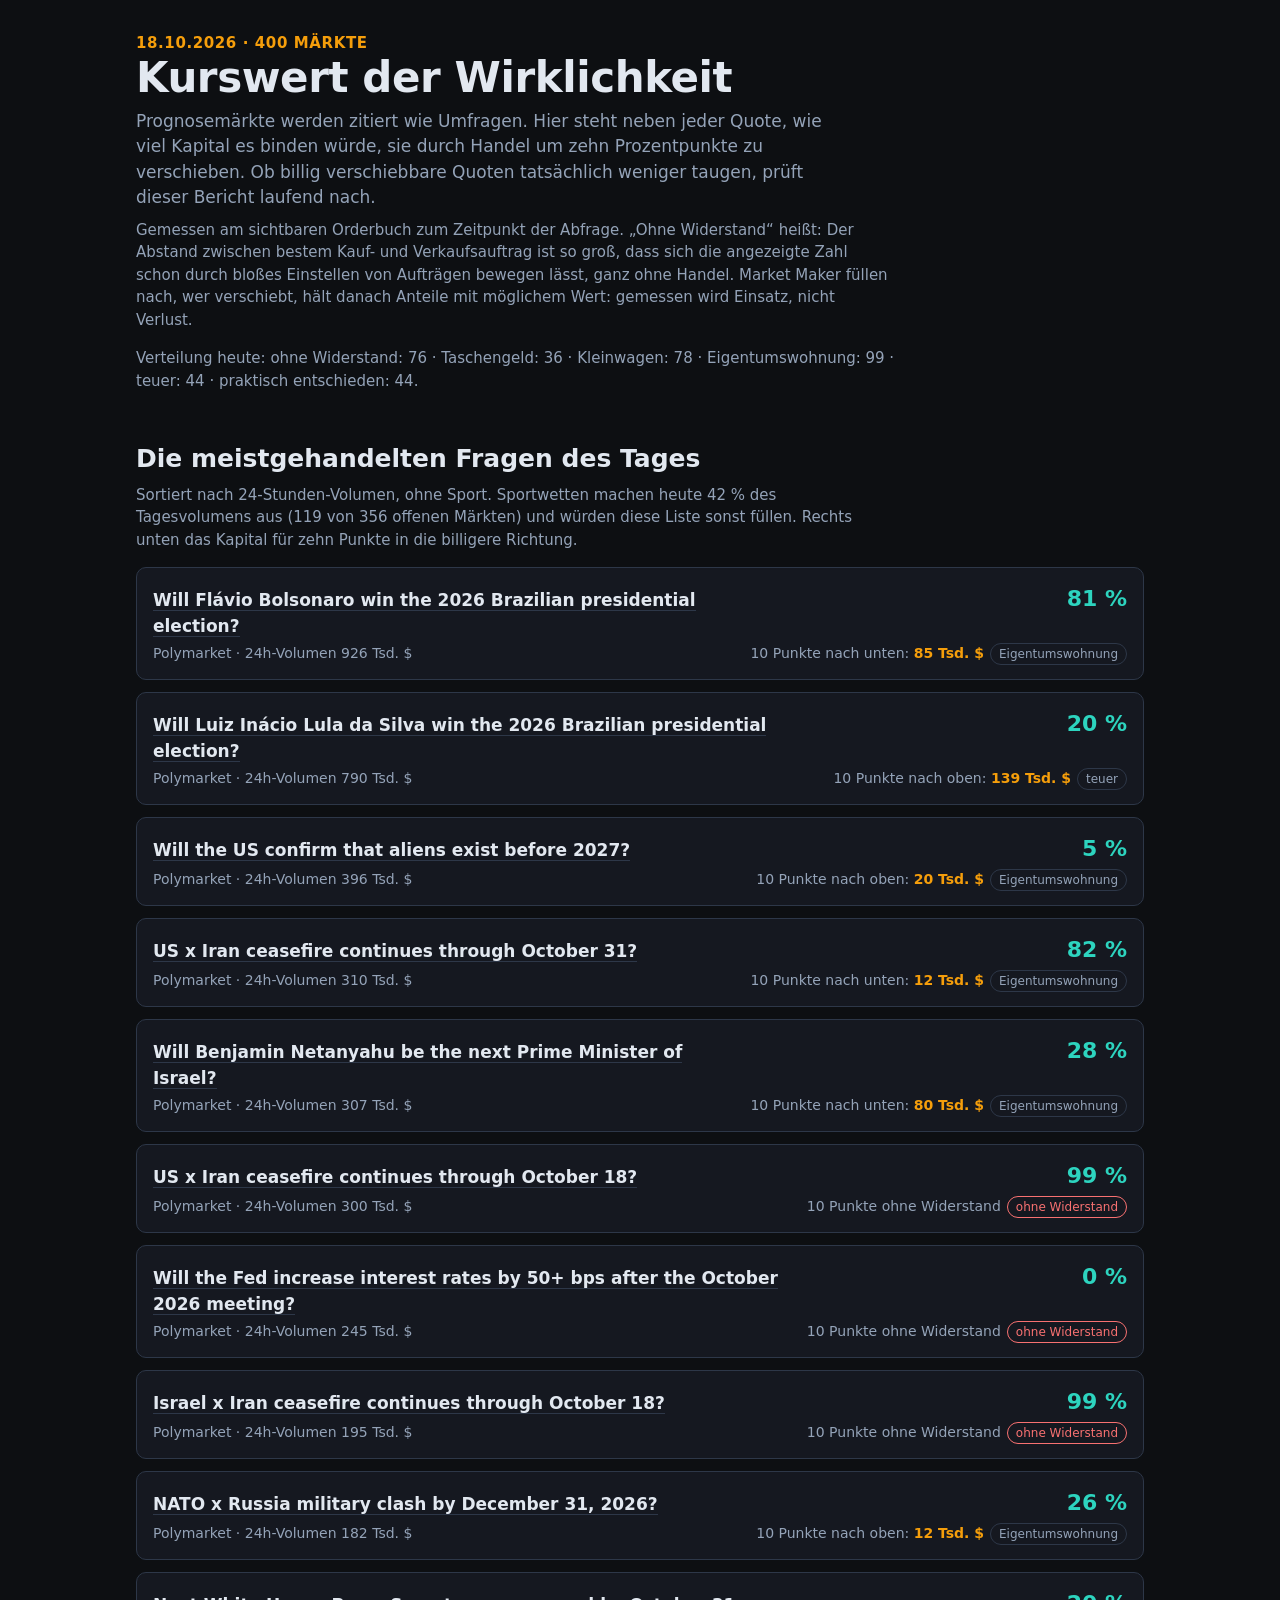
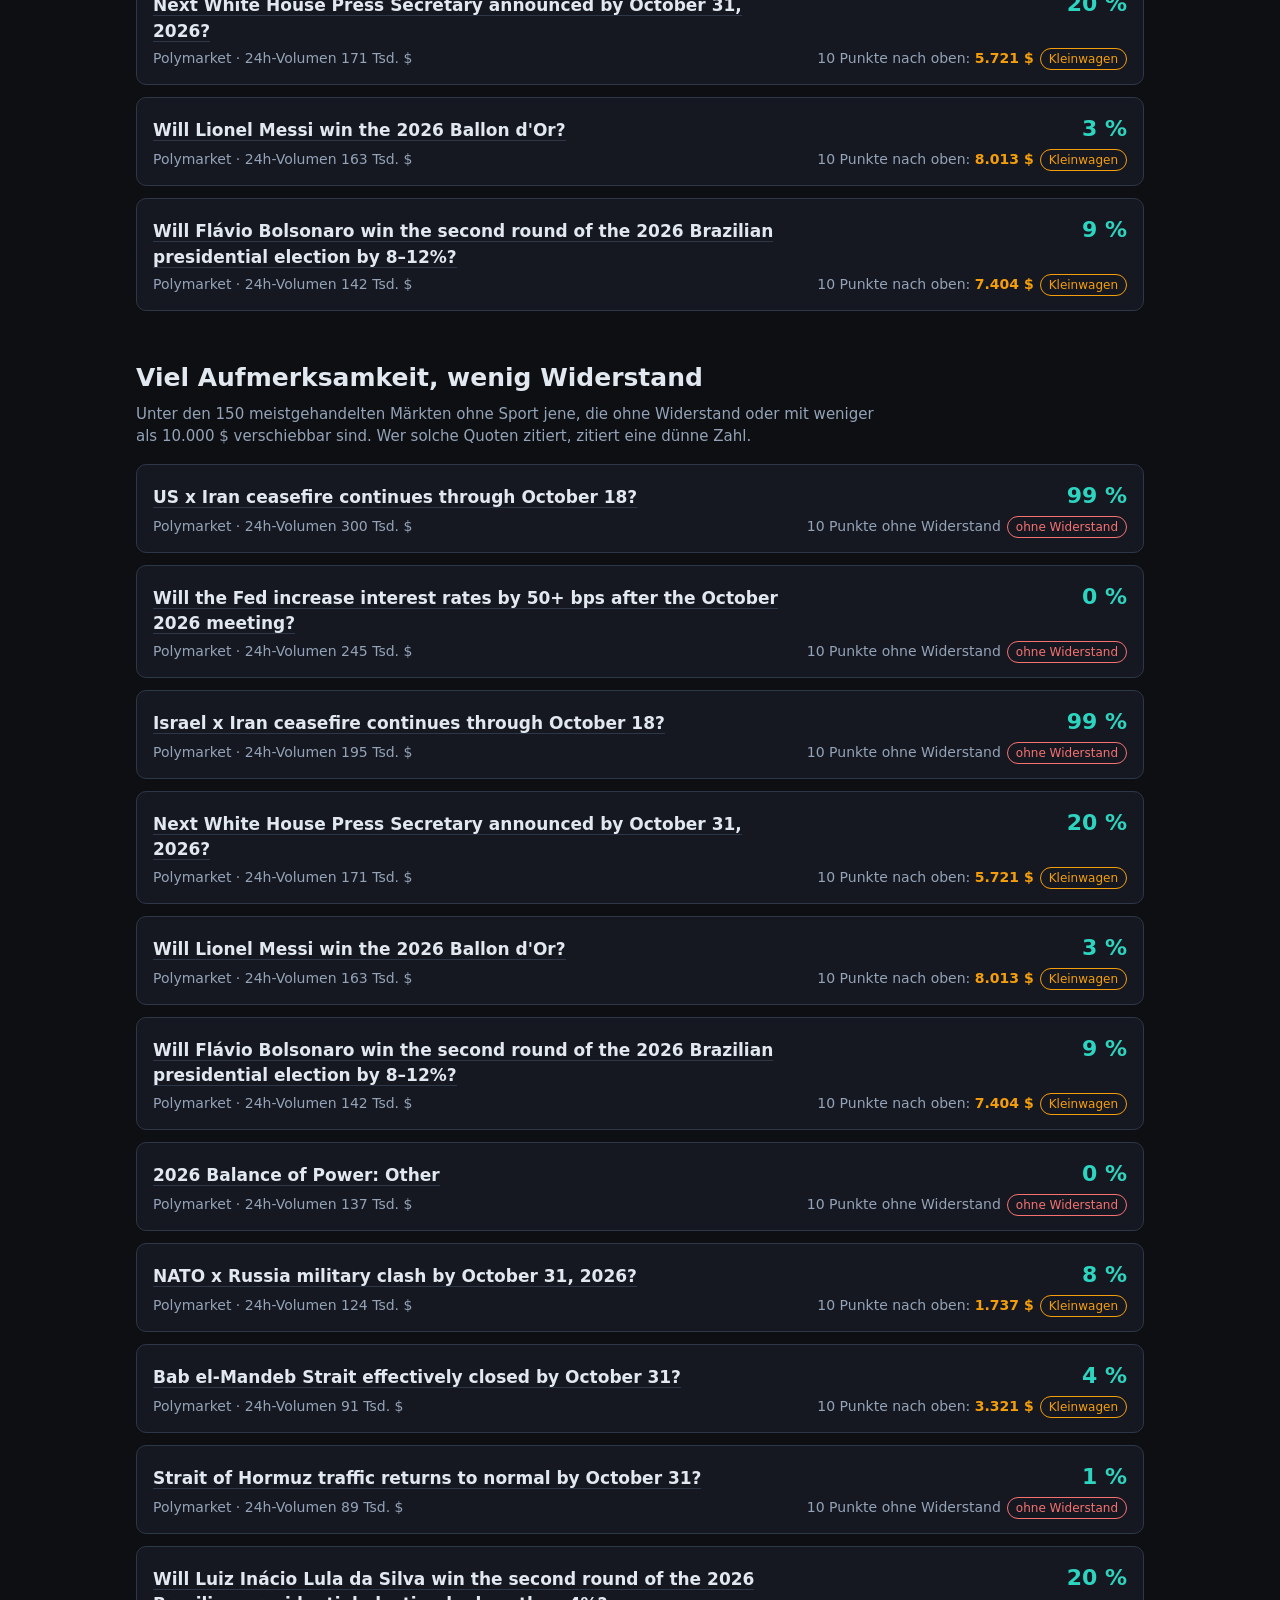
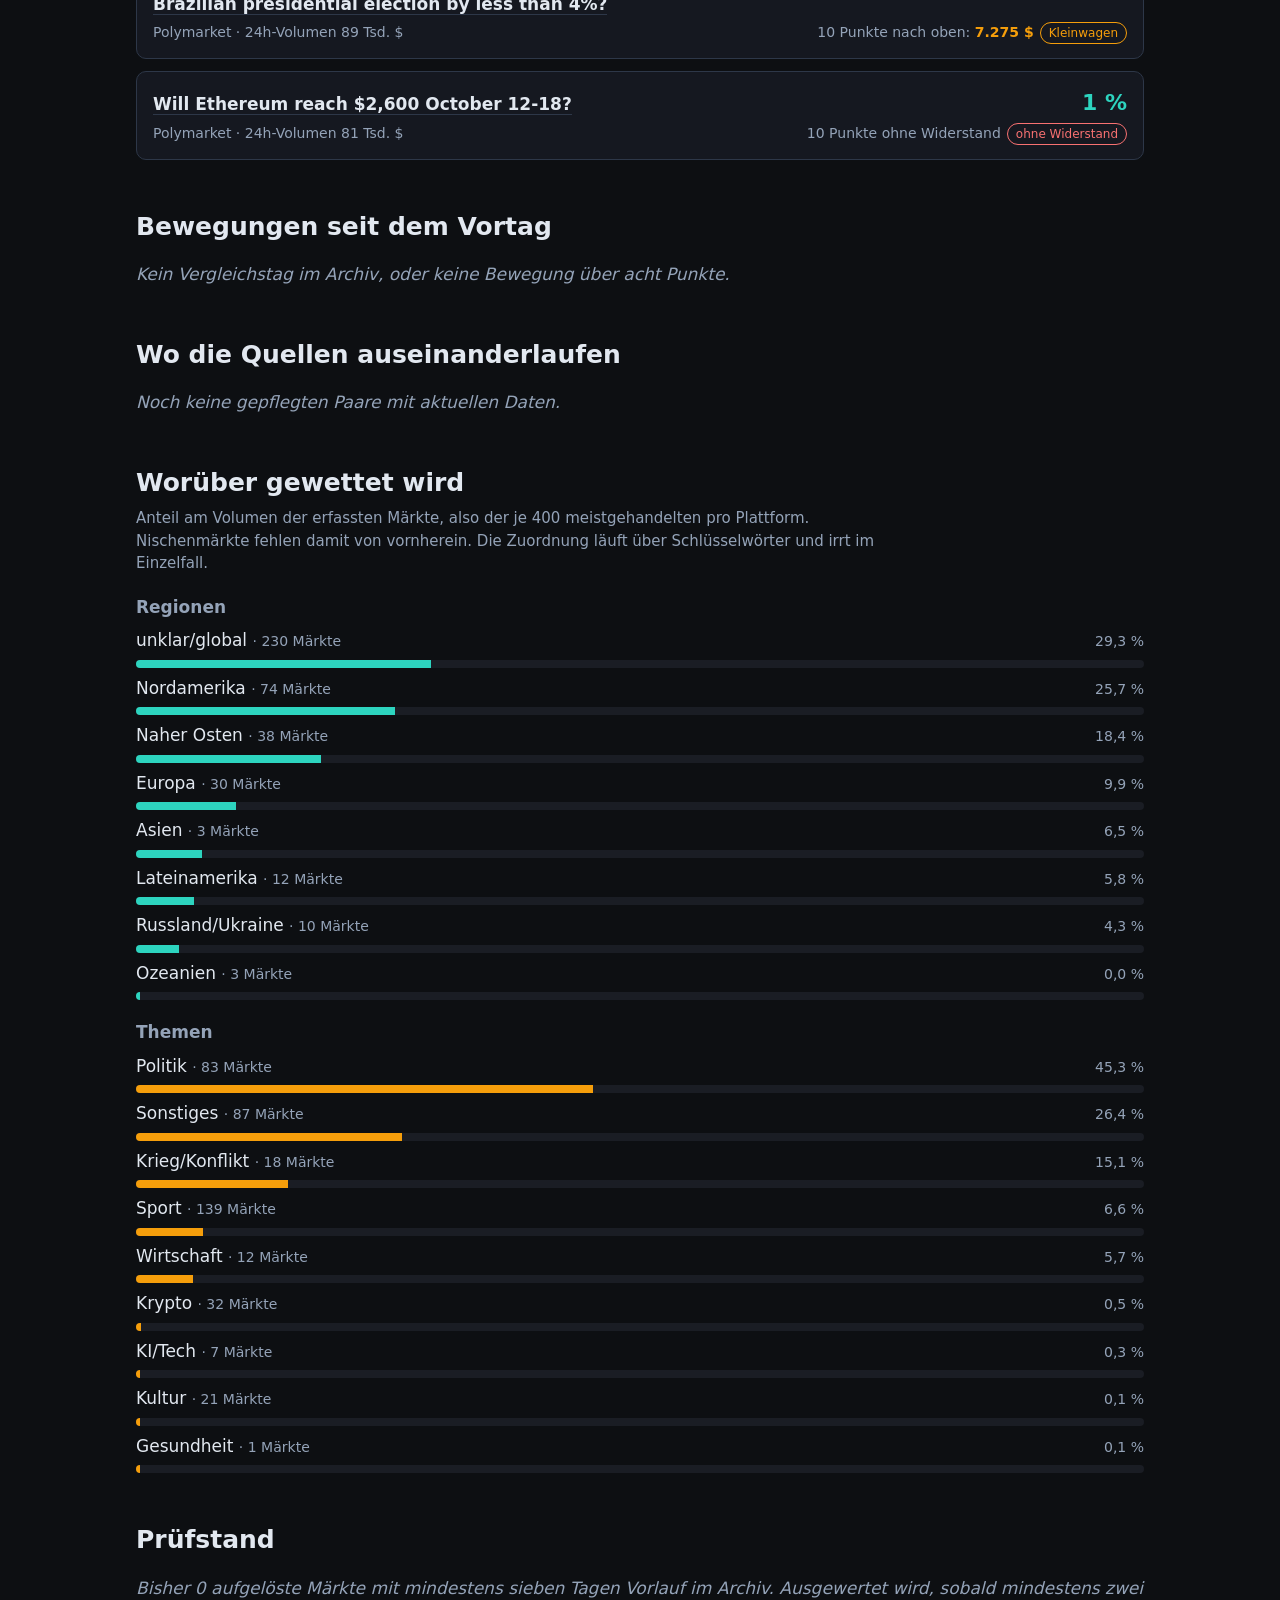
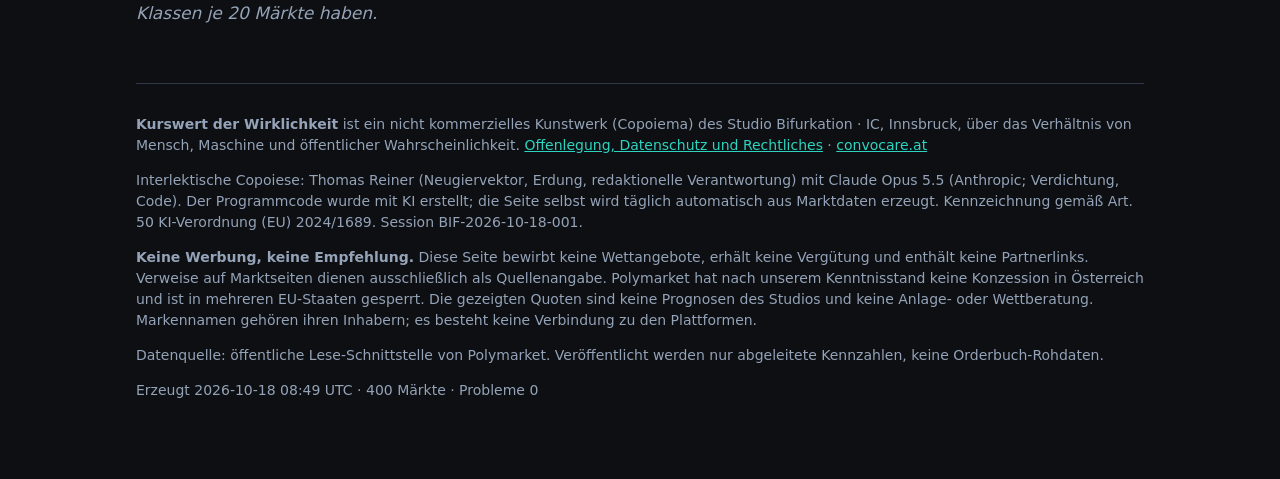
==== site/index.html @ 8261f27d "Kurswert der Wirklichkeit: bereinigter Neustart nach Nutzungsprüfung Copoiema aus BIF-2026-10-18-001" ====
<!doctype html><html lang="de"><head><meta charset="utf-8">
<meta name="viewport" content="width=device-width,initial-scale=1">
<title>Kurswert der Wirklichkeit</title>
<meta name="description" content="Was kostet es, eine Wahrscheinlichkeit zu verschieben? Täglicher Bericht über Prognosemärkte.">
<link rel="stylesheet" href="ci-convocare.css">
<style>
:root{--bg:#0d0f12;--card:#151820;--raised:#1a1d24;--line:#2d3748;--text:#e2e8f0;
--muted:#94a3b8;--amber:#f59e0b;--teal:#2dd4bf;--red:#f87171}
*{box-sizing:border-box}
body{margin:0;background:var(--bg);color:var(--text);
font:17px/1.5 system-ui,"Segoe UI",Helvetica,Arial,sans-serif}
main{max-width:1040px;margin:0 auto;padding:32px 16px 64px}
h1{font-size:42px;line-height:1.1;margin:0 0 8px;letter-spacing:-.01em}
h2{font-size:25px;margin:48px 0 6px}
h3{font-size:17px;margin:20px 0 8px;color:var(--muted);font-weight:600}
p.lead{color:var(--muted);max-width:720px;margin:0 0 8px}
p.note{color:var(--muted);font-size:15px;max-width:760px;margin:4px 0 16px}
.date{color:var(--amber);font-weight:600;font-size:15px;letter-spacing:.04em;text-transform:uppercase}
.banner{background:var(--red);color:var(--bg);padding:10px 16px;font-weight:700;border-radius:8px;margin-bottom:20px}
.grid{display:grid;gap:12px}
.card{background:var(--card);border:1px solid var(--line);border-radius:10px;padding:14px 16px}
.row{display:grid;grid-template-columns:1fr auto;gap:4px 16px;align-items:baseline}
.q{font-weight:600}
.q a,td a{color:var(--text);text-decoration:none;border-bottom:1px solid var(--line)}
.q a:hover,td a:hover{border-color:var(--teal)}
.meta{color:var(--muted);font-size:14px}
.right{text-align:right}
.prob{font-variant-numeric:tabular-nums;font-size:22px;font-weight:700;color:var(--teal);text-align:right}
.cost{font-variant-numeric:tabular-nums;font-weight:700;color:var(--amber)}
.tier{display:inline-block;font-size:12px;padding:1px 8px;border-radius:99px;border:1px solid var(--line);
color:var(--muted);margin-left:6px;white-space:nowrap}
.tier.t-ohne,.tier.t-Taschengeld,.tier.t-verwundbar{border-color:var(--red);color:var(--red)}
.tier.t-Kleinwagen{border-color:var(--amber);color:var(--amber)}
.bar{height:8px;background:var(--raised);border-radius:4px;overflow:hidden;margin-top:6px}
.bar>span{display:block;height:100%;background:var(--teal)}
.bar.amber>span{background:var(--amber)}
table{width:100%;border-collapse:collapse;font-size:15px;font-variant-numeric:tabular-nums}
th,td{padding:6px 8px;border-bottom:1px solid var(--line);text-align:left;vertical-align:top}
th{color:var(--muted);font-weight:500}
td.num,th.num{text-align:right;white-space:nowrap}
.scroll{overflow-x:auto}
.empty{color:var(--muted);font-style:italic}
footer{margin-top:56px;padding-top:16px;border-top:1px solid var(--line);color:var(--muted);font-size:14px}
footer a{color:var(--teal)}
@media (max-width:560px){h1{font-size:32px}.prob{font-size:19px}}
</style></head><body><main>
<div class="date">18.10.2026 · 400 Märkte</div>
<h1>Kurswert der Wirklichkeit</h1>
<p class="lead">Prognosemärkte werden zitiert wie Umfragen. Hier steht neben jeder Quote, wie viel Kapital es binden würde, sie durch Handel um zehn Prozentpunkte zu verschieben. Ob billig verschiebbare Quoten tatsächlich weniger taugen, prüft dieser Bericht laufend nach.</p>
<p class="note">Gemessen am sichtbaren Orderbuch zum Zeitpunkt der Abfrage. „Ohne Widerstand“ heißt: Der Abstand zwischen bestem Kauf- und Verkaufsauftrag ist so groß, dass sich die angezeigte Zahl schon durch bloßes Einstellen von Aufträgen bewegen lässt, ganz ohne Handel. Market Maker füllen nach, wer verschiebt, hält danach Anteile mit möglichem Wert: gemessen wird Einsatz, nicht Verlust.</p>
<p class="note">Verteilung heute: ohne Widerstand: 76 · Taschengeld: 36 · Kleinwagen: 78 · Eigentumswohnung: 99 · teuer: 44 · praktisch entschieden: 44.</p>
<h2>Die meistgehandelten Fragen des Tages</h2>
<p class="note">Sortiert nach 24-Stunden-Volumen, ohne Sport. Sportwetten machen heute 42 % des Tagesvolumens aus (119 von 356 offenen Märkten) und würden diese Liste sonst füllen. Rechts unten das Kapital für zehn Punkte in die billigere Richtung.</p>
<div class="grid"><div class="card"><div class="row">
<div class="q"><a href="https://polymarket.com/event/brazil-presidential-election" rel="nofollow noopener noreferrer">Will Flávio Bolsonaro win the 2026 Brazilian presidential election?</a></div>
<div class="prob">81 %</div>
<div class="meta">Polymarket · 24h-Volumen 926 Tsd. $</div>
<div class="meta right">10 Punkte nach unten: <span class="cost">85 Tsd. $</span><span class="tier t-Eigentumswohnung">Eigentumswohnung</span></div>
</div></div><div class="card"><div class="row">
<div class="q"><a href="https://polymarket.com/event/brazil-presidential-election" rel="nofollow noopener noreferrer">Will Luiz Inácio Lula da Silva win the 2026 Brazilian presidential election?</a></div>
<div class="prob">20 %</div>
<div class="meta">Polymarket · 24h-Volumen 790 Tsd. $</div>
<div class="meta right">10 Punkte nach oben: <span class="cost">139 Tsd. $</span><span class="tier t-teuer">teuer</span></div>
</div></div><div class="card"><div class="row">
<div class="q"><a href="https://polymarket.com/event/will-the-us-confirm-that-aliens-exist-before-2027" rel="nofollow noopener noreferrer">Will the US confirm that aliens exist before 2027?</a></div>
<div class="prob">5 %</div>
<div class="meta">Polymarket · 24h-Volumen 396 Tsd. $</div>
<div class="meta right">10 Punkte nach oben: <span class="cost">20 Tsd. $</span><span class="tier t-Eigentumswohnung">Eigentumswohnung</span></div>
</div></div><div class="card"><div class="row">
<div class="q"><a href="https://polymarket.com/event/us-iran-ceasefire-continues-throughptptpt" rel="nofollow noopener noreferrer">US x Iran ceasefire continues through October 31?</a></div>
<div class="prob">82 %</div>
<div class="meta">Polymarket · 24h-Volumen 310 Tsd. $</div>
<div class="meta right">10 Punkte nach unten: <span class="cost">12 Tsd. $</span><span class="tier t-Eigentumswohnung">Eigentumswohnung</span></div>
</div></div><div class="card"><div class="row">
<div class="q"><a href="https://polymarket.com/event/who-will-be-the-next-prime-minister-of-israel-after-the-next-election" rel="nofollow noopener noreferrer">Will Benjamin Netanyahu be the next Prime Minister of Israel?</a></div>
<div class="prob">28 %</div>
<div class="meta">Polymarket · 24h-Volumen 307 Tsd. $</div>
<div class="meta right">10 Punkte nach unten: <span class="cost">80 Tsd. $</span><span class="tier t-Eigentumswohnung">Eigentumswohnung</span></div>
</div></div><div class="card"><div class="row">
<div class="q"><a href="https://polymarket.com/event/us-iran-ceasefire-continues-throughptptpt" rel="nofollow noopener noreferrer">US x Iran ceasefire continues through October 18?</a></div>
<div class="prob">99 %</div>
<div class="meta">Polymarket · 24h-Volumen 300 Tsd. $</div>
<div class="meta right">10 Punkte ohne Widerstand<span class="tier t-ohne">ohne Widerstand</span></div>
</div></div><div class="card"><div class="row">
<div class="q"><a href="https://polymarket.com/event/fed-decision-in-october-20260617190323537" rel="nofollow noopener noreferrer">Will the Fed increase interest rates by 50+ bps after the October 2026 meeting?</a></div>
<div class="prob">0 %</div>
<div class="meta">Polymarket · 24h-Volumen 245 Tsd. $</div>
<div class="meta right">10 Punkte ohne Widerstand<span class="tier t-ohne">ohne Widerstand</span></div>
</div></div><div class="card"><div class="row">
<div class="q"><a href="https://polymarket.com/event/israel-x-iran-ceasefire-continues-throughptptpt-20260716224448963" rel="nofollow noopener noreferrer">Israel x Iran ceasefire continues through October 18?</a></div>
<div class="prob">99 %</div>
<div class="meta">Polymarket · 24h-Volumen 195 Tsd. $</div>
<div class="meta right">10 Punkte ohne Widerstand<span class="tier t-ohne">ohne Widerstand</span></div>
</div></div><div class="card"><div class="row">
<div class="q"><a href="https://polymarket.com/event/nato-x-russia-military-clash-in-2025" rel="nofollow noopener noreferrer">NATO x Russia military clash by December 31, 2026?</a></div>
<div class="prob">26 %</div>
<div class="meta">Polymarket · 24h-Volumen 182 Tsd. $</div>
<div class="meta right">10 Punkte nach oben: <span class="cost">12 Tsd. $</span><span class="tier t-Eigentumswohnung">Eigentumswohnung</span></div>
</div></div><div class="card"><div class="row">
<div class="q"><a href="https://polymarket.com/event/next-press-secretary-announced-byptptpt" rel="nofollow noopener noreferrer">Next White House Press Secretary announced by October 31, 2026?</a></div>
<div class="prob">20 %</div>
<div class="meta">Polymarket · 24h-Volumen 171 Tsd. $</div>
<div class="meta right">10 Punkte nach oben: <span class="cost">5.721 $</span><span class="tier t-Kleinwagen">Kleinwagen</span></div>
</div></div><div class="card"><div class="row">
<div class="q"><a href="https://polymarket.com/event/ballon-dor-winner-2026" rel="nofollow noopener noreferrer">Will Lionel Messi win the 2026 Ballon d&#x27;Or?</a></div>
<div class="prob">3 %</div>
<div class="meta">Polymarket · 24h-Volumen 163 Tsd. $</div>
<div class="meta right">10 Punkte nach oben: <span class="cost">8.013 $</span><span class="tier t-Kleinwagen">Kleinwagen</span></div>
</div></div><div class="card"><div class="row">
<div class="q"><a href="https://polymarket.com/event/brazil-presidential-election-second-round-margin-of-victory" rel="nofollow noopener noreferrer">Will Flávio Bolsonaro win the second round of the 2026 Brazilian presidential election by 8–12%?</a></div>
<div class="prob">9 %</div>
<div class="meta">Polymarket · 24h-Volumen 142 Tsd. $</div>
<div class="meta right">10 Punkte nach oben: <span class="cost">7.404 $</span><span class="tier t-Kleinwagen">Kleinwagen</span></div>
</div></div></div>
<h2>Viel Aufmerksamkeit, wenig Widerstand</h2>
<p class="note">Unter den 150 meistgehandelten Märkten ohne Sport jene, die ohne Widerstand oder mit weniger als 10.000 $ verschiebbar sind. Wer solche Quoten zitiert, zitiert eine dünne Zahl.</p>
<div class="grid"><div class="card"><div class="row">
<div class="q"><a href="https://polymarket.com/event/us-iran-ceasefire-continues-throughptptpt" rel="nofollow noopener noreferrer">US x Iran ceasefire continues through October 18?</a></div>
<div class="prob">99 %</div>
<div class="meta">Polymarket · 24h-Volumen 300 Tsd. $</div>
<div class="meta right">10 Punkte ohne Widerstand<span class="tier t-ohne">ohne Widerstand</span></div>
</div></div><div class="card"><div class="row">
<div class="q"><a href="https://polymarket.com/event/fed-decision-in-october-20260617190323537" rel="nofollow noopener noreferrer">Will the Fed increase interest rates by 50+ bps after the October 2026 meeting?</a></div>
<div class="prob">0 %</div>
<div class="meta">Polymarket · 24h-Volumen 245 Tsd. $</div>
<div class="meta right">10 Punkte ohne Widerstand<span class="tier t-ohne">ohne Widerstand</span></div>
</div></div><div class="card"><div class="row">
<div class="q"><a href="https://polymarket.com/event/israel-x-iran-ceasefire-continues-throughptptpt-20260716224448963" rel="nofollow noopener noreferrer">Israel x Iran ceasefire continues through October 18?</a></div>
<div class="prob">99 %</div>
<div class="meta">Polymarket · 24h-Volumen 195 Tsd. $</div>
<div class="meta right">10 Punkte ohne Widerstand<span class="tier t-ohne">ohne Widerstand</span></div>
</div></div><div class="card"><div class="row">
<div class="q"><a href="https://polymarket.com/event/next-press-secretary-announced-byptptpt" rel="nofollow noopener noreferrer">Next White House Press Secretary announced by October 31, 2026?</a></div>
<div class="prob">20 %</div>
<div class="meta">Polymarket · 24h-Volumen 171 Tsd. $</div>
<div class="meta right">10 Punkte nach oben: <span class="cost">5.721 $</span><span class="tier t-Kleinwagen">Kleinwagen</span></div>
</div></div><div class="card"><div class="row">
<div class="q"><a href="https://polymarket.com/event/ballon-dor-winner-2026" rel="nofollow noopener noreferrer">Will Lionel Messi win the 2026 Ballon d&#x27;Or?</a></div>
<div class="prob">3 %</div>
<div class="meta">Polymarket · 24h-Volumen 163 Tsd. $</div>
<div class="meta right">10 Punkte nach oben: <span class="cost">8.013 $</span><span class="tier t-Kleinwagen">Kleinwagen</span></div>
</div></div><div class="card"><div class="row">
<div class="q"><a href="https://polymarket.com/event/brazil-presidential-election-second-round-margin-of-victory" rel="nofollow noopener noreferrer">Will Flávio Bolsonaro win the second round of the 2026 Brazilian presidential election by 8–12%?</a></div>
<div class="prob">9 %</div>
<div class="meta">Polymarket · 24h-Volumen 142 Tsd. $</div>
<div class="meta right">10 Punkte nach oben: <span class="cost">7.404 $</span><span class="tier t-Kleinwagen">Kleinwagen</span></div>
</div></div><div class="card"><div class="row">
<div class="q"><a href="https://polymarket.com/event/balance-of-power-2026-midterms" rel="nofollow noopener noreferrer">2026 Balance of Power: Other</a></div>
<div class="prob">0 %</div>
<div class="meta">Polymarket · 24h-Volumen 137 Tsd. $</div>
<div class="meta right">10 Punkte ohne Widerstand<span class="tier t-ohne">ohne Widerstand</span></div>
</div></div><div class="card"><div class="row">
<div class="q"><a href="https://polymarket.com/event/nato-x-russia-military-clash-in-2025" rel="nofollow noopener noreferrer">NATO x Russia military clash by October 31, 2026?</a></div>
<div class="prob">8 %</div>
<div class="meta">Polymarket · 24h-Volumen 124 Tsd. $</div>
<div class="meta right">10 Punkte nach oben: <span class="cost">1.737 $</span><span class="tier t-Kleinwagen">Kleinwagen</span></div>
</div></div><div class="card"><div class="row">
<div class="q"><a href="https://polymarket.com/event/bab-el-mandeb-strait-effectively-closed-by" rel="nofollow noopener noreferrer">Bab el-Mandeb Strait effectively closed by October 31?</a></div>
<div class="prob">4 %</div>
<div class="meta">Polymarket · 24h-Volumen 91 Tsd. $</div>
<div class="meta right">10 Punkte nach oben: <span class="cost">3.321 $</span><span class="tier t-Kleinwagen">Kleinwagen</span></div>
</div></div><div class="card"><div class="row">
<div class="q"><a href="https://polymarket.com/event/strait-of-hormuz-traffic-returns-to-normal-by-october-31-20260810151043583" rel="nofollow noopener noreferrer">Strait of Hormuz traffic returns to normal by October 31?</a></div>
<div class="prob">1 %</div>
<div class="meta">Polymarket · 24h-Volumen 89 Tsd. $</div>
<div class="meta right">10 Punkte ohne Widerstand<span class="tier t-ohne">ohne Widerstand</span></div>
</div></div><div class="card"><div class="row">
<div class="q"><a href="https://polymarket.com/event/brazil-presidential-election-second-round-margin-of-victory" rel="nofollow noopener noreferrer">Will Luiz Inácio Lula da Silva win the second round of the 2026 Brazilian presidential election by less than 4%?</a></div>
<div class="prob">20 %</div>
<div class="meta">Polymarket · 24h-Volumen 89 Tsd. $</div>
<div class="meta right">10 Punkte nach oben: <span class="cost">7.275 $</span><span class="tier t-Kleinwagen">Kleinwagen</span></div>
</div></div><div class="card"><div class="row">
<div class="q"><a href="https://polymarket.com/event/what-price-will-ethereum-hit-october-12-18-2026" rel="nofollow noopener noreferrer">Will Ethereum reach $2,600 October 12-18?</a></div>
<div class="prob">1 %</div>
<div class="meta">Polymarket · 24h-Volumen 81 Tsd. $</div>
<div class="meta right">10 Punkte ohne Widerstand<span class="tier t-ohne">ohne Widerstand</span></div>
</div></div></div>
<h2>Bewegungen seit dem Vortag</h2>
<p class="empty">Kein Vergleichstag im Archiv, oder keine Bewegung über acht Punkte.</p>
<h2>Wo die Quellen auseinanderlaufen</h2>
<p class="empty">Noch keine gepflegten Paare mit aktuellen Daten.</p>
<h2>Worüber gewettet wird</h2>
<p class="note">Anteil am Volumen der erfassten Märkte, also der je 400 meistgehandelten pro Plattform. Nischenmärkte fehlen damit von vornherein. Die Zuordnung läuft über Schlüsselwörter und irrt im Einzelfall.</p>
<h3>Regionen</h3><div class='grid' style='gap:8px'>
<div><div class='row'><span>unklar/global <span class='meta'>· 230 Märkte</span></span><span class='meta'>29,3 %</span></div><div class='bar '><span style='width:29.3%'></span></div></div>
<div><div class='row'><span>Nordamerika <span class='meta'>· 74 Märkte</span></span><span class='meta'>25,7 %</span></div><div class='bar '><span style='width:25.7%'></span></div></div>
<div><div class='row'><span>Naher Osten <span class='meta'>· 38 Märkte</span></span><span class='meta'>18,4 %</span></div><div class='bar '><span style='width:18.4%'></span></div></div>
<div><div class='row'><span>Europa <span class='meta'>· 30 Märkte</span></span><span class='meta'>9,9 %</span></div><div class='bar '><span style='width:9.9%'></span></div></div>
<div><div class='row'><span>Asien <span class='meta'>· 3 Märkte</span></span><span class='meta'>6,5 %</span></div><div class='bar '><span style='width:6.5%'></span></div></div>
<div><div class='row'><span>Lateinamerika <span class='meta'>· 12 Märkte</span></span><span class='meta'>5,8 %</span></div><div class='bar '><span style='width:5.8%'></span></div></div>
<div><div class='row'><span>Russland/Ukraine <span class='meta'>· 10 Märkte</span></span><span class='meta'>4,3 %</span></div><div class='bar '><span style='width:4.3%'></span></div></div>
<div><div class='row'><span>Ozeanien <span class='meta'>· 3 Märkte</span></span><span class='meta'>0,0 %</span></div><div class='bar '><span style='width:0.4%'></span></div></div>
</div>
<h3>Themen</h3><div class='grid' style='gap:8px'>
<div><div class='row'><span>Politik <span class='meta'>· 83 Märkte</span></span><span class='meta'>45,3 %</span></div><div class='bar amber'><span style='width:45.3%'></span></div></div>
<div><div class='row'><span>Sonstiges <span class='meta'>· 87 Märkte</span></span><span class='meta'>26,4 %</span></div><div class='bar amber'><span style='width:26.4%'></span></div></div>
<div><div class='row'><span>Krieg/Konflikt <span class='meta'>· 18 Märkte</span></span><span class='meta'>15,1 %</span></div><div class='bar amber'><span style='width:15.1%'></span></div></div>
<div><div class='row'><span>Sport <span class='meta'>· 139 Märkte</span></span><span class='meta'>6,6 %</span></div><div class='bar amber'><span style='width:6.6%'></span></div></div>
<div><div class='row'><span>Wirtschaft <span class='meta'>· 12 Märkte</span></span><span class='meta'>5,7 %</span></div><div class='bar amber'><span style='width:5.7%'></span></div></div>
<div><div class='row'><span>Krypto <span class='meta'>· 32 Märkte</span></span><span class='meta'>0,5 %</span></div><div class='bar amber'><span style='width:0.5%'></span></div></div>
<div><div class='row'><span>KI/Tech <span class='meta'>· 7 Märkte</span></span><span class='meta'>0,3 %</span></div><div class='bar amber'><span style='width:0.4%'></span></div></div>
<div><div class='row'><span>Kultur <span class='meta'>· 21 Märkte</span></span><span class='meta'>0,1 %</span></div><div class='bar amber'><span style='width:0.4%'></span></div></div>
<div><div class='row'><span>Gesundheit <span class='meta'>· 1 Märkte</span></span><span class='meta'>0,1 %</span></div><div class='bar amber'><span style='width:0.4%'></span></div></div>
</div>
<h2>Prüfstand</h2>
<p class="empty">Bisher 0 aufgelöste Märkte mit mindestens sieben Tagen Vorlauf im Archiv. Ausgewertet wird, sobald mindestens zwei Klassen je 20 Märkte haben.</p>
<footer>
<p><strong>Kurswert der Wirklichkeit</strong> ist ein nicht kommerzielles Kunstwerk (Copoiema) des Studio Bifurkation · IC, Innsbruck, über das Verhältnis von Mensch, Maschine und öffentlicher Wahrscheinlichkeit. <a href="impressum.html">Offenlegung, Datenschutz und Rechtliches</a> · <a href="https://convocare.at">convocare.at</a></p>
<p>Interlektische Copoiese: Thomas Reiner (Neugiervektor, Erdung, redaktionelle Verantwortung) mit Claude Opus 5.5 (Anthropic; Verdichtung, Code). Der Programmcode wurde mit KI erstellt; die Seite selbst wird täglich automatisch aus Marktdaten erzeugt. Kennzeichnung gemäß Art. 50 KI-Verordnung (EU) 2024/1689. Session BIF-2026-10-18-001.</p>
<p><strong>Keine Werbung, keine Empfehlung.</strong> Diese Seite bewirbt keine Wettangebote, erhält keine Vergütung und enthält keine Partnerlinks. Verweise auf Marktseiten dienen ausschließlich als Quellenangabe. Polymarket hat nach unserem Kenntnisstand keine Konzession in Österreich und ist in mehreren EU-Staaten gesperrt. Die gezeigten Quoten sind keine Prognosen des Studios und keine Anlage- oder Wettberatung. Markennamen gehören ihren Inhabern; es besteht keine Verbindung zu den Plattformen.</p>
<p>Datenquelle: öffentliche Lese-Schnittstelle von Polymarket. Veröffentlicht werden nur abgeleitete Kennzahlen, keine Orderbuch-Rohdaten.</p>
<p>Erzeugt 2026-10-18 08:49 UTC · 400 Märkte · Probleme 0</p>
</footer></main></body></html>
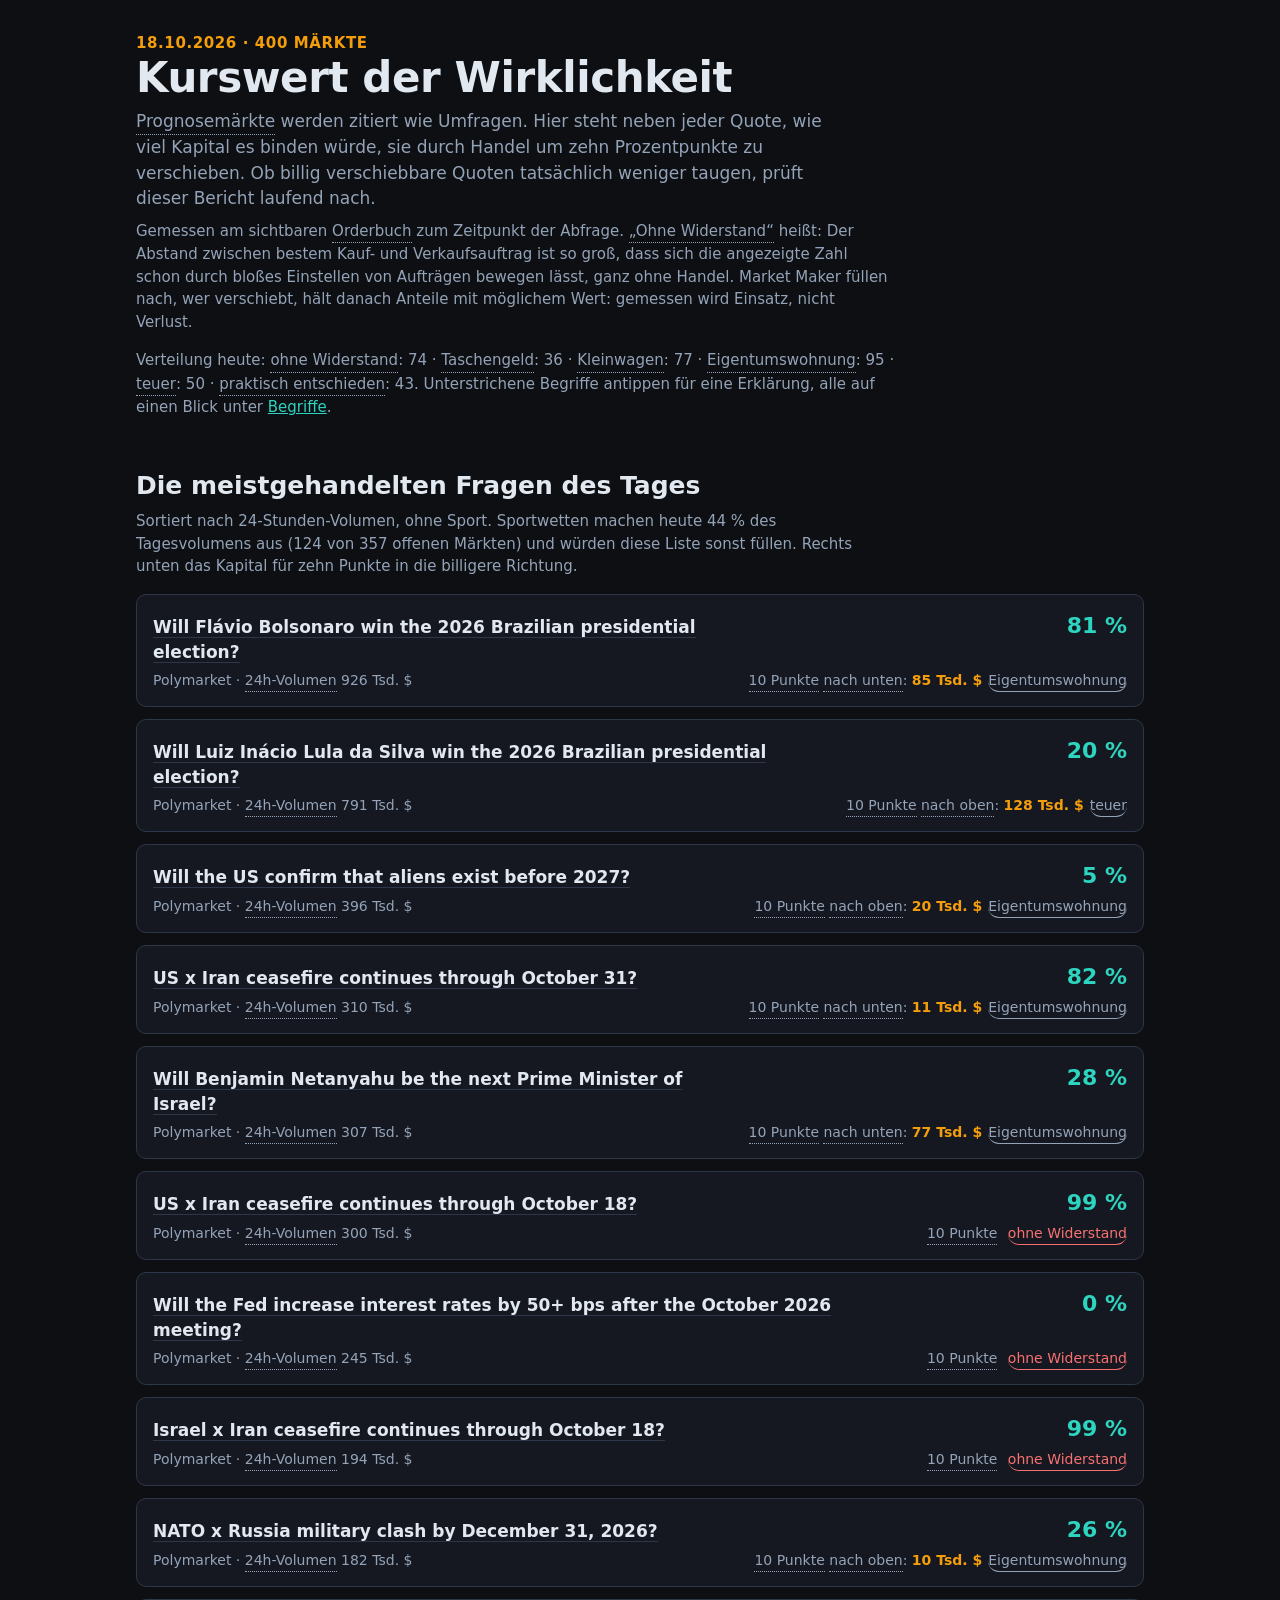
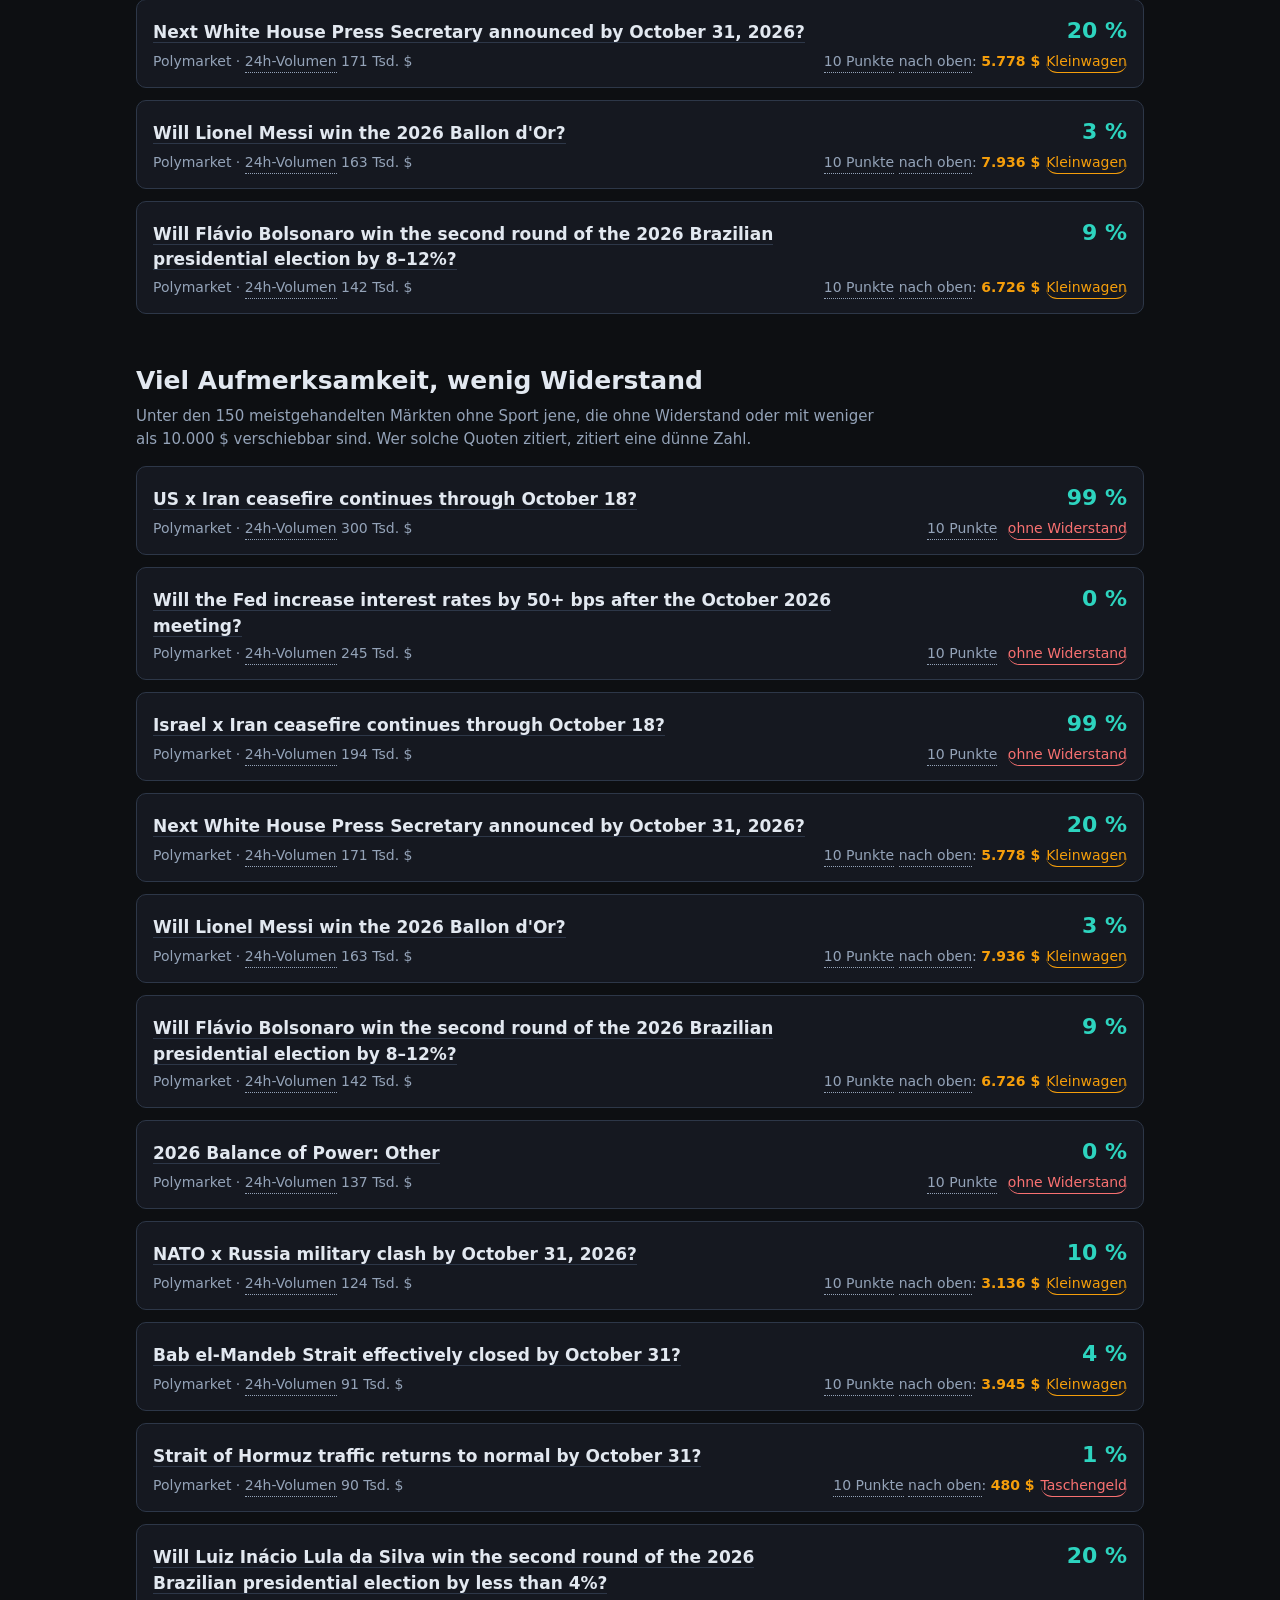
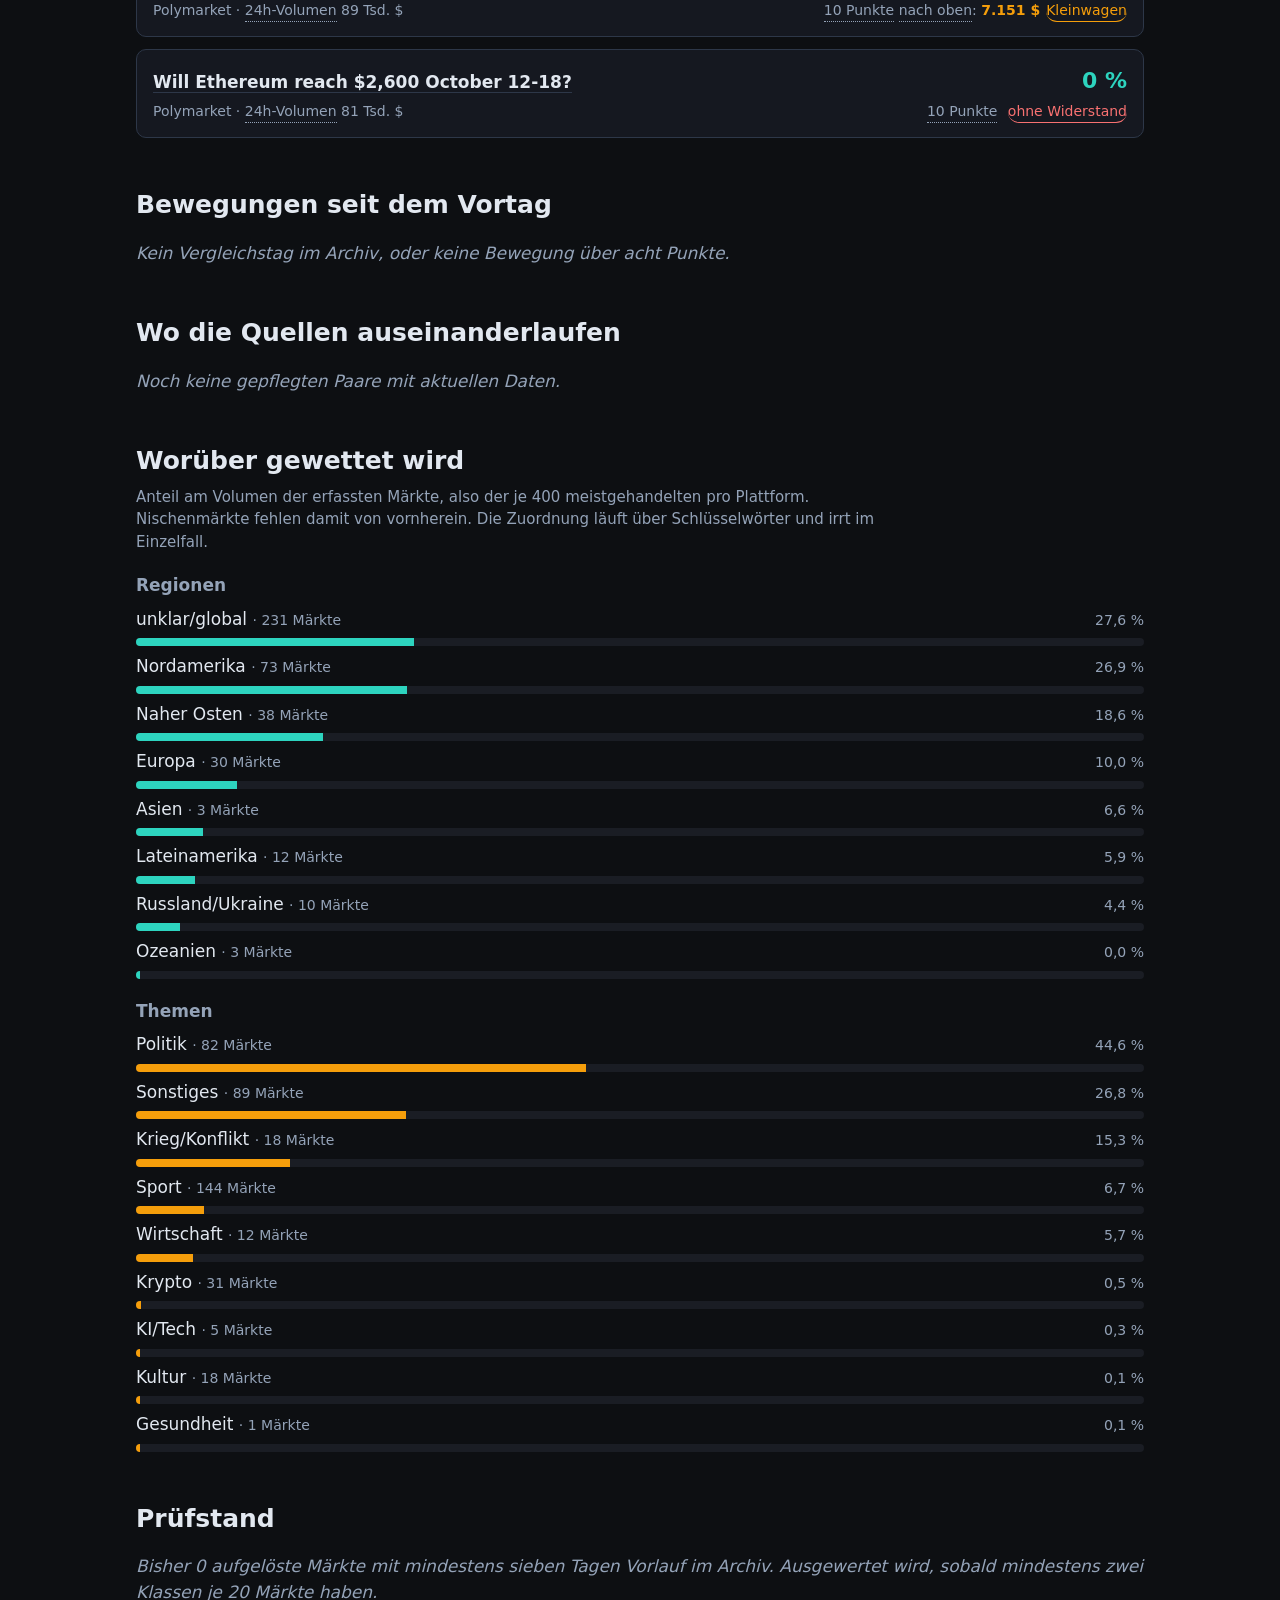
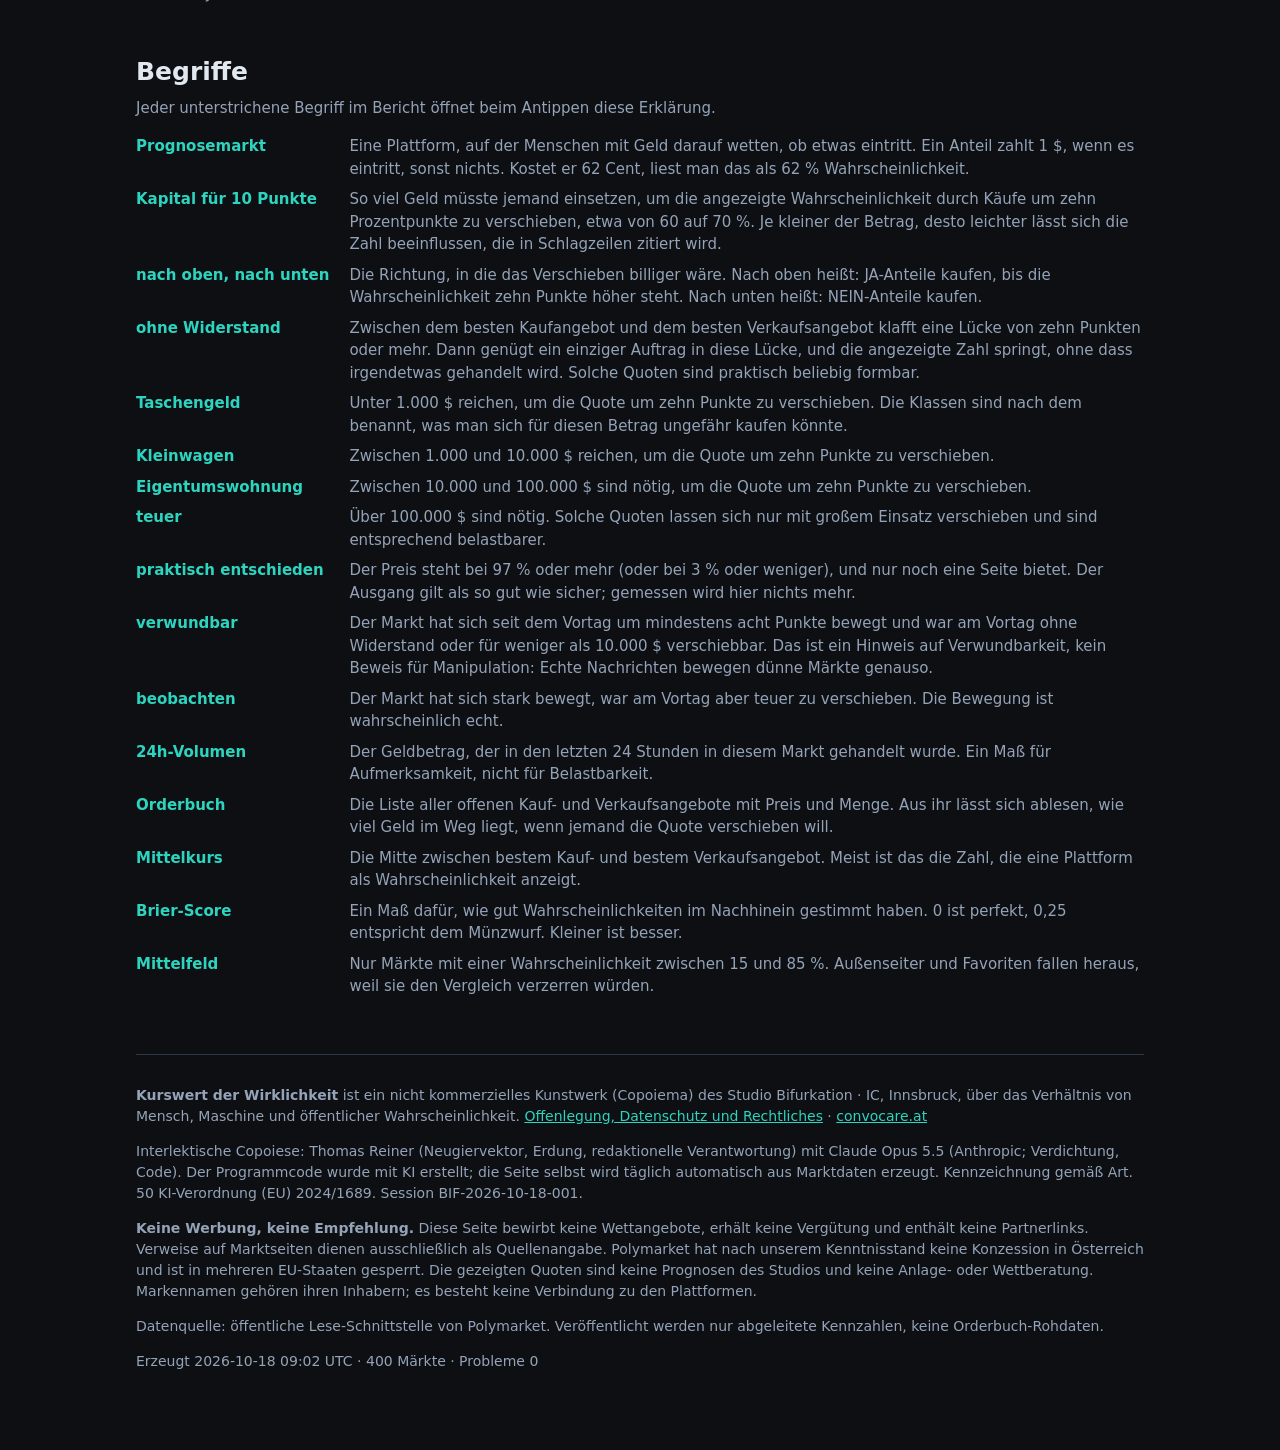
==== commit 88454027: "Tageslauf 2026-10-18" ====
--- a/site/index.html
+++ b/site/index.html
@@ -42,138 +42,152 @@
 .empty{color:var(--muted);font-style:italic}
 footer{margin-top:56px;padding-top:16px;border-top:1px solid var(--line);color:var(--muted);font-size:14px}
 footer a{color:var(--teal)}
-@media (max-width:560px){h1{font-size:32px}.prob{font-size:19px}}
+.term{font:inherit;color:inherit;background:none;border:0;padding:0;cursor:help;
+border-bottom:1px dotted var(--muted);text-align:inherit}
+.term:hover,.term:focus-visible{border-bottom-color:var(--teal);color:var(--text);outline:none}
+.tier.term{border-bottom:1px solid;cursor:help}
+.pop{max-width:min(420px,calc(100vw - 32px));background:var(--raised);color:var(--text);
+border:1px solid var(--teal);border-radius:10px;padding:14px 16px;font-size:15px;line-height:1.5;
+box-shadow:0 12px 40px rgba(0,0,0,.6);margin:auto}
+.pop::backdrop{background:rgba(13,15,18,.55)}
+.pop strong{display:block;color:var(--teal);margin-bottom:4px}
+.pop p{margin:0}
+.pop .close{float:right;background:none;border:0;color:var(--muted);font-size:20px;cursor:pointer;line-height:1}
+dl.glossary{display:grid;grid-template-columns:minmax(120px,max-content) 1fr;gap:8px 20px;font-size:15px}
+dl.glossary dt{color:var(--teal);font-weight:600}
+dl.glossary dd{margin:0;color:var(--muted)}
+@media (max-width:560px){h1{font-size:32px}.prob{font-size:19px}dl.glossary{grid-template-columns:1fr}dl.glossary dd{margin-bottom:8px}}
 </style></head><body><main>
 <div class="date">18.10.2026 · 400 Märkte</div>
 <h1>Kurswert der Wirklichkeit</h1>
-<p class="lead">Prognosemärkte werden zitiert wie Umfragen. Hier steht neben jeder Quote, wie viel Kapital es binden würde, sie durch Handel um zehn Prozentpunkte zu verschieben. Ob billig verschiebbare Quoten tatsächlich weniger taugen, prüft dieser Bericht laufend nach.</p>
-<p class="note">Gemessen am sichtbaren Orderbuch zum Zeitpunkt der Abfrage. „Ohne Widerstand“ heißt: Der Abstand zwischen bestem Kauf- und Verkaufsauftrag ist so groß, dass sich die angezeigte Zahl schon durch bloßes Einstellen von Aufträgen bewegen lässt, ganz ohne Handel. Market Maker füllen nach, wer verschiebt, hält danach Anteile mit möglichem Wert: gemessen wird Einsatz, nicht Verlust.</p>
-<p class="note">Verteilung heute: ohne Widerstand: 76 · Taschengeld: 36 · Kleinwagen: 78 · Eigentumswohnung: 99 · teuer: 44 · praktisch entschieden: 44.</p>
+<p class="lead"><button type="button" class="term" popovertarget="g-prognosemarkt">Prognosemärkte</button> werden zitiert wie Umfragen. Hier steht neben jeder Quote, wie viel Kapital es binden würde, sie durch Handel um zehn Prozentpunkte zu verschieben. Ob billig verschiebbare Quoten tatsächlich weniger taugen, prüft dieser Bericht laufend nach.</p>
+<p class="note">Gemessen am sichtbaren <button type="button" class="term" popovertarget="g-orderbuch">Orderbuch</button> zum Zeitpunkt der Abfrage. <button type="button" class="term" popovertarget="g-ohne">„Ohne Widerstand“</button> heißt: Der Abstand zwischen bestem Kauf- und Verkaufsauftrag ist so groß, dass sich die angezeigte Zahl schon durch bloßes Einstellen von Aufträgen bewegen lässt, ganz ohne Handel. Market Maker füllen nach, wer verschiebt, hält danach Anteile mit möglichem Wert: gemessen wird Einsatz, nicht Verlust.</p>
+<p class="note">Verteilung heute: <button type="button" class="term" popovertarget="g-ohne">ohne Widerstand</button>: 74 · <button type="button" class="term" popovertarget="g-taschengeld">Taschengeld</button>: 36 · <button type="button" class="term" popovertarget="g-kleinwagen">Kleinwagen</button>: 77 · <button type="button" class="term" popovertarget="g-wohnung">Eigentumswohnung</button>: 95 · <button type="button" class="term" popovertarget="g-teuer">teuer</button>: 50 · <button type="button" class="term" popovertarget="g-entschieden">praktisch entschieden</button>: 43. Unterstrichene Begriffe antippen für eine Erklärung, alle auf einen Blick unter <a href="#begriffe" style="color:var(--teal)">Begriffe</a>.</p>
 <h2>Die meistgehandelten Fragen des Tages</h2>
-<p class="note">Sortiert nach 24-Stunden-Volumen, ohne Sport. Sportwetten machen heute 42 % des Tagesvolumens aus (119 von 356 offenen Märkten) und würden diese Liste sonst füllen. Rechts unten das Kapital für zehn Punkte in die billigere Richtung.</p>
+<p class="note">Sortiert nach 24-Stunden-Volumen, ohne Sport. Sportwetten machen heute 44 % des Tagesvolumens aus (124 von 357 offenen Märkten) und würden diese Liste sonst füllen. Rechts unten das Kapital für zehn Punkte in die billigere Richtung.</p>
 <div class="grid"><div class="card"><div class="row">
 <div class="q"><a href="https://polymarket.com/event/brazil-presidential-election" rel="nofollow noopener noreferrer">Will Flávio Bolsonaro win the 2026 Brazilian presidential election?</a></div>
 <div class="prob">81 %</div>
-<div class="meta">Polymarket · 24h-Volumen 926 Tsd. $</div>
-<div class="meta right">10 Punkte nach unten: <span class="cost">85 Tsd. $</span><span class="tier t-Eigentumswohnung">Eigentumswohnung</span></div>
+<div class="meta">Polymarket · <button type="button" class="term" popovertarget="g-volumen">24h-Volumen</button> 926 Tsd. $</div>
+<div class="meta right"><button type="button" class="term" popovertarget="g-zehnpunkte">10 Punkte</button> <button type="button" class="term" popovertarget="g-richtung">nach unten</button>: <span class="cost">85 Tsd. $</span><button type="button" class="tier term t-Eigentumswohnung" popovertarget="g-wohnung">Eigentumswohnung</button></div>
 </div></div><div class="card"><div class="row">
 <div class="q"><a href="https://polymarket.com/event/brazil-presidential-election" rel="nofollow noopener noreferrer">Will Luiz Inácio Lula da Silva win the 2026 Brazilian presidential election?</a></div>
 <div class="prob">20 %</div>
-<div class="meta">Polymarket · 24h-Volumen 790 Tsd. $</div>
-<div class="meta right">10 Punkte nach oben: <span class="cost">139 Tsd. $</span><span class="tier t-teuer">teuer</span></div>
+<div class="meta">Polymarket · <button type="button" class="term" popovertarget="g-volumen">24h-Volumen</button> 791 Tsd. $</div>
+<div class="meta right"><button type="button" class="term" popovertarget="g-zehnpunkte">10 Punkte</button> <button type="button" class="term" popovertarget="g-richtung">nach oben</button>: <span class="cost">128 Tsd. $</span><button type="button" class="tier term t-teuer" popovertarget="g-teuer">teuer</button></div>
 </div></div><div class="card"><div class="row">
 <div class="q"><a href="https://polymarket.com/event/will-the-us-confirm-that-aliens-exist-before-2027" rel="nofollow noopener noreferrer">Will the US confirm that aliens exist before 2027?</a></div>
 <div class="prob">5 %</div>
-<div class="meta">Polymarket · 24h-Volumen 396 Tsd. $</div>
-<div class="meta right">10 Punkte nach oben: <span class="cost">20 Tsd. $</span><span class="tier t-Eigentumswohnung">Eigentumswohnung</span></div>
+<div class="meta">Polymarket · <button type="button" class="term" popovertarget="g-volumen">24h-Volumen</button> 396 Tsd. $</div>
+<div class="meta right"><button type="button" class="term" popovertarget="g-zehnpunkte">10 Punkte</button> <button type="button" class="term" popovertarget="g-richtung">nach oben</button>: <span class="cost">20 Tsd. $</span><button type="button" class="tier term t-Eigentumswohnung" popovertarget="g-wohnung">Eigentumswohnung</button></div>
 </div></div><div class="card"><div class="row">
 <div class="q"><a href="https://polymarket.com/event/us-iran-ceasefire-continues-throughptptpt" rel="nofollow noopener noreferrer">US x Iran ceasefire continues through October 31?</a></div>
 <div class="prob">82 %</div>
-<div class="meta">Polymarket · 24h-Volumen 310 Tsd. $</div>
-<div class="meta right">10 Punkte nach unten: <span class="cost">12 Tsd. $</span><span class="tier t-Eigentumswohnung">Eigentumswohnung</span></div>
+<div class="meta">Polymarket · <button type="button" class="term" popovertarget="g-volumen">24h-Volumen</button> 310 Tsd. $</div>
+<div class="meta right"><button type="button" class="term" popovertarget="g-zehnpunkte">10 Punkte</button> <button type="button" class="term" popovertarget="g-richtung">nach unten</button>: <span class="cost">11 Tsd. $</span><button type="button" class="tier term t-Eigentumswohnung" popovertarget="g-wohnung">Eigentumswohnung</button></div>
 </div></div><div class="card"><div class="row">
 <div class="q"><a href="https://polymarket.com/event/who-will-be-the-next-prime-minister-of-israel-after-the-next-election" rel="nofollow noopener noreferrer">Will Benjamin Netanyahu be the next Prime Minister of Israel?</a></div>
 <div class="prob">28 %</div>
-<div class="meta">Polymarket · 24h-Volumen 307 Tsd. $</div>
-<div class="meta right">10 Punkte nach unten: <span class="cost">80 Tsd. $</span><span class="tier t-Eigentumswohnung">Eigentumswohnung</span></div>
+<div class="meta">Polymarket · <button type="button" class="term" popovertarget="g-volumen">24h-Volumen</button> 307 Tsd. $</div>
+<div class="meta right"><button type="button" class="term" popovertarget="g-zehnpunkte">10 Punkte</button> <button type="button" class="term" popovertarget="g-richtung">nach unten</button>: <span class="cost">77 Tsd. $</span><button type="button" class="tier term t-Eigentumswohnung" popovertarget="g-wohnung">Eigentumswohnung</button></div>
 </div></div><div class="card"><div class="row">
 <div class="q"><a href="https://polymarket.com/event/us-iran-ceasefire-continues-throughptptpt" rel="nofollow noopener noreferrer">US x Iran ceasefire continues through October 18?</a></div>
 <div class="prob">99 %</div>
-<div class="meta">Polymarket · 24h-Volumen 300 Tsd. $</div>
-<div class="meta right">10 Punkte ohne Widerstand<span class="tier t-ohne">ohne Widerstand</span></div>
+<div class="meta">Polymarket · <button type="button" class="term" popovertarget="g-volumen">24h-Volumen</button> 300 Tsd. $</div>
+<div class="meta right"><button type="button" class="term" popovertarget="g-zehnpunkte">10 Punkte</button> <button type="button" class="tier term t-ohne" popovertarget="g-ohne">ohne Widerstand</button></div>
 </div></div><div class="card"><div class="row">
 <div class="q"><a href="https://polymarket.com/event/fed-decision-in-october-20260617190323537" rel="nofollow noopener noreferrer">Will the Fed increase interest rates by 50+ bps after the October 2026 meeting?</a></div>
 <div class="prob">0 %</div>
-<div class="meta">Polymarket · 24h-Volumen 245 Tsd. $</div>
-<div class="meta right">10 Punkte ohne Widerstand<span class="tier t-ohne">ohne Widerstand</span></div>
+<div class="meta">Polymarket · <button type="button" class="term" popovertarget="g-volumen">24h-Volumen</button> 245 Tsd. $</div>
+<div class="meta right"><button type="button" class="term" popovertarget="g-zehnpunkte">10 Punkte</button> <button type="button" class="tier term t-ohne" popovertarget="g-ohne">ohne Widerstand</button></div>
 </div></div><div class="card"><div class="row">
 <div class="q"><a href="https://polymarket.com/event/israel-x-iran-ceasefire-continues-throughptptpt-20260716224448963" rel="nofollow noopener noreferrer">Israel x Iran ceasefire continues through October 18?</a></div>
 <div class="prob">99 %</div>
-<div class="meta">Polymarket · 24h-Volumen 195 Tsd. $</div>
-<div class="meta right">10 Punkte ohne Widerstand<span class="tier t-ohne">ohne Widerstand</span></div>
+<div class="meta">Polymarket · <button type="button" class="term" popovertarget="g-volumen">24h-Volumen</button> 194 Tsd. $</div>
+<div class="meta right"><button type="button" class="term" popovertarget="g-zehnpunkte">10 Punkte</button> <button type="button" class="tier term t-ohne" popovertarget="g-ohne">ohne Widerstand</button></div>
 </div></div><div class="card"><div class="row">
 <div class="q"><a href="https://polymarket.com/event/nato-x-russia-military-clash-in-2025" rel="nofollow noopener noreferrer">NATO x Russia military clash by December 31, 2026?</a></div>
 <div class="prob">26 %</div>
-<div class="meta">Polymarket · 24h-Volumen 182 Tsd. $</div>
-<div class="meta right">10 Punkte nach oben: <span class="cost">12 Tsd. $</span><span class="tier t-Eigentumswohnung">Eigentumswohnung</span></div>
+<div class="meta">Polymarket · <button type="button" class="term" popovertarget="g-volumen">24h-Volumen</button> 182 Tsd. $</div>
+<div class="meta right"><button type="button" class="term" popovertarget="g-zehnpunkte">10 Punkte</button> <button type="button" class="term" popovertarget="g-richtung">nach oben</button>: <span class="cost">10 Tsd. $</span><button type="button" class="tier term t-Eigentumswohnung" popovertarget="g-wohnung">Eigentumswohnung</button></div>
 </div></div><div class="card"><div class="row">
 <div class="q"><a href="https://polymarket.com/event/next-press-secretary-announced-byptptpt" rel="nofollow noopener noreferrer">Next White House Press Secretary announced by October 31, 2026?</a></div>
 <div class="prob">20 %</div>
-<div class="meta">Polymarket · 24h-Volumen 171 Tsd. $</div>
-<div class="meta right">10 Punkte nach oben: <span class="cost">5.721 $</span><span class="tier t-Kleinwagen">Kleinwagen</span></div>
+<div class="meta">Polymarket · <button type="button" class="term" popovertarget="g-volumen">24h-Volumen</button> 171 Tsd. $</div>
+<div class="meta right"><button type="button" class="term" popovertarget="g-zehnpunkte">10 Punkte</button> <button type="button" class="term" popovertarget="g-richtung">nach oben</button>: <span class="cost">5.778 $</span><button type="button" class="tier term t-Kleinwagen" popovertarget="g-kleinwagen">Kleinwagen</button></div>
 </div></div><div class="card"><div class="row">
 <div class="q"><a href="https://polymarket.com/event/ballon-dor-winner-2026" rel="nofollow noopener noreferrer">Will Lionel Messi win the 2026 Ballon d&#x27;Or?</a></div>
 <div class="prob">3 %</div>
-<div class="meta">Polymarket · 24h-Volumen 163 Tsd. $</div>
-<div class="meta right">10 Punkte nach oben: <span class="cost">8.013 $</span><span class="tier t-Kleinwagen">Kleinwagen</span></div>
+<div class="meta">Polymarket · <button type="button" class="term" popovertarget="g-volumen">24h-Volumen</button> 163 Tsd. $</div>
+<div class="meta right"><button type="button" class="term" popovertarget="g-zehnpunkte">10 Punkte</button> <button type="button" class="term" popovertarget="g-richtung">nach oben</button>: <span class="cost">7.936 $</span><button type="button" class="tier term t-Kleinwagen" popovertarget="g-kleinwagen">Kleinwagen</button></div>
 </div></div><div class="card"><div class="row">
 <div class="q"><a href="https://polymarket.com/event/brazil-presidential-election-second-round-margin-of-victory" rel="nofollow noopener noreferrer">Will Flávio Bolsonaro win the second round of the 2026 Brazilian presidential election by 8–12%?</a></div>
 <div class="prob">9 %</div>
-<div class="meta">Polymarket · 24h-Volumen 142 Tsd. $</div>
-<div class="meta right">10 Punkte nach oben: <span class="cost">7.404 $</span><span class="tier t-Kleinwagen">Kleinwagen</span></div>
+<div class="meta">Polymarket · <button type="button" class="term" popovertarget="g-volumen">24h-Volumen</button> 142 Tsd. $</div>
+<div class="meta right"><button type="button" class="term" popovertarget="g-zehnpunkte">10 Punkte</button> <button type="button" class="term" popovertarget="g-richtung">nach oben</button>: <span class="cost">6.726 $</span><button type="button" class="tier term t-Kleinwagen" popovertarget="g-kleinwagen">Kleinwagen</button></div>
 </div></div></div>
 <h2>Viel Aufmerksamkeit, wenig Widerstand</h2>
 <p class="note">Unter den 150 meistgehandelten Märkten ohne Sport jene, die ohne Widerstand oder mit weniger als 10.000 $ verschiebbar sind. Wer solche Quoten zitiert, zitiert eine dünne Zahl.</p>
 <div class="grid"><div class="card"><div class="row">
 <div class="q"><a href="https://polymarket.com/event/us-iran-ceasefire-continues-throughptptpt" rel="nofollow noopener noreferrer">US x Iran ceasefire continues through October 18?</a></div>
 <div class="prob">99 %</div>
-<div class="meta">Polymarket · 24h-Volumen 300 Tsd. $</div>
-<div class="meta right">10 Punkte ohne Widerstand<span class="tier t-ohne">ohne Widerstand</span></div>
+<div class="meta">Polymarket · <button type="button" class="term" popovertarget="g-volumen">24h-Volumen</button> 300 Tsd. $</div>
+<div class="meta right"><button type="button" class="term" popovertarget="g-zehnpunkte">10 Punkte</button> <button type="button" class="tier term t-ohne" popovertarget="g-ohne">ohne Widerstand</button></div>
 </div></div><div class="card"><div class="row">
 <div class="q"><a href="https://polymarket.com/event/fed-decision-in-october-20260617190323537" rel="nofollow noopener noreferrer">Will the Fed increase interest rates by 50+ bps after the October 2026 meeting?</a></div>
 <div class="prob">0 %</div>
-<div class="meta">Polymarket · 24h-Volumen 245 Tsd. $</div>
-<div class="meta right">10 Punkte ohne Widerstand<span class="tier t-ohne">ohne Widerstand</span></div>
+<div class="meta">Polymarket · <button type="button" class="term" popovertarget="g-volumen">24h-Volumen</button> 245 Tsd. $</div>
+<div class="meta right"><button type="button" class="term" popovertarget="g-zehnpunkte">10 Punkte</button> <button type="button" class="tier term t-ohne" popovertarget="g-ohne">ohne Widerstand</button></div>
 </div></div><div class="card"><div class="row">
 <div class="q"><a href="https://polymarket.com/event/israel-x-iran-ceasefire-continues-throughptptpt-20260716224448963" rel="nofollow noopener noreferrer">Israel x Iran ceasefire continues through October 18?</a></div>
 <div class="prob">99 %</div>
-<div class="meta">Polymarket · 24h-Volumen 195 Tsd. $</div>
-<div class="meta right">10 Punkte ohne Widerstand<span class="tier t-ohne">ohne Widerstand</span></div>
+<div class="meta">Polymarket · <button type="button" class="term" popovertarget="g-volumen">24h-Volumen</button> 194 Tsd. $</div>
+<div class="meta right"><button type="button" class="term" popovertarget="g-zehnpunkte">10 Punkte</button> <button type="button" class="tier term t-ohne" popovertarget="g-ohne">ohne Widerstand</button></div>
 </div></div><div class="card"><div class="row">
 <div class="q"><a href="https://polymarket.com/event/next-press-secretary-announced-byptptpt" rel="nofollow noopener noreferrer">Next White House Press Secretary announced by October 31, 2026?</a></div>
 <div class="prob">20 %</div>
-<div class="meta">Polymarket · 24h-Volumen 171 Tsd. $</div>
-<div class="meta right">10 Punkte nach oben: <span class="cost">5.721 $</span><span class="tier t-Kleinwagen">Kleinwagen</span></div>
+<div class="meta">Polymarket · <button type="button" class="term" popovertarget="g-volumen">24h-Volumen</button> 171 Tsd. $</div>
+<div class="meta right"><button type="button" class="term" popovertarget="g-zehnpunkte">10 Punkte</button> <button type="button" class="term" popovertarget="g-richtung">nach oben</button>: <span class="cost">5.778 $</span><button type="button" class="tier term t-Kleinwagen" popovertarget="g-kleinwagen">Kleinwagen</button></div>
 </div></div><div class="card"><div class="row">
 <div class="q"><a href="https://polymarket.com/event/ballon-dor-winner-2026" rel="nofollow noopener noreferrer">Will Lionel Messi win the 2026 Ballon d&#x27;Or?</a></div>
 <div class="prob">3 %</div>
-<div class="meta">Polymarket · 24h-Volumen 163 Tsd. $</div>
-<div class="meta right">10 Punkte nach oben: <span class="cost">8.013 $</span><span class="tier t-Kleinwagen">Kleinwagen</span></div>
+<div class="meta">Polymarket · <button type="button" class="term" popovertarget="g-volumen">24h-Volumen</button> 163 Tsd. $</div>
+<div class="meta right"><button type="button" class="term" popovertarget="g-zehnpunkte">10 Punkte</button> <button type="button" class="term" popovertarget="g-richtung">nach oben</button>: <span class="cost">7.936 $</span><button type="button" class="tier term t-Kleinwagen" popovertarget="g-kleinwagen">Kleinwagen</button></div>
 </div></div><div class="card"><div class="row">
 <div class="q"><a href="https://polymarket.com/event/brazil-presidential-election-second-round-margin-of-victory" rel="nofollow noopener noreferrer">Will Flávio Bolsonaro win the second round of the 2026 Brazilian presidential election by 8–12%?</a></div>
 <div class="prob">9 %</div>
-<div class="meta">Polymarket · 24h-Volumen 142 Tsd. $</div>
-<div class="meta right">10 Punkte nach oben: <span class="cost">7.404 $</span><span class="tier t-Kleinwagen">Kleinwagen</span></div>
+<div class="meta">Polymarket · <button type="button" class="term" popovertarget="g-volumen">24h-Volumen</button> 142 Tsd. $</div>
+<div class="meta right"><button type="button" class="term" popovertarget="g-zehnpunkte">10 Punkte</button> <button type="button" class="term" popovertarget="g-richtung">nach oben</button>: <span class="cost">6.726 $</span><button type="button" class="tier term t-Kleinwagen" popovertarget="g-kleinwagen">Kleinwagen</button></div>
 </div></div><div class="card"><div class="row">
 <div class="q"><a href="https://polymarket.com/event/balance-of-power-2026-midterms" rel="nofollow noopener noreferrer">2026 Balance of Power: Other</a></div>
 <div class="prob">0 %</div>
-<div class="meta">Polymarket · 24h-Volumen 137 Tsd. $</div>
-<div class="meta right">10 Punkte ohne Widerstand<span class="tier t-ohne">ohne Widerstand</span></div>
+<div class="meta">Polymarket · <button type="button" class="term" popovertarget="g-volumen">24h-Volumen</button> 137 Tsd. $</div>
+<div class="meta right"><button type="button" class="term" popovertarget="g-zehnpunkte">10 Punkte</button> <button type="button" class="tier term t-ohne" popovertarget="g-ohne">ohne Widerstand</button></div>
 </div></div><div class="card"><div class="row">
 <div class="q"><a href="https://polymarket.com/event/nato-x-russia-military-clash-in-2025" rel="nofollow noopener noreferrer">NATO x Russia military clash by October 31, 2026?</a></div>
-<div class="prob">8 %</div>
-<div class="meta">Polymarket · 24h-Volumen 124 Tsd. $</div>
-<div class="meta right">10 Punkte nach oben: <span class="cost">1.737 $</span><span class="tier t-Kleinwagen">Kleinwagen</span></div>
+<div class="prob">10 %</div>
+<div class="meta">Polymarket · <button type="button" class="term" popovertarget="g-volumen">24h-Volumen</button> 124 Tsd. $</div>
+<div class="meta right"><button type="button" class="term" popovertarget="g-zehnpunkte">10 Punkte</button> <button type="button" class="term" popovertarget="g-richtung">nach oben</button>: <span class="cost">3.136 $</span><button type="button" class="tier term t-Kleinwagen" popovertarget="g-kleinwagen">Kleinwagen</button></div>
 </div></div><div class="card"><div class="row">
 <div class="q"><a href="https://polymarket.com/event/bab-el-mandeb-strait-effectively-closed-by" rel="nofollow noopener noreferrer">Bab el-Mandeb Strait effectively closed by October 31?</a></div>
 <div class="prob">4 %</div>
-<div class="meta">Polymarket · 24h-Volumen 91 Tsd. $</div>
-<div class="meta right">10 Punkte nach oben: <span class="cost">3.321 $</span><span class="tier t-Kleinwagen">Kleinwagen</span></div>
+<div class="meta">Polymarket · <button type="button" class="term" popovertarget="g-volumen">24h-Volumen</button> 91 Tsd. $</div>
+<div class="meta right"><button type="button" class="term" popovertarget="g-zehnpunkte">10 Punkte</button> <button type="button" class="term" popovertarget="g-richtung">nach oben</button>: <span class="cost">3.945 $</span><button type="button" class="tier term t-Kleinwagen" popovertarget="g-kleinwagen">Kleinwagen</button></div>
 </div></div><div class="card"><div class="row">
 <div class="q"><a href="https://polymarket.com/event/strait-of-hormuz-traffic-returns-to-normal-by-october-31-20260810151043583" rel="nofollow noopener noreferrer">Strait of Hormuz traffic returns to normal by October 31?</a></div>
 <div class="prob">1 %</div>
-<div class="meta">Polymarket · 24h-Volumen 89 Tsd. $</div>
-<div class="meta right">10 Punkte ohne Widerstand<span class="tier t-ohne">ohne Widerstand</span></div>
+<div class="meta">Polymarket · <button type="button" class="term" popovertarget="g-volumen">24h-Volumen</button> 90 Tsd. $</div>
+<div class="meta right"><button type="button" class="term" popovertarget="g-zehnpunkte">10 Punkte</button> <button type="button" class="term" popovertarget="g-richtung">nach oben</button>: <span class="cost">480 $</span><button type="button" class="tier term t-Taschengeld" popovertarget="g-taschengeld">Taschengeld</button></div>
 </div></div><div class="card"><div class="row">
 <div class="q"><a href="https://polymarket.com/event/brazil-presidential-election-second-round-margin-of-victory" rel="nofollow noopener noreferrer">Will Luiz Inácio Lula da Silva win the second round of the 2026 Brazilian presidential election by less than 4%?</a></div>
 <div class="prob">20 %</div>
-<div class="meta">Polymarket · 24h-Volumen 89 Tsd. $</div>
-<div class="meta right">10 Punkte nach oben: <span class="cost">7.275 $</span><span class="tier t-Kleinwagen">Kleinwagen</span></div>
+<div class="meta">Polymarket · <button type="button" class="term" popovertarget="g-volumen">24h-Volumen</button> 89 Tsd. $</div>
+<div class="meta right"><button type="button" class="term" popovertarget="g-zehnpunkte">10 Punkte</button> <button type="button" class="term" popovertarget="g-richtung">nach oben</button>: <span class="cost">7.151 $</span><button type="button" class="tier term t-Kleinwagen" popovertarget="g-kleinwagen">Kleinwagen</button></div>
 </div></div><div class="card"><div class="row">
 <div class="q"><a href="https://polymarket.com/event/what-price-will-ethereum-hit-october-12-18-2026" rel="nofollow noopener noreferrer">Will Ethereum reach $2,600 October 12-18?</a></div>
-<div class="prob">1 %</div>
-<div class="meta">Polymarket · 24h-Volumen 81 Tsd. $</div>
-<div class="meta right">10 Punkte ohne Widerstand<span class="tier t-ohne">ohne Widerstand</span></div>
+<div class="prob">0 %</div>
+<div class="meta">Polymarket · <button type="button" class="term" popovertarget="g-volumen">24h-Volumen</button> 81 Tsd. $</div>
+<div class="meta right"><button type="button" class="term" popovertarget="g-zehnpunkte">10 Punkte</button> <button type="button" class="tier term t-ohne" popovertarget="g-ohne">ohne Widerstand</button></div>
 </div></div></div>
 <h2>Bewegungen seit dem Vortag</h2>
 <p class="empty">Kein Vergleichstag im Archiv, oder keine Bewegung über acht Punkte.</p>
@@ -182,32 +196,33 @@
 <h2>Worüber gewettet wird</h2>
 <p class="note">Anteil am Volumen der erfassten Märkte, also der je 400 meistgehandelten pro Plattform. Nischenmärkte fehlen damit von vornherein. Die Zuordnung läuft über Schlüsselwörter und irrt im Einzelfall.</p>
 <h3>Regionen</h3><div class='grid' style='gap:8px'>
-<div><div class='row'><span>unklar/global <span class='meta'>· 230 Märkte</span></span><span class='meta'>29,3 %</span></div><div class='bar '><span style='width:29.3%'></span></div></div>
-<div><div class='row'><span>Nordamerika <span class='meta'>· 74 Märkte</span></span><span class='meta'>25,7 %</span></div><div class='bar '><span style='width:25.7%'></span></div></div>
-<div><div class='row'><span>Naher Osten <span class='meta'>· 38 Märkte</span></span><span class='meta'>18,4 %</span></div><div class='bar '><span style='width:18.4%'></span></div></div>
-<div><div class='row'><span>Europa <span class='meta'>· 30 Märkte</span></span><span class='meta'>9,9 %</span></div><div class='bar '><span style='width:9.9%'></span></div></div>
-<div><div class='row'><span>Asien <span class='meta'>· 3 Märkte</span></span><span class='meta'>6,5 %</span></div><div class='bar '><span style='width:6.5%'></span></div></div>
-<div><div class='row'><span>Lateinamerika <span class='meta'>· 12 Märkte</span></span><span class='meta'>5,8 %</span></div><div class='bar '><span style='width:5.8%'></span></div></div>
-<div><div class='row'><span>Russland/Ukraine <span class='meta'>· 10 Märkte</span></span><span class='meta'>4,3 %</span></div><div class='bar '><span style='width:4.3%'></span></div></div>
+<div><div class='row'><span>unklar/global <span class='meta'>· 231 Märkte</span></span><span class='meta'>27,6 %</span></div><div class='bar '><span style='width:27.6%'></span></div></div>
+<div><div class='row'><span>Nordamerika <span class='meta'>· 73 Märkte</span></span><span class='meta'>26,9 %</span></div><div class='bar '><span style='width:26.9%'></span></div></div>
+<div><div class='row'><span>Naher Osten <span class='meta'>· 38 Märkte</span></span><span class='meta'>18,6 %</span></div><div class='bar '><span style='width:18.6%'></span></div></div>
+<div><div class='row'><span>Europa <span class='meta'>· 30 Märkte</span></span><span class='meta'>10,0 %</span></div><div class='bar '><span style='width:10.0%'></span></div></div>
+<div><div class='row'><span>Asien <span class='meta'>· 3 Märkte</span></span><span class='meta'>6,6 %</span></div><div class='bar '><span style='width:6.6%'></span></div></div>
+<div><div class='row'><span>Lateinamerika <span class='meta'>· 12 Märkte</span></span><span class='meta'>5,9 %</span></div><div class='bar '><span style='width:5.9%'></span></div></div>
+<div><div class='row'><span>Russland/Ukraine <span class='meta'>· 10 Märkte</span></span><span class='meta'>4,4 %</span></div><div class='bar '><span style='width:4.4%'></span></div></div>
 <div><div class='row'><span>Ozeanien <span class='meta'>· 3 Märkte</span></span><span class='meta'>0,0 %</span></div><div class='bar '><span style='width:0.4%'></span></div></div>
 </div>
 <h3>Themen</h3><div class='grid' style='gap:8px'>
-<div><div class='row'><span>Politik <span class='meta'>· 83 Märkte</span></span><span class='meta'>45,3 %</span></div><div class='bar amber'><span style='width:45.3%'></span></div></div>
-<div><div class='row'><span>Sonstiges <span class='meta'>· 87 Märkte</span></span><span class='meta'>26,4 %</span></div><div class='bar amber'><span style='width:26.4%'></span></div></div>
-<div><div class='row'><span>Krieg/Konflikt <span class='meta'>· 18 Märkte</span></span><span class='meta'>15,1 %</span></div><div class='bar amber'><span style='width:15.1%'></span></div></div>
-<div><div class='row'><span>Sport <span class='meta'>· 139 Märkte</span></span><span class='meta'>6,6 %</span></div><div class='bar amber'><span style='width:6.6%'></span></div></div>
+<div><div class='row'><span>Politik <span class='meta'>· 82 Märkte</span></span><span class='meta'>44,6 %</span></div><div class='bar amber'><span style='width:44.6%'></span></div></div>
+<div><div class='row'><span>Sonstiges <span class='meta'>· 89 Märkte</span></span><span class='meta'>26,8 %</span></div><div class='bar amber'><span style='width:26.8%'></span></div></div>
+<div><div class='row'><span>Krieg/Konflikt <span class='meta'>· 18 Märkte</span></span><span class='meta'>15,3 %</span></div><div class='bar amber'><span style='width:15.3%'></span></div></div>
+<div><div class='row'><span>Sport <span class='meta'>· 144 Märkte</span></span><span class='meta'>6,7 %</span></div><div class='bar amber'><span style='width:6.7%'></span></div></div>
 <div><div class='row'><span>Wirtschaft <span class='meta'>· 12 Märkte</span></span><span class='meta'>5,7 %</span></div><div class='bar amber'><span style='width:5.7%'></span></div></div>
-<div><div class='row'><span>Krypto <span class='meta'>· 32 Märkte</span></span><span class='meta'>0,5 %</span></div><div class='bar amber'><span style='width:0.5%'></span></div></div>
-<div><div class='row'><span>KI/Tech <span class='meta'>· 7 Märkte</span></span><span class='meta'>0,3 %</span></div><div class='bar amber'><span style='width:0.4%'></span></div></div>
-<div><div class='row'><span>Kultur <span class='meta'>· 21 Märkte</span></span><span class='meta'>0,1 %</span></div><div class='bar amber'><span style='width:0.4%'></span></div></div>
+<div><div class='row'><span>Krypto <span class='meta'>· 31 Märkte</span></span><span class='meta'>0,5 %</span></div><div class='bar amber'><span style='width:0.5%'></span></div></div>
+<div><div class='row'><span>KI/Tech <span class='meta'>· 5 Märkte</span></span><span class='meta'>0,3 %</span></div><div class='bar amber'><span style='width:0.4%'></span></div></div>
+<div><div class='row'><span>Kultur <span class='meta'>· 18 Märkte</span></span><span class='meta'>0,1 %</span></div><div class='bar amber'><span style='width:0.4%'></span></div></div>
 <div><div class='row'><span>Gesundheit <span class='meta'>· 1 Märkte</span></span><span class='meta'>0,1 %</span></div><div class='bar amber'><span style='width:0.4%'></span></div></div>
 </div>
 <h2>Prüfstand</h2>
 <p class="empty">Bisher 0 aufgelöste Märkte mit mindestens sieben Tagen Vorlauf im Archiv. Ausgewertet wird, sobald mindestens zwei Klassen je 20 Märkte haben.</p>
+<h2 id="begriffe">Begriffe</h2><p class="note">Jeder unterstrichene Begriff im Bericht öffnet beim Antippen diese Erklärung.</p><dl class="glossary"><dt>Prognosemarkt</dt><dd>Eine Plattform, auf der Menschen mit Geld darauf wetten, ob etwas eintritt. Ein Anteil zahlt 1 $, wenn es eintritt, sonst nichts. Kostet er 62 Cent, liest man das als 62 % Wahrscheinlichkeit.</dd><dt>Kapital für 10 Punkte</dt><dd>So viel Geld müsste jemand einsetzen, um die angezeigte Wahrscheinlichkeit durch Käufe um zehn Prozentpunkte zu verschieben, etwa von 60 auf 70 %. Je kleiner der Betrag, desto leichter lässt sich die Zahl beeinflussen, die in Schlagzeilen zitiert wird.</dd><dt>nach oben, nach unten</dt><dd>Die Richtung, in die das Verschieben billiger wäre. Nach oben heißt: JA-Anteile kaufen, bis die Wahrscheinlichkeit zehn Punkte höher steht. Nach unten heißt: NEIN-Anteile kaufen.</dd><dt>ohne Widerstand</dt><dd>Zwischen dem besten Kaufangebot und dem besten Verkaufsangebot klafft eine Lücke von zehn Punkten oder mehr. Dann genügt ein einziger Auftrag in diese Lücke, und die angezeigte Zahl springt, ohne dass irgendetwas gehandelt wird. Solche Quoten sind praktisch beliebig formbar.</dd><dt>Taschengeld</dt><dd>Unter 1.000 $ reichen, um die Quote um zehn Punkte zu verschieben. Die Klassen sind nach dem benannt, was man sich für diesen Betrag ungefähr kaufen könnte.</dd><dt>Kleinwagen</dt><dd>Zwischen 1.000 und 10.000 $ reichen, um die Quote um zehn Punkte zu verschieben.</dd><dt>Eigentumswohnung</dt><dd>Zwischen 10.000 und 100.000 $ sind nötig, um die Quote um zehn Punkte zu verschieben.</dd><dt>teuer</dt><dd>Über 100.000 $ sind nötig. Solche Quoten lassen sich nur mit großem Einsatz verschieben und sind entsprechend belastbarer.</dd><dt>praktisch entschieden</dt><dd>Der Preis steht bei 97 % oder mehr (oder bei 3 % oder weniger), und nur noch eine Seite bietet. Der Ausgang gilt als so gut wie sicher; gemessen wird hier nichts mehr.</dd><dt>verwundbar</dt><dd>Der Markt hat sich seit dem Vortag um mindestens acht Punkte bewegt und war am Vortag ohne Widerstand oder für weniger als 10.000 $ verschiebbar. Das ist ein Hinweis auf Verwundbarkeit, kein Beweis für Manipulation: Echte Nachrichten bewegen dünne Märkte genauso.</dd><dt>beobachten</dt><dd>Der Markt hat sich stark bewegt, war am Vortag aber teuer zu verschieben. Die Bewegung ist wahrscheinlich echt.</dd><dt>24h-Volumen</dt><dd>Der Geldbetrag, der in den letzten 24 Stunden in diesem Markt gehandelt wurde. Ein Maß für Aufmerksamkeit, nicht für Belastbarkeit.</dd><dt>Orderbuch</dt><dd>Die Liste aller offenen Kauf- und Verkaufsangebote mit Preis und Menge. Aus ihr lässt sich ablesen, wie viel Geld im Weg liegt, wenn jemand die Quote verschieben will.</dd><dt>Mittelkurs</dt><dd>Die Mitte zwischen bestem Kauf- und bestem Verkaufsangebot. Meist ist das die Zahl, die eine Plattform als Wahrscheinlichkeit anzeigt.</dd><dt>Brier-Score</dt><dd>Ein Maß dafür, wie gut Wahrscheinlichkeiten im Nachhinein gestimmt haben. 0 ist perfekt, 0,25 entspricht dem Münzwurf. Kleiner ist besser.</dd><dt>Mittelfeld</dt><dd>Nur Märkte mit einer Wahrscheinlichkeit zwischen 15 und 85 %. Außenseiter und Favoriten fallen heraus, weil sie den Vergleich verzerren würden.</dd></dl>
 <footer>
 <p><strong>Kurswert der Wirklichkeit</strong> ist ein nicht kommerzielles Kunstwerk (Copoiema) des Studio Bifurkation · IC, Innsbruck, über das Verhältnis von Mensch, Maschine und öffentlicher Wahrscheinlichkeit. <a href="impressum.html">Offenlegung, Datenschutz und Rechtliches</a> · <a href="https://convocare.at">convocare.at</a></p>
 <p>Interlektische Copoiese: Thomas Reiner (Neugiervektor, Erdung, redaktionelle Verantwortung) mit Claude Opus 5.5 (Anthropic; Verdichtung, Code). Der Programmcode wurde mit KI erstellt; die Seite selbst wird täglich automatisch aus Marktdaten erzeugt. Kennzeichnung gemäß Art. 50 KI-Verordnung (EU) 2024/1689. Session BIF-2026-10-18-001.</p>
 <p><strong>Keine Werbung, keine Empfehlung.</strong> Diese Seite bewirbt keine Wettangebote, erhält keine Vergütung und enthält keine Partnerlinks. Verweise auf Marktseiten dienen ausschließlich als Quellenangabe. Polymarket hat nach unserem Kenntnisstand keine Konzession in Österreich und ist in mehreren EU-Staaten gesperrt. Die gezeigten Quoten sind keine Prognosen des Studios und keine Anlage- oder Wettberatung. Markennamen gehören ihren Inhabern; es besteht keine Verbindung zu den Plattformen.</p>
 <p>Datenquelle: öffentliche Lese-Schnittstelle von Polymarket. Veröffentlicht werden nur abgeleitete Kennzahlen, keine Orderbuch-Rohdaten.</p>
-<p>Erzeugt 2026-10-18 08:49 UTC · 400 Märkte · Probleme 0</p>
-</footer></main></body></html>+<p>Erzeugt 2026-10-18 09:02 UTC · 400 Märkte · Probleme 0</p>
+</footer></main><div id="g-prognosemarkt" popover class="pop"><button type="button" class="close" popovertarget="g-prognosemarkt" popovertargetaction="hide" aria-label="Schließen">×</button><strong>Prognosemarkt</strong><p>Eine Plattform, auf der Menschen mit Geld darauf wetten, ob etwas eintritt. Ein Anteil zahlt 1 $, wenn es eintritt, sonst nichts. Kostet er 62 Cent, liest man das als 62 % Wahrscheinlichkeit.</p></div><div id="g-zehnpunkte" popover class="pop"><button type="button" class="close" popovertarget="g-zehnpunkte" popovertargetaction="hide" aria-label="Schließen">×</button><strong>Kapital für 10 Punkte</strong><p>So viel Geld müsste jemand einsetzen, um die angezeigte Wahrscheinlichkeit durch Käufe um zehn Prozentpunkte zu verschieben, etwa von 60 auf 70 %. Je kleiner der Betrag, desto leichter lässt sich die Zahl beeinflussen, die in Schlagzeilen zitiert wird.</p></div><div id="g-richtung" popover class="pop"><button type="button" class="close" popovertarget="g-richtung" popovertargetaction="hide" aria-label="Schließen">×</button><strong>nach oben, nach unten</strong><p>Die Richtung, in die das Verschieben billiger wäre. Nach oben heißt: JA-Anteile kaufen, bis die Wahrscheinlichkeit zehn Punkte höher steht. Nach unten heißt: NEIN-Anteile kaufen.</p></div><div id="g-ohne" popover class="pop"><button type="button" class="close" popovertarget="g-ohne" popovertargetaction="hide" aria-label="Schließen">×</button><strong>ohne Widerstand</strong><p>Zwischen dem besten Kaufangebot und dem besten Verkaufsangebot klafft eine Lücke von zehn Punkten oder mehr. Dann genügt ein einziger Auftrag in diese Lücke, und die angezeigte Zahl springt, ohne dass irgendetwas gehandelt wird. Solche Quoten sind praktisch beliebig formbar.</p></div><div id="g-taschengeld" popover class="pop"><button type="button" class="close" popovertarget="g-taschengeld" popovertargetaction="hide" aria-label="Schließen">×</button><strong>Taschengeld</strong><p>Unter 1.000 $ reichen, um die Quote um zehn Punkte zu verschieben. Die Klassen sind nach dem benannt, was man sich für diesen Betrag ungefähr kaufen könnte.</p></div><div id="g-kleinwagen" popover class="pop"><button type="button" class="close" popovertarget="g-kleinwagen" popovertargetaction="hide" aria-label="Schließen">×</button><strong>Kleinwagen</strong><p>Zwischen 1.000 und 10.000 $ reichen, um die Quote um zehn Punkte zu verschieben.</p></div><div id="g-wohnung" popover class="pop"><button type="button" class="close" popovertarget="g-wohnung" popovertargetaction="hide" aria-label="Schließen">×</button><strong>Eigentumswohnung</strong><p>Zwischen 10.000 und 100.000 $ sind nötig, um die Quote um zehn Punkte zu verschieben.</p></div><div id="g-teuer" popover class="pop"><button type="button" class="close" popovertarget="g-teuer" popovertargetaction="hide" aria-label="Schließen">×</button><strong>teuer</strong><p>Über 100.000 $ sind nötig. Solche Quoten lassen sich nur mit großem Einsatz verschieben und sind entsprechend belastbarer.</p></div><div id="g-entschieden" popover class="pop"><button type="button" class="close" popovertarget="g-entschieden" popovertargetaction="hide" aria-label="Schließen">×</button><strong>praktisch entschieden</strong><p>Der Preis steht bei 97 % oder mehr (oder bei 3 % oder weniger), und nur noch eine Seite bietet. Der Ausgang gilt als so gut wie sicher; gemessen wird hier nichts mehr.</p></div><div id="g-verwundbar" popover class="pop"><button type="button" class="close" popovertarget="g-verwundbar" popovertargetaction="hide" aria-label="Schließen">×</button><strong>verwundbar</strong><p>Der Markt hat sich seit dem Vortag um mindestens acht Punkte bewegt und war am Vortag ohne Widerstand oder für weniger als 10.000 $ verschiebbar. Das ist ein Hinweis auf Verwundbarkeit, kein Beweis für Manipulation: Echte Nachrichten bewegen dünne Märkte genauso.</p></div><div id="g-beobachten" popover class="pop"><button type="button" class="close" popovertarget="g-beobachten" popovertargetaction="hide" aria-label="Schließen">×</button><strong>beobachten</strong><p>Der Markt hat sich stark bewegt, war am Vortag aber teuer zu verschieben. Die Bewegung ist wahrscheinlich echt.</p></div><div id="g-volumen" popover class="pop"><button type="button" class="close" popovertarget="g-volumen" popovertargetaction="hide" aria-label="Schließen">×</button><strong>24h-Volumen</strong><p>Der Geldbetrag, der in den letzten 24 Stunden in diesem Markt gehandelt wurde. Ein Maß für Aufmerksamkeit, nicht für Belastbarkeit.</p></div><div id="g-orderbuch" popover class="pop"><button type="button" class="close" popovertarget="g-orderbuch" popovertargetaction="hide" aria-label="Schließen">×</button><strong>Orderbuch</strong><p>Die Liste aller offenen Kauf- und Verkaufsangebote mit Preis und Menge. Aus ihr lässt sich ablesen, wie viel Geld im Weg liegt, wenn jemand die Quote verschieben will.</p></div><div id="g-mittelkurs" popover class="pop"><button type="button" class="close" popovertarget="g-mittelkurs" popovertargetaction="hide" aria-label="Schließen">×</button><strong>Mittelkurs</strong><p>Die Mitte zwischen bestem Kauf- und bestem Verkaufsangebot. Meist ist das die Zahl, die eine Plattform als Wahrscheinlichkeit anzeigt.</p></div><div id="g-brier" popover class="pop"><button type="button" class="close" popovertarget="g-brier" popovertargetaction="hide" aria-label="Schließen">×</button><strong>Brier-Score</strong><p>Ein Maß dafür, wie gut Wahrscheinlichkeiten im Nachhinein gestimmt haben. 0 ist perfekt, 0,25 entspricht dem Münzwurf. Kleiner ist besser.</p></div><div id="g-mittelfeld" popover class="pop"><button type="button" class="close" popovertarget="g-mittelfeld" popovertargetaction="hide" aria-label="Schließen">×</button><strong>Mittelfeld</strong><p>Nur Märkte mit einer Wahrscheinlichkeit zwischen 15 und 85 %. Außenseiter und Favoriten fallen heraus, weil sie den Vergleich verzerren würden.</p></div></body></html>
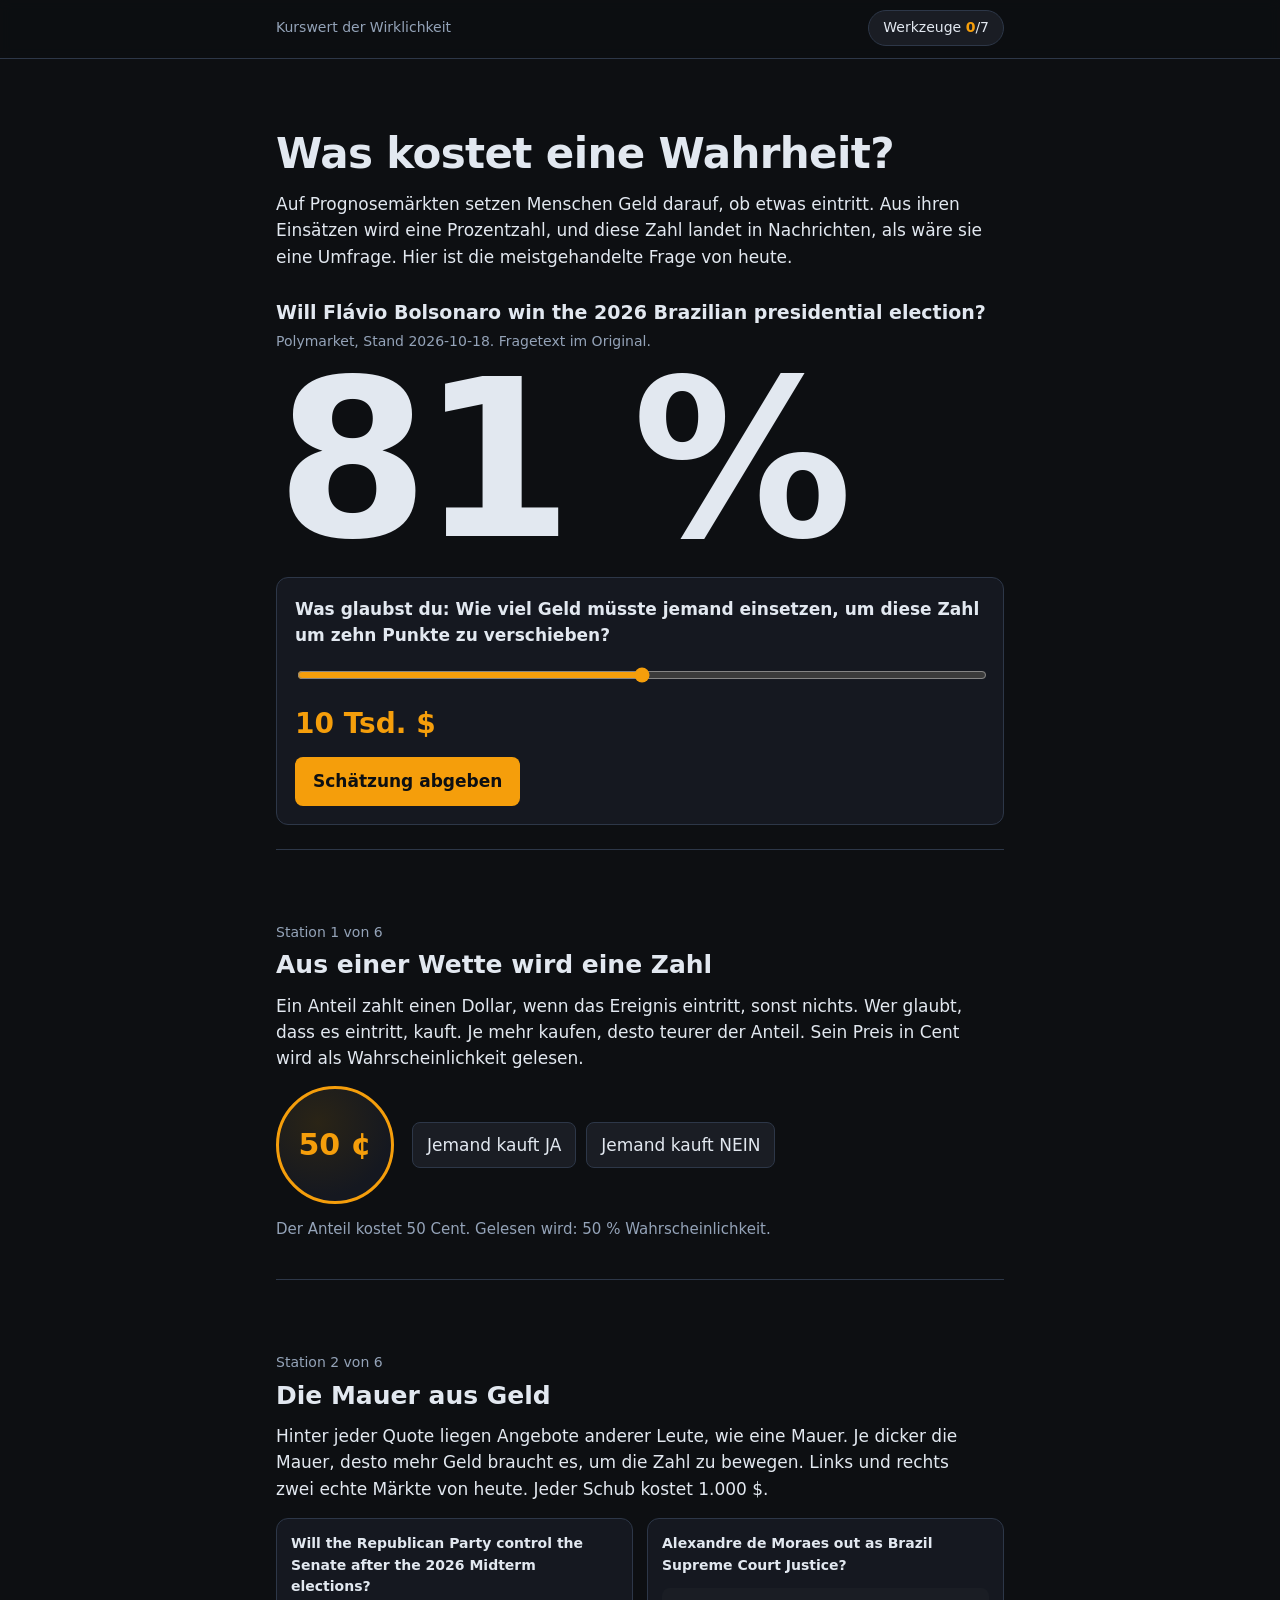
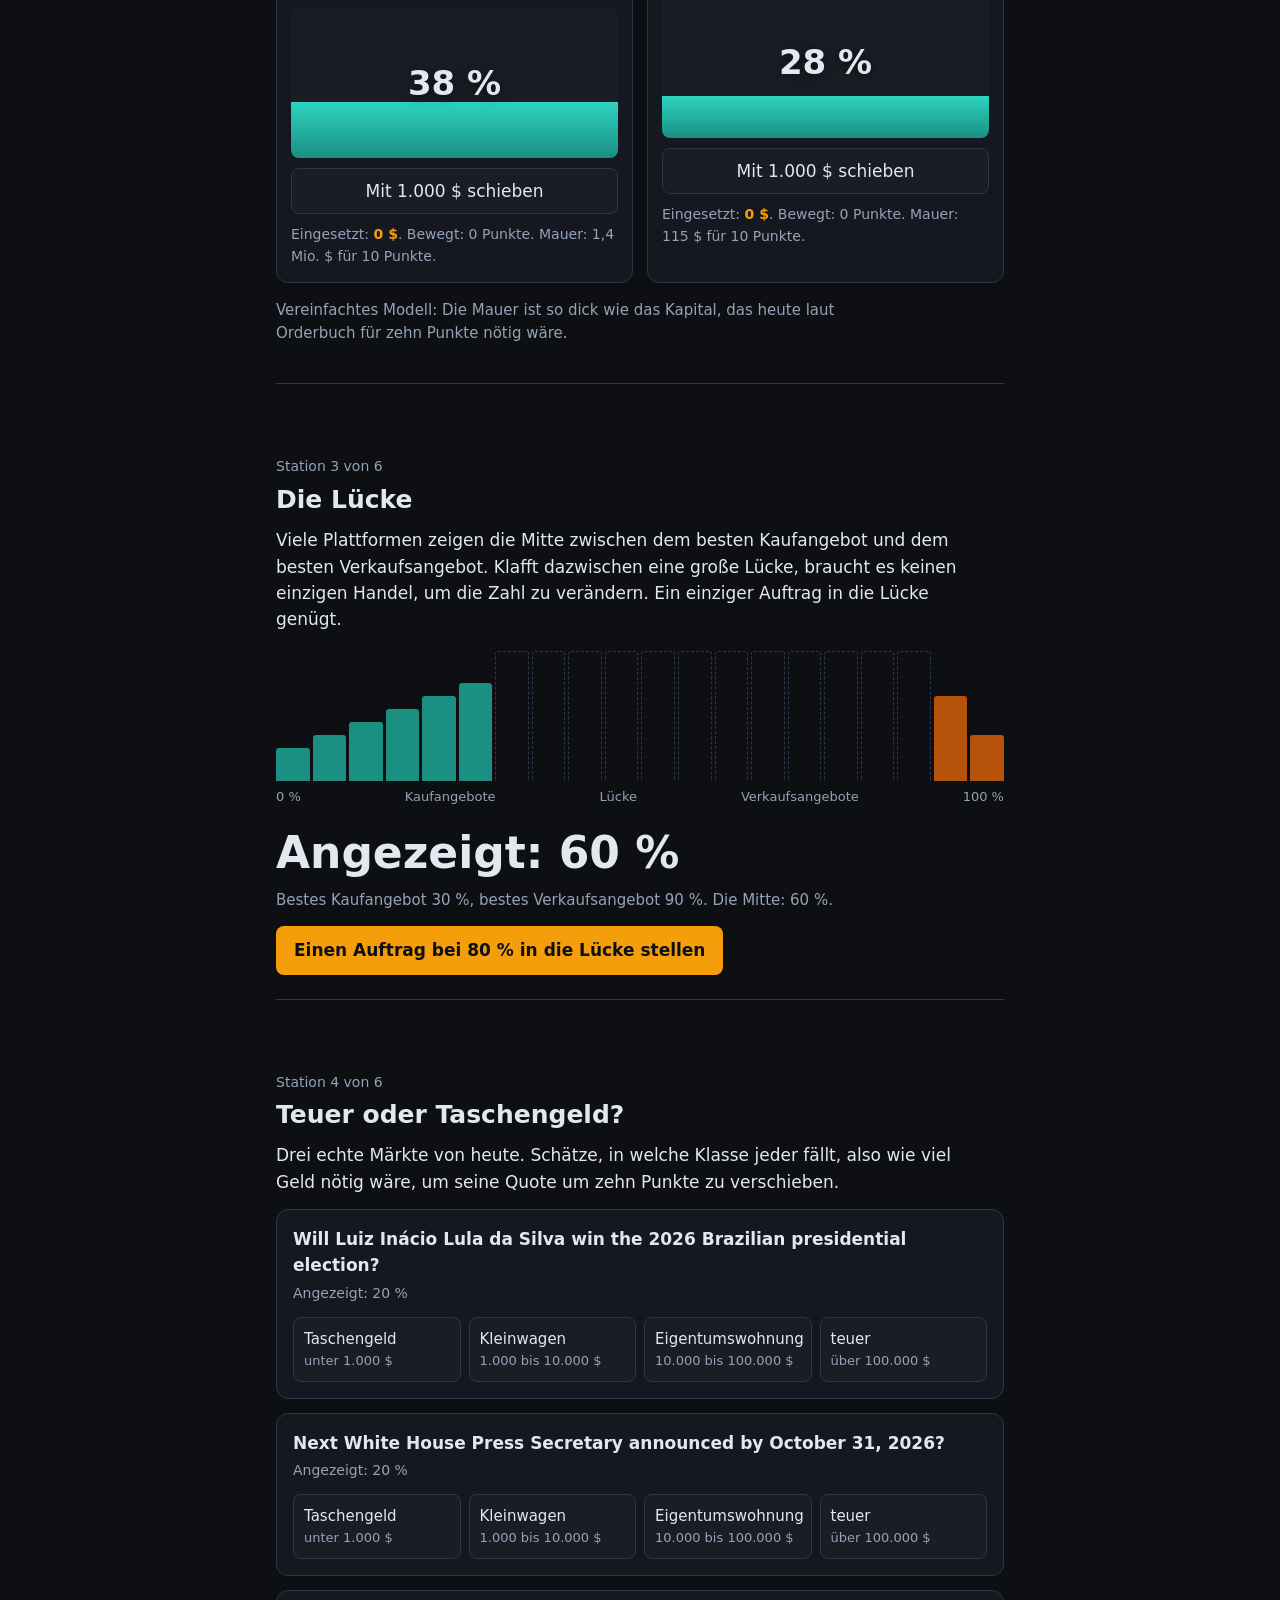
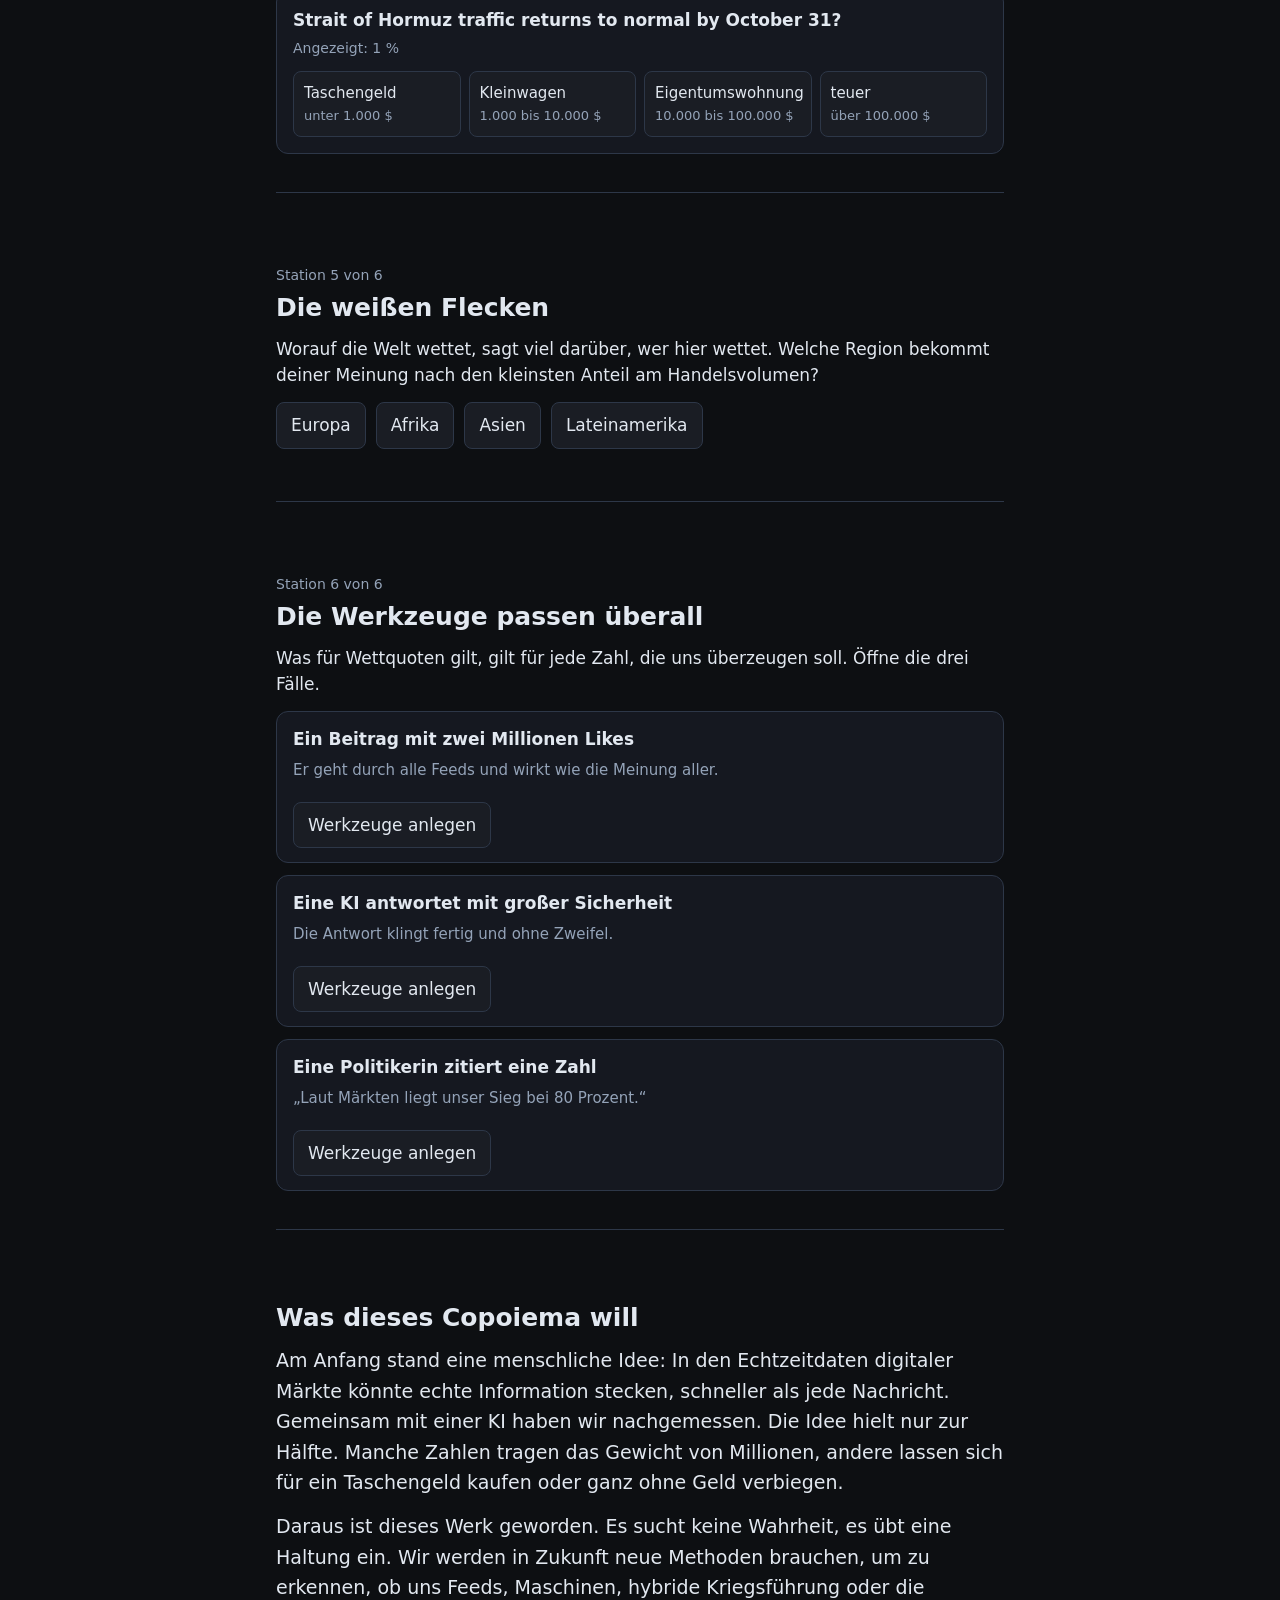
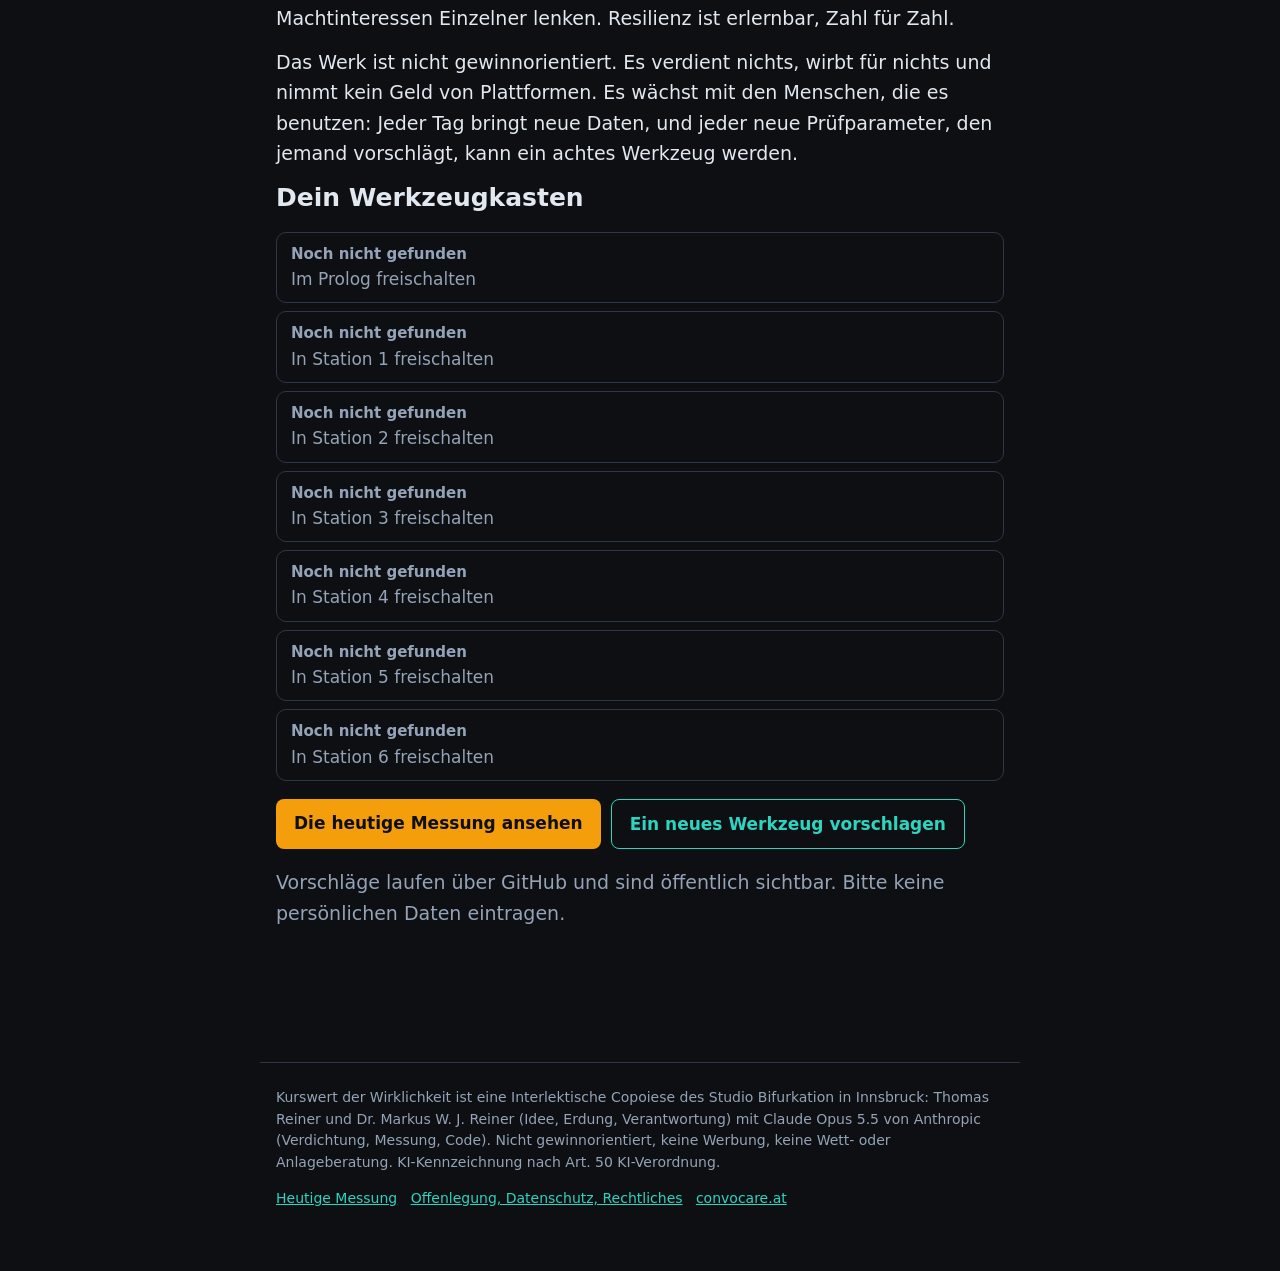
==== commit 1e3ee459: "Tageslauf 2026-10-18" ====
--- a/site/index.html
+++ b/site/index.html
@@ -1,228 +1,477 @@
-<!doctype html><html lang="de"><head><meta charset="utf-8">
+<!doctype html>
+<html lang="de">
+<head>
+<meta charset="utf-8">
 <meta name="viewport" content="width=device-width,initial-scale=1">
 <title>Kurswert der Wirklichkeit</title>
-<meta name="description" content="Was kostet es, eine Wahrscheinlichkeit zu verschieben? Täglicher Bericht über Prognosemärkte.">
-<link rel="stylesheet" href="ci-convocare.css">
+<meta name="description" content="Eine Reise in sieben Stationen: Wie belastbar ist eine Zahl, die als Nachricht zitiert wird? Ein nicht gewinnorientiertes Copoiema des Studio Bifurkation.">
 <style>
-:root{--bg:#0d0f12;--card:#151820;--raised:#1a1d24;--line:#2d3748;--text:#e2e8f0;
---muted:#94a3b8;--amber:#f59e0b;--teal:#2dd4bf;--red:#f87171}
+:root{--bg:#0d0f12;--card:#151820;--raised:#1a1d24;--line:#2d3748;--text:#e2e8f0;--muted:#94a3b8;
+--amber:#f59e0b;--teal:#2dd4bf;--red:#f87171;--focus:#2dd4bf}
 *{box-sizing:border-box}
-body{margin:0;background:var(--bg);color:var(--text);
-font:17px/1.5 system-ui,"Segoe UI",Helvetica,Arial,sans-serif}
-main{max-width:1040px;margin:0 auto;padding:32px 16px 64px}
-h1{font-size:42px;line-height:1.1;margin:0 0 8px;letter-spacing:-.01em}
-h2{font-size:25px;margin:48px 0 6px}
-h3{font-size:17px;margin:20px 0 8px;color:var(--muted);font-weight:600}
-p.lead{color:var(--muted);max-width:720px;margin:0 0 8px}
-p.note{color:var(--muted);font-size:15px;max-width:760px;margin:4px 0 16px}
-.date{color:var(--amber);font-weight:600;font-size:15px;letter-spacing:.04em;text-transform:uppercase}
-.banner{background:var(--red);color:var(--bg);padding:10px 16px;font-weight:700;border-radius:8px;margin-bottom:20px}
-.grid{display:grid;gap:12px}
-.card{background:var(--card);border:1px solid var(--line);border-radius:10px;padding:14px 16px}
-.row{display:grid;grid-template-columns:1fr auto;gap:4px 16px;align-items:baseline}
-.q{font-weight:600}
-.q a,td a{color:var(--text);text-decoration:none;border-bottom:1px solid var(--line)}
-.q a:hover,td a:hover{border-color:var(--teal)}
-.meta{color:var(--muted);font-size:14px}
-.right{text-align:right}
-.prob{font-variant-numeric:tabular-nums;font-size:22px;font-weight:700;color:var(--teal);text-align:right}
-.cost{font-variant-numeric:tabular-nums;font-weight:700;color:var(--amber)}
-.tier{display:inline-block;font-size:12px;padding:1px 8px;border-radius:99px;border:1px solid var(--line);
-color:var(--muted);margin-left:6px;white-space:nowrap}
-.tier.t-ohne,.tier.t-Taschengeld,.tier.t-verwundbar{border-color:var(--red);color:var(--red)}
-.tier.t-Kleinwagen{border-color:var(--amber);color:var(--amber)}
-.bar{height:8px;background:var(--raised);border-radius:4px;overflow:hidden;margin-top:6px}
-.bar>span{display:block;height:100%;background:var(--teal)}
-.bar.amber>span{background:var(--amber)}
-table{width:100%;border-collapse:collapse;font-size:15px;font-variant-numeric:tabular-nums}
-th,td{padding:6px 8px;border-bottom:1px solid var(--line);text-align:left;vertical-align:top}
-th{color:var(--muted);font-weight:500}
-td.num,th.num{text-align:right;white-space:nowrap}
-.scroll{overflow-x:auto}
-.empty{color:var(--muted);font-style:italic}
-footer{margin-top:56px;padding-top:16px;border-top:1px solid var(--line);color:var(--muted);font-size:14px}
-footer a{color:var(--teal)}
-.term{font:inherit;color:inherit;background:none;border:0;padding:0;cursor:help;
-border-bottom:1px dotted var(--muted);text-align:inherit}
-.term:hover,.term:focus-visible{border-bottom-color:var(--teal);color:var(--text);outline:none}
-.tier.term{border-bottom:1px solid;cursor:help}
-.pop{max-width:min(420px,calc(100vw - 32px));background:var(--raised);color:var(--text);
-border:1px solid var(--teal);border-radius:10px;padding:14px 16px;font-size:15px;line-height:1.5;
-box-shadow:0 12px 40px rgba(0,0,0,.6);margin:auto}
-.pop::backdrop{background:rgba(13,15,18,.55)}
-.pop strong{display:block;color:var(--teal);margin-bottom:4px}
-.pop p{margin:0}
-.pop .close{float:right;background:none;border:0;color:var(--muted);font-size:20px;cursor:pointer;line-height:1}
-dl.glossary{display:grid;grid-template-columns:minmax(120px,max-content) 1fr;gap:8px 20px;font-size:15px}
-dl.glossary dt{color:var(--teal);font-weight:600}
-dl.glossary dd{margin:0;color:var(--muted)}
-@media (max-width:560px){h1{font-size:32px}.prob{font-size:19px}dl.glossary{grid-template-columns:1fr}dl.glossary dd{margin-bottom:8px}}
-</style></head><body><main>
-<div class="date">18.10.2026 · 400 Märkte</div>
-<h1>Kurswert der Wirklichkeit</h1>
-<p class="lead"><button type="button" class="term" popovertarget="g-prognosemarkt">Prognosemärkte</button> werden zitiert wie Umfragen. Hier steht neben jeder Quote, wie viel Kapital es binden würde, sie durch Handel um zehn Prozentpunkte zu verschieben. Ob billig verschiebbare Quoten tatsächlich weniger taugen, prüft dieser Bericht laufend nach.</p>
-<p class="note">Gemessen am sichtbaren <button type="button" class="term" popovertarget="g-orderbuch">Orderbuch</button> zum Zeitpunkt der Abfrage. <button type="button" class="term" popovertarget="g-ohne">„Ohne Widerstand“</button> heißt: Der Abstand zwischen bestem Kauf- und Verkaufsauftrag ist so groß, dass sich die angezeigte Zahl schon durch bloßes Einstellen von Aufträgen bewegen lässt, ganz ohne Handel. Market Maker füllen nach, wer verschiebt, hält danach Anteile mit möglichem Wert: gemessen wird Einsatz, nicht Verlust.</p>
-<p class="note">Verteilung heute: <button type="button" class="term" popovertarget="g-ohne">ohne Widerstand</button>: 74 · <button type="button" class="term" popovertarget="g-taschengeld">Taschengeld</button>: 36 · <button type="button" class="term" popovertarget="g-kleinwagen">Kleinwagen</button>: 77 · <button type="button" class="term" popovertarget="g-wohnung">Eigentumswohnung</button>: 95 · <button type="button" class="term" popovertarget="g-teuer">teuer</button>: 50 · <button type="button" class="term" popovertarget="g-entschieden">praktisch entschieden</button>: 43. Unterstrichene Begriffe antippen für eine Erklärung, alle auf einen Blick unter <a href="#begriffe" style="color:var(--teal)">Begriffe</a>.</p>
-<h2>Die meistgehandelten Fragen des Tages</h2>
-<p class="note">Sortiert nach 24-Stunden-Volumen, ohne Sport. Sportwetten machen heute 44 % des Tagesvolumens aus (124 von 357 offenen Märkten) und würden diese Liste sonst füllen. Rechts unten das Kapital für zehn Punkte in die billigere Richtung.</p>
-<div class="grid"><div class="card"><div class="row">
-<div class="q"><a href="https://polymarket.com/event/brazil-presidential-election" rel="nofollow noopener noreferrer">Will Flávio Bolsonaro win the 2026 Brazilian presidential election?</a></div>
-<div class="prob">81 %</div>
-<div class="meta">Polymarket · <button type="button" class="term" popovertarget="g-volumen">24h-Volumen</button> 926 Tsd. $</div>
-<div class="meta right"><button type="button" class="term" popovertarget="g-zehnpunkte">10 Punkte</button> <button type="button" class="term" popovertarget="g-richtung">nach unten</button>: <span class="cost">85 Tsd. $</span><button type="button" class="tier term t-Eigentumswohnung" popovertarget="g-wohnung">Eigentumswohnung</button></div>
-</div></div><div class="card"><div class="row">
-<div class="q"><a href="https://polymarket.com/event/brazil-presidential-election" rel="nofollow noopener noreferrer">Will Luiz Inácio Lula da Silva win the 2026 Brazilian presidential election?</a></div>
-<div class="prob">20 %</div>
-<div class="meta">Polymarket · <button type="button" class="term" popovertarget="g-volumen">24h-Volumen</button> 791 Tsd. $</div>
-<div class="meta right"><button type="button" class="term" popovertarget="g-zehnpunkte">10 Punkte</button> <button type="button" class="term" popovertarget="g-richtung">nach oben</button>: <span class="cost">128 Tsd. $</span><button type="button" class="tier term t-teuer" popovertarget="g-teuer">teuer</button></div>
-</div></div><div class="card"><div class="row">
-<div class="q"><a href="https://polymarket.com/event/will-the-us-confirm-that-aliens-exist-before-2027" rel="nofollow noopener noreferrer">Will the US confirm that aliens exist before 2027?</a></div>
-<div class="prob">5 %</div>
-<div class="meta">Polymarket · <button type="button" class="term" popovertarget="g-volumen">24h-Volumen</button> 396 Tsd. $</div>
-<div class="meta right"><button type="button" class="term" popovertarget="g-zehnpunkte">10 Punkte</button> <button type="button" class="term" popovertarget="g-richtung">nach oben</button>: <span class="cost">20 Tsd. $</span><button type="button" class="tier term t-Eigentumswohnung" popovertarget="g-wohnung">Eigentumswohnung</button></div>
-</div></div><div class="card"><div class="row">
-<div class="q"><a href="https://polymarket.com/event/us-iran-ceasefire-continues-throughptptpt" rel="nofollow noopener noreferrer">US x Iran ceasefire continues through October 31?</a></div>
-<div class="prob">82 %</div>
-<div class="meta">Polymarket · <button type="button" class="term" popovertarget="g-volumen">24h-Volumen</button> 310 Tsd. $</div>
-<div class="meta right"><button type="button" class="term" popovertarget="g-zehnpunkte">10 Punkte</button> <button type="button" class="term" popovertarget="g-richtung">nach unten</button>: <span class="cost">11 Tsd. $</span><button type="button" class="tier term t-Eigentumswohnung" popovertarget="g-wohnung">Eigentumswohnung</button></div>
-</div></div><div class="card"><div class="row">
-<div class="q"><a href="https://polymarket.com/event/who-will-be-the-next-prime-minister-of-israel-after-the-next-election" rel="nofollow noopener noreferrer">Will Benjamin Netanyahu be the next Prime Minister of Israel?</a></div>
-<div class="prob">28 %</div>
-<div class="meta">Polymarket · <button type="button" class="term" popovertarget="g-volumen">24h-Volumen</button> 307 Tsd. $</div>
-<div class="meta right"><button type="button" class="term" popovertarget="g-zehnpunkte">10 Punkte</button> <button type="button" class="term" popovertarget="g-richtung">nach unten</button>: <span class="cost">77 Tsd. $</span><button type="button" class="tier term t-Eigentumswohnung" popovertarget="g-wohnung">Eigentumswohnung</button></div>
-</div></div><div class="card"><div class="row">
-<div class="q"><a href="https://polymarket.com/event/us-iran-ceasefire-continues-throughptptpt" rel="nofollow noopener noreferrer">US x Iran ceasefire continues through October 18?</a></div>
-<div class="prob">99 %</div>
-<div class="meta">Polymarket · <button type="button" class="term" popovertarget="g-volumen">24h-Volumen</button> 300 Tsd. $</div>
-<div class="meta right"><button type="button" class="term" popovertarget="g-zehnpunkte">10 Punkte</button> <button type="button" class="tier term t-ohne" popovertarget="g-ohne">ohne Widerstand</button></div>
-</div></div><div class="card"><div class="row">
-<div class="q"><a href="https://polymarket.com/event/fed-decision-in-october-20260617190323537" rel="nofollow noopener noreferrer">Will the Fed increase interest rates by 50+ bps after the October 2026 meeting?</a></div>
-<div class="prob">0 %</div>
-<div class="meta">Polymarket · <button type="button" class="term" popovertarget="g-volumen">24h-Volumen</button> 245 Tsd. $</div>
-<div class="meta right"><button type="button" class="term" popovertarget="g-zehnpunkte">10 Punkte</button> <button type="button" class="tier term t-ohne" popovertarget="g-ohne">ohne Widerstand</button></div>
-</div></div><div class="card"><div class="row">
-<div class="q"><a href="https://polymarket.com/event/israel-x-iran-ceasefire-continues-throughptptpt-20260716224448963" rel="nofollow noopener noreferrer">Israel x Iran ceasefire continues through October 18?</a></div>
-<div class="prob">99 %</div>
-<div class="meta">Polymarket · <button type="button" class="term" popovertarget="g-volumen">24h-Volumen</button> 194 Tsd. $</div>
-<div class="meta right"><button type="button" class="term" popovertarget="g-zehnpunkte">10 Punkte</button> <button type="button" class="tier term t-ohne" popovertarget="g-ohne">ohne Widerstand</button></div>
-</div></div><div class="card"><div class="row">
-<div class="q"><a href="https://polymarket.com/event/nato-x-russia-military-clash-in-2025" rel="nofollow noopener noreferrer">NATO x Russia military clash by December 31, 2026?</a></div>
-<div class="prob">26 %</div>
-<div class="meta">Polymarket · <button type="button" class="term" popovertarget="g-volumen">24h-Volumen</button> 182 Tsd. $</div>
-<div class="meta right"><button type="button" class="term" popovertarget="g-zehnpunkte">10 Punkte</button> <button type="button" class="term" popovertarget="g-richtung">nach oben</button>: <span class="cost">10 Tsd. $</span><button type="button" class="tier term t-Eigentumswohnung" popovertarget="g-wohnung">Eigentumswohnung</button></div>
-</div></div><div class="card"><div class="row">
-<div class="q"><a href="https://polymarket.com/event/next-press-secretary-announced-byptptpt" rel="nofollow noopener noreferrer">Next White House Press Secretary announced by October 31, 2026?</a></div>
-<div class="prob">20 %</div>
-<div class="meta">Polymarket · <button type="button" class="term" popovertarget="g-volumen">24h-Volumen</button> 171 Tsd. $</div>
-<div class="meta right"><button type="button" class="term" popovertarget="g-zehnpunkte">10 Punkte</button> <button type="button" class="term" popovertarget="g-richtung">nach oben</button>: <span class="cost">5.778 $</span><button type="button" class="tier term t-Kleinwagen" popovertarget="g-kleinwagen">Kleinwagen</button></div>
-</div></div><div class="card"><div class="row">
-<div class="q"><a href="https://polymarket.com/event/ballon-dor-winner-2026" rel="nofollow noopener noreferrer">Will Lionel Messi win the 2026 Ballon d&#x27;Or?</a></div>
-<div class="prob">3 %</div>
-<div class="meta">Polymarket · <button type="button" class="term" popovertarget="g-volumen">24h-Volumen</button> 163 Tsd. $</div>
-<div class="meta right"><button type="button" class="term" popovertarget="g-zehnpunkte">10 Punkte</button> <button type="button" class="term" popovertarget="g-richtung">nach oben</button>: <span class="cost">7.936 $</span><button type="button" class="tier term t-Kleinwagen" popovertarget="g-kleinwagen">Kleinwagen</button></div>
-</div></div><div class="card"><div class="row">
-<div class="q"><a href="https://polymarket.com/event/brazil-presidential-election-second-round-margin-of-victory" rel="nofollow noopener noreferrer">Will Flávio Bolsonaro win the second round of the 2026 Brazilian presidential election by 8–12%?</a></div>
-<div class="prob">9 %</div>
-<div class="meta">Polymarket · <button type="button" class="term" popovertarget="g-volumen">24h-Volumen</button> 142 Tsd. $</div>
-<div class="meta right"><button type="button" class="term" popovertarget="g-zehnpunkte">10 Punkte</button> <button type="button" class="term" popovertarget="g-richtung">nach oben</button>: <span class="cost">6.726 $</span><button type="button" class="tier term t-Kleinwagen" popovertarget="g-kleinwagen">Kleinwagen</button></div>
-</div></div></div>
-<h2>Viel Aufmerksamkeit, wenig Widerstand</h2>
-<p class="note">Unter den 150 meistgehandelten Märkten ohne Sport jene, die ohne Widerstand oder mit weniger als 10.000 $ verschiebbar sind. Wer solche Quoten zitiert, zitiert eine dünne Zahl.</p>
-<div class="grid"><div class="card"><div class="row">
-<div class="q"><a href="https://polymarket.com/event/us-iran-ceasefire-continues-throughptptpt" rel="nofollow noopener noreferrer">US x Iran ceasefire continues through October 18?</a></div>
-<div class="prob">99 %</div>
-<div class="meta">Polymarket · <button type="button" class="term" popovertarget="g-volumen">24h-Volumen</button> 300 Tsd. $</div>
-<div class="meta right"><button type="button" class="term" popovertarget="g-zehnpunkte">10 Punkte</button> <button type="button" class="tier term t-ohne" popovertarget="g-ohne">ohne Widerstand</button></div>
-</div></div><div class="card"><div class="row">
-<div class="q"><a href="https://polymarket.com/event/fed-decision-in-october-20260617190323537" rel="nofollow noopener noreferrer">Will the Fed increase interest rates by 50+ bps after the October 2026 meeting?</a></div>
-<div class="prob">0 %</div>
-<div class="meta">Polymarket · <button type="button" class="term" popovertarget="g-volumen">24h-Volumen</button> 245 Tsd. $</div>
-<div class="meta right"><button type="button" class="term" popovertarget="g-zehnpunkte">10 Punkte</button> <button type="button" class="tier term t-ohne" popovertarget="g-ohne">ohne Widerstand</button></div>
-</div></div><div class="card"><div class="row">
-<div class="q"><a href="https://polymarket.com/event/israel-x-iran-ceasefire-continues-throughptptpt-20260716224448963" rel="nofollow noopener noreferrer">Israel x Iran ceasefire continues through October 18?</a></div>
-<div class="prob">99 %</div>
-<div class="meta">Polymarket · <button type="button" class="term" popovertarget="g-volumen">24h-Volumen</button> 194 Tsd. $</div>
-<div class="meta right"><button type="button" class="term" popovertarget="g-zehnpunkte">10 Punkte</button> <button type="button" class="tier term t-ohne" popovertarget="g-ohne">ohne Widerstand</button></div>
-</div></div><div class="card"><div class="row">
-<div class="q"><a href="https://polymarket.com/event/next-press-secretary-announced-byptptpt" rel="nofollow noopener noreferrer">Next White House Press Secretary announced by October 31, 2026?</a></div>
-<div class="prob">20 %</div>
-<div class="meta">Polymarket · <button type="button" class="term" popovertarget="g-volumen">24h-Volumen</button> 171 Tsd. $</div>
-<div class="meta right"><button type="button" class="term" popovertarget="g-zehnpunkte">10 Punkte</button> <button type="button" class="term" popovertarget="g-richtung">nach oben</button>: <span class="cost">5.778 $</span><button type="button" class="tier term t-Kleinwagen" popovertarget="g-kleinwagen">Kleinwagen</button></div>
-</div></div><div class="card"><div class="row">
-<div class="q"><a href="https://polymarket.com/event/ballon-dor-winner-2026" rel="nofollow noopener noreferrer">Will Lionel Messi win the 2026 Ballon d&#x27;Or?</a></div>
-<div class="prob">3 %</div>
-<div class="meta">Polymarket · <button type="button" class="term" popovertarget="g-volumen">24h-Volumen</button> 163 Tsd. $</div>
-<div class="meta right"><button type="button" class="term" popovertarget="g-zehnpunkte">10 Punkte</button> <button type="button" class="term" popovertarget="g-richtung">nach oben</button>: <span class="cost">7.936 $</span><button type="button" class="tier term t-Kleinwagen" popovertarget="g-kleinwagen">Kleinwagen</button></div>
-</div></div><div class="card"><div class="row">
-<div class="q"><a href="https://polymarket.com/event/brazil-presidential-election-second-round-margin-of-victory" rel="nofollow noopener noreferrer">Will Flávio Bolsonaro win the second round of the 2026 Brazilian presidential election by 8–12%?</a></div>
-<div class="prob">9 %</div>
-<div class="meta">Polymarket · <button type="button" class="term" popovertarget="g-volumen">24h-Volumen</button> 142 Tsd. $</div>
-<div class="meta right"><button type="button" class="term" popovertarget="g-zehnpunkte">10 Punkte</button> <button type="button" class="term" popovertarget="g-richtung">nach oben</button>: <span class="cost">6.726 $</span><button type="button" class="tier term t-Kleinwagen" popovertarget="g-kleinwagen">Kleinwagen</button></div>
-</div></div><div class="card"><div class="row">
-<div class="q"><a href="https://polymarket.com/event/balance-of-power-2026-midterms" rel="nofollow noopener noreferrer">2026 Balance of Power: Other</a></div>
-<div class="prob">0 %</div>
-<div class="meta">Polymarket · <button type="button" class="term" popovertarget="g-volumen">24h-Volumen</button> 137 Tsd. $</div>
-<div class="meta right"><button type="button" class="term" popovertarget="g-zehnpunkte">10 Punkte</button> <button type="button" class="tier term t-ohne" popovertarget="g-ohne">ohne Widerstand</button></div>
-</div></div><div class="card"><div class="row">
-<div class="q"><a href="https://polymarket.com/event/nato-x-russia-military-clash-in-2025" rel="nofollow noopener noreferrer">NATO x Russia military clash by October 31, 2026?</a></div>
-<div class="prob">10 %</div>
-<div class="meta">Polymarket · <button type="button" class="term" popovertarget="g-volumen">24h-Volumen</button> 124 Tsd. $</div>
-<div class="meta right"><button type="button" class="term" popovertarget="g-zehnpunkte">10 Punkte</button> <button type="button" class="term" popovertarget="g-richtung">nach oben</button>: <span class="cost">3.136 $</span><button type="button" class="tier term t-Kleinwagen" popovertarget="g-kleinwagen">Kleinwagen</button></div>
-</div></div><div class="card"><div class="row">
-<div class="q"><a href="https://polymarket.com/event/bab-el-mandeb-strait-effectively-closed-by" rel="nofollow noopener noreferrer">Bab el-Mandeb Strait effectively closed by October 31?</a></div>
-<div class="prob">4 %</div>
-<div class="meta">Polymarket · <button type="button" class="term" popovertarget="g-volumen">24h-Volumen</button> 91 Tsd. $</div>
-<div class="meta right"><button type="button" class="term" popovertarget="g-zehnpunkte">10 Punkte</button> <button type="button" class="term" popovertarget="g-richtung">nach oben</button>: <span class="cost">3.945 $</span><button type="button" class="tier term t-Kleinwagen" popovertarget="g-kleinwagen">Kleinwagen</button></div>
-</div></div><div class="card"><div class="row">
-<div class="q"><a href="https://polymarket.com/event/strait-of-hormuz-traffic-returns-to-normal-by-october-31-20260810151043583" rel="nofollow noopener noreferrer">Strait of Hormuz traffic returns to normal by October 31?</a></div>
-<div class="prob">1 %</div>
-<div class="meta">Polymarket · <button type="button" class="term" popovertarget="g-volumen">24h-Volumen</button> 90 Tsd. $</div>
-<div class="meta right"><button type="button" class="term" popovertarget="g-zehnpunkte">10 Punkte</button> <button type="button" class="term" popovertarget="g-richtung">nach oben</button>: <span class="cost">480 $</span><button type="button" class="tier term t-Taschengeld" popovertarget="g-taschengeld">Taschengeld</button></div>
-</div></div><div class="card"><div class="row">
-<div class="q"><a href="https://polymarket.com/event/brazil-presidential-election-second-round-margin-of-victory" rel="nofollow noopener noreferrer">Will Luiz Inácio Lula da Silva win the second round of the 2026 Brazilian presidential election by less than 4%?</a></div>
-<div class="prob">20 %</div>
-<div class="meta">Polymarket · <button type="button" class="term" popovertarget="g-volumen">24h-Volumen</button> 89 Tsd. $</div>
-<div class="meta right"><button type="button" class="term" popovertarget="g-zehnpunkte">10 Punkte</button> <button type="button" class="term" popovertarget="g-richtung">nach oben</button>: <span class="cost">7.151 $</span><button type="button" class="tier term t-Kleinwagen" popovertarget="g-kleinwagen">Kleinwagen</button></div>
-</div></div><div class="card"><div class="row">
-<div class="q"><a href="https://polymarket.com/event/what-price-will-ethereum-hit-october-12-18-2026" rel="nofollow noopener noreferrer">Will Ethereum reach $2,600 October 12-18?</a></div>
-<div class="prob">0 %</div>
-<div class="meta">Polymarket · <button type="button" class="term" popovertarget="g-volumen">24h-Volumen</button> 81 Tsd. $</div>
-<div class="meta right"><button type="button" class="term" popovertarget="g-zehnpunkte">10 Punkte</button> <button type="button" class="tier term t-ohne" popovertarget="g-ohne">ohne Widerstand</button></div>
-</div></div></div>
-<h2>Bewegungen seit dem Vortag</h2>
-<p class="empty">Kein Vergleichstag im Archiv, oder keine Bewegung über acht Punkte.</p>
-<h2>Wo die Quellen auseinanderlaufen</h2>
-<p class="empty">Noch keine gepflegten Paare mit aktuellen Daten.</p>
-<h2>Worüber gewettet wird</h2>
-<p class="note">Anteil am Volumen der erfassten Märkte, also der je 400 meistgehandelten pro Plattform. Nischenmärkte fehlen damit von vornherein. Die Zuordnung läuft über Schlüsselwörter und irrt im Einzelfall.</p>
-<h3>Regionen</h3><div class='grid' style='gap:8px'>
-<div><div class='row'><span>unklar/global <span class='meta'>· 231 Märkte</span></span><span class='meta'>27,6 %</span></div><div class='bar '><span style='width:27.6%'></span></div></div>
-<div><div class='row'><span>Nordamerika <span class='meta'>· 73 Märkte</span></span><span class='meta'>26,9 %</span></div><div class='bar '><span style='width:26.9%'></span></div></div>
-<div><div class='row'><span>Naher Osten <span class='meta'>· 38 Märkte</span></span><span class='meta'>18,6 %</span></div><div class='bar '><span style='width:18.6%'></span></div></div>
-<div><div class='row'><span>Europa <span class='meta'>· 30 Märkte</span></span><span class='meta'>10,0 %</span></div><div class='bar '><span style='width:10.0%'></span></div></div>
-<div><div class='row'><span>Asien <span class='meta'>· 3 Märkte</span></span><span class='meta'>6,6 %</span></div><div class='bar '><span style='width:6.6%'></span></div></div>
-<div><div class='row'><span>Lateinamerika <span class='meta'>· 12 Märkte</span></span><span class='meta'>5,9 %</span></div><div class='bar '><span style='width:5.9%'></span></div></div>
-<div><div class='row'><span>Russland/Ukraine <span class='meta'>· 10 Märkte</span></span><span class='meta'>4,4 %</span></div><div class='bar '><span style='width:4.4%'></span></div></div>
-<div><div class='row'><span>Ozeanien <span class='meta'>· 3 Märkte</span></span><span class='meta'>0,0 %</span></div><div class='bar '><span style='width:0.4%'></span></div></div>
+html{scroll-behavior:smooth}
+@media (prefers-reduced-motion:reduce){html{scroll-behavior:auto}*{transition:none!important;animation:none!important}}
+body{margin:0;background:var(--bg);color:var(--text);font:17px/1.55 system-ui,"Segoe UI",Helvetica,Arial,sans-serif}
+a{color:var(--teal)}
+:focus-visible{outline:2px solid var(--focus);outline-offset:3px;border-radius:4px}
+button{font:inherit;color:inherit;cursor:pointer}
+
+/* Kopfleiste: Fortschritt und Werkzeugkasten */
+.bar{position:sticky;top:0;z-index:20;background:rgba(13,15,18,.92);backdrop-filter:blur(6px);border-bottom:1px solid var(--line)}
+.bar-in{max-width:760px;margin:0 auto;padding:10px 16px;display:flex;justify-content:space-between;align-items:center;gap:12px}
+.bar-title{font-size:14px;color:var(--muted);text-decoration:none;white-space:nowrap}
+.kit-btn{white-space:nowrap}
+.kit-btn{background:var(--raised);border:1px solid var(--line);border-radius:99px;padding:6px 14px;font-size:14px}
+.kit-btn b{color:var(--amber);font-variant-numeric:tabular-nums}
+.progress{height:2px;background:var(--amber);width:0;transition:width .4s ease}
+
+main{max-width:760px;margin:0 auto;padding:0 16px 96px}
+section{padding:72px 0 24px;border-bottom:1px solid var(--line)}
+section:last-of-type{border-bottom:0}
+.step{color:var(--muted);font-size:14px;margin:0 0 6px}
+h1{font-size:42px;line-height:1.1;margin:0 0 14px;letter-spacing:-.015em}
+h2{font-size:25px;line-height:1.25;margin:0 0 12px}
+p{margin:0 0 14px;max-width:66ch}
+.muted{color:var(--muted)}
+.small{font-size:15px}
+
+/* Prolog: die große Zahl */
+.question{font-size:19px;font-weight:600;margin:28px 0 4px;max-width:58ch}
+.question small{display:block;font-weight:400;color:var(--muted);font-size:14px;margin-top:4px}
+.big{font-size:clamp(112px,30vw,220px);line-height:.9;font-weight:800;letter-spacing:-.04em;
+font-variant-numeric:tabular-nums;color:var(--text);margin:8px 0 18px;transition:color .3s}
+.big.moved{color:var(--amber)}
+.guess{background:var(--card);border:1px solid var(--line);border-radius:12px;padding:18px}
+.guess label{display:block;font-weight:600;margin-bottom:10px}
+input[type=range]{width:100%;accent-color:var(--amber);height:28px}
+.guess-val{font-size:28px;font-weight:700;color:var(--amber);font-variant-numeric:tabular-nums;margin:6px 0 12px}
+.go{background:var(--amber);color:#0d0f12;border:0;border-radius:8px;padding:11px 18px;font-weight:700}
+.go.ghost{background:none;color:var(--teal);border:1px solid var(--teal)}
+.go:disabled{opacity:.4;cursor:default}
+.reveal{margin-top:16px;padding:16px 18px;border-left:3px solid var(--teal);background:var(--raised);border-radius:0 10px 10px 0;display:none}
+.reveal.on{display:block}
+.reveal strong{color:var(--teal)}
+
+/* Werkzeug-Karte am Ende jeder Station */
+.tool{margin-top:22px;display:none;border:1px dashed var(--amber);border-radius:12px;padding:14px 16px}
+.tool.on{display:block}
+.tool .k{color:var(--amber);font-weight:700;font-size:15px;margin:0 0 4px}
+.tool p{margin:0}
+
+/* Station 1: Münze */
+.coin-row{display:flex;gap:18px;align-items:center;flex-wrap:wrap;margin:14px 0}
+.coin{width:118px;height:118px;border-radius:50%;border:3px solid var(--amber);display:grid;place-items:center;
+font-size:30px;font-weight:800;color:var(--amber);background:radial-gradient(circle at 35% 30%,#2a2416,#151820 70%);font-variant-numeric:tabular-nums}
+.btns{display:flex;gap:10px;flex-wrap:wrap}
+.btn{background:var(--raised);border:1px solid var(--line);border-radius:8px;padding:9px 14px}
+.btn:hover{border-color:var(--teal)}
+
+/* Station 2: zwei Mauern */
+.walls{display:grid;grid-template-columns:1fr 1fr;gap:14px;margin:16px 0}
+.wall{background:var(--card);border:1px solid var(--line);border-radius:12px;padding:14px;display:flex;flex-direction:column;gap:10px}
+.wall .q{font-size:14px;font-weight:600;min-height:3.2em}
+.meter{height:150px;position:relative;background:var(--raised);border-radius:8px;overflow:hidden}
+.meter .fill{position:absolute;left:0;right:0;bottom:0;background:linear-gradient(var(--teal),#1a8f82);transition:height .35s ease}
+.meter .num{position:absolute;inset:0;display:grid;place-items:center;font-size:34px;font-weight:800;font-variant-numeric:tabular-nums;text-shadow:0 2px 12px rgba(0,0,0,.6)}
+.spent{font-size:14px;color:var(--muted);font-variant-numeric:tabular-nums}
+.spent b{color:var(--amber)}
+@media (max-width:520px){.walls{grid-template-columns:1fr}}
+
+/* Station 3: die Lücke */
+.book{display:grid;grid-template-columns:repeat(20,1fr);gap:3px;align-items:end;height:130px;margin:18px 0 6px;position:relative}
+.book i{display:block;border-radius:3px 3px 0 0}
+.book i.b{background:#1a8f82}
+.book i.a{background:#b45309}
+.book i.gap{background:transparent;border:1px dashed var(--line);border-bottom:0;height:100%!important}
+.book i.mine{background:var(--amber)!important;border:0}
+.axis{display:flex;justify-content:space-between;font-size:13px;color:var(--muted);font-variant-numeric:tabular-nums}
+.shown{font-size:clamp(28px,9vw,44px);white-space:nowrap;font-weight:800;font-variant-numeric:tabular-nums;margin:12px 0 2px;transition:color .3s}
+
+/* Station 4: Quiz */
+.quiz{background:var(--card);border:1px solid var(--line);border-radius:12px;padding:16px;margin:14px 0}
+.quiz .mq{font-weight:600;margin:0 0 4px}
+.quiz .mp{color:var(--muted);font-size:14px;margin:0 0 12px}
+.choices{display:grid;grid-template-columns:repeat(auto-fit,minmax(130px,1fr));gap:8px}
+.choice{background:var(--raised);border:1px solid var(--line);border-radius:8px;padding:10px;text-align:left;font-size:15px}
+.choice small{display:block;color:var(--muted);font-size:13px}
+.choice.right{border-color:var(--teal);background:#12312e}
+.choice.wrong{border-color:var(--red);opacity:.7}
+.score{font-variant-numeric:tabular-nums;color:var(--amber);font-weight:700}
+
+/* Station 5: Flecken */
+.regions{display:grid;gap:8px;margin:14px 0}
+.rbar{display:grid;grid-template-columns:150px 1fr 60px;gap:10px;align-items:center;font-size:15px}
+.rbar .t{height:12px;background:var(--raised);border-radius:6px;overflow:hidden}
+.rbar .t span{display:block;height:100%;background:var(--teal);width:0;transition:width .6s ease}
+.rbar .v{text-align:right;color:var(--muted);font-variant-numeric:tabular-nums}
+@media (max-width:520px){.rbar{grid-template-columns:118px 1fr 52px;font-size:14px}}
+
+/* Station 6: Übertragen */
+.cases{display:grid;gap:12px;margin:14px 0}
+.case{background:var(--card);border:1px solid var(--line);border-radius:12px;padding:14px 16px}
+.case h3{font-size:17px;margin:0 0 6px}
+.case ol{margin:8px 0 0;padding-left:20px;color:var(--muted);display:none}
+.case.open ol{display:block}
+.case button{margin-top:6px}
+
+/* Epilog */
+.manifest p{font-size:19px;line-height:1.6;max-width:62ch}
+.kitlist{list-style:none;padding:0;margin:18px 0;display:grid;gap:8px}
+.kitlist li{border:1px solid var(--line);border-radius:10px;padding:10px 14px;color:var(--muted)}
+.kitlist li.got{border-color:var(--amber);color:var(--text)}
+.kitlist li b{display:block;color:var(--amber);font-size:15px}
+.kitlist li:not(.got) b{color:var(--muted)}
+.next{display:flex;gap:10px;flex-wrap:wrap;margin:18px 0}
+.next a{text-decoration:none}
+
+/* Werkzeugkasten-Schublade */
+dialog{background:var(--raised);color:var(--text);border:1px solid var(--amber);border-radius:14px;max-width:min(560px,calc(100vw - 32px));padding:20px}
+dialog::backdrop{background:rgba(13,15,18,.7)}
+dialog h2{margin-top:0}
+footer{max-width:760px;margin:0 auto;padding:24px 16px 48px;color:var(--muted);font-size:14px;border-top:1px solid var(--line)}
+footer p{max-width:none}
+</style>
+</head>
+<body>
+
+<div class="bar">
+  <div class="bar-in">
+    <a class="bar-title" href="#prolog">Kurswert der Wirklichkeit</a>
+    <button class="kit-btn" id="kitBtn" type="button" aria-haspopup="dialog" aria-label="Werkzeugkasten öffnen">Werkzeuge <b id="kitCount">0</b>/7</button>
+  </div>
+  <div class="progress" id="progress"></div>
 </div>
-<h3>Themen</h3><div class='grid' style='gap:8px'>
-<div><div class='row'><span>Politik <span class='meta'>· 82 Märkte</span></span><span class='meta'>44,6 %</span></div><div class='bar amber'><span style='width:44.6%'></span></div></div>
-<div><div class='row'><span>Sonstiges <span class='meta'>· 89 Märkte</span></span><span class='meta'>26,8 %</span></div><div class='bar amber'><span style='width:26.8%'></span></div></div>
-<div><div class='row'><span>Krieg/Konflikt <span class='meta'>· 18 Märkte</span></span><span class='meta'>15,3 %</span></div><div class='bar amber'><span style='width:15.3%'></span></div></div>
-<div><div class='row'><span>Sport <span class='meta'>· 144 Märkte</span></span><span class='meta'>6,7 %</span></div><div class='bar amber'><span style='width:6.7%'></span></div></div>
-<div><div class='row'><span>Wirtschaft <span class='meta'>· 12 Märkte</span></span><span class='meta'>5,7 %</span></div><div class='bar amber'><span style='width:5.7%'></span></div></div>
-<div><div class='row'><span>Krypto <span class='meta'>· 31 Märkte</span></span><span class='meta'>0,5 %</span></div><div class='bar amber'><span style='width:0.5%'></span></div></div>
-<div><div class='row'><span>KI/Tech <span class='meta'>· 5 Märkte</span></span><span class='meta'>0,3 %</span></div><div class='bar amber'><span style='width:0.4%'></span></div></div>
-<div><div class='row'><span>Kultur <span class='meta'>· 18 Märkte</span></span><span class='meta'>0,1 %</span></div><div class='bar amber'><span style='width:0.4%'></span></div></div>
-<div><div class='row'><span>Gesundheit <span class='meta'>· 1 Märkte</span></span><span class='meta'>0,1 %</span></div><div class='bar amber'><span style='width:0.4%'></span></div></div>
-</div>
-<h2>Prüfstand</h2>
-<p class="empty">Bisher 0 aufgelöste Märkte mit mindestens sieben Tagen Vorlauf im Archiv. Ausgewertet wird, sobald mindestens zwei Klassen je 20 Märkte haben.</p>
-<h2 id="begriffe">Begriffe</h2><p class="note">Jeder unterstrichene Begriff im Bericht öffnet beim Antippen diese Erklärung.</p><dl class="glossary"><dt>Prognosemarkt</dt><dd>Eine Plattform, auf der Menschen mit Geld darauf wetten, ob etwas eintritt. Ein Anteil zahlt 1 $, wenn es eintritt, sonst nichts. Kostet er 62 Cent, liest man das als 62 % Wahrscheinlichkeit.</dd><dt>Kapital für 10 Punkte</dt><dd>So viel Geld müsste jemand einsetzen, um die angezeigte Wahrscheinlichkeit durch Käufe um zehn Prozentpunkte zu verschieben, etwa von 60 auf 70 %. Je kleiner der Betrag, desto leichter lässt sich die Zahl beeinflussen, die in Schlagzeilen zitiert wird.</dd><dt>nach oben, nach unten</dt><dd>Die Richtung, in die das Verschieben billiger wäre. Nach oben heißt: JA-Anteile kaufen, bis die Wahrscheinlichkeit zehn Punkte höher steht. Nach unten heißt: NEIN-Anteile kaufen.</dd><dt>ohne Widerstand</dt><dd>Zwischen dem besten Kaufangebot und dem besten Verkaufsangebot klafft eine Lücke von zehn Punkten oder mehr. Dann genügt ein einziger Auftrag in diese Lücke, und die angezeigte Zahl springt, ohne dass irgendetwas gehandelt wird. Solche Quoten sind praktisch beliebig formbar.</dd><dt>Taschengeld</dt><dd>Unter 1.000 $ reichen, um die Quote um zehn Punkte zu verschieben. Die Klassen sind nach dem benannt, was man sich für diesen Betrag ungefähr kaufen könnte.</dd><dt>Kleinwagen</dt><dd>Zwischen 1.000 und 10.000 $ reichen, um die Quote um zehn Punkte zu verschieben.</dd><dt>Eigentumswohnung</dt><dd>Zwischen 10.000 und 100.000 $ sind nötig, um die Quote um zehn Punkte zu verschieben.</dd><dt>teuer</dt><dd>Über 100.000 $ sind nötig. Solche Quoten lassen sich nur mit großem Einsatz verschieben und sind entsprechend belastbarer.</dd><dt>praktisch entschieden</dt><dd>Der Preis steht bei 97 % oder mehr (oder bei 3 % oder weniger), und nur noch eine Seite bietet. Der Ausgang gilt als so gut wie sicher; gemessen wird hier nichts mehr.</dd><dt>verwundbar</dt><dd>Der Markt hat sich seit dem Vortag um mindestens acht Punkte bewegt und war am Vortag ohne Widerstand oder für weniger als 10.000 $ verschiebbar. Das ist ein Hinweis auf Verwundbarkeit, kein Beweis für Manipulation: Echte Nachrichten bewegen dünne Märkte genauso.</dd><dt>beobachten</dt><dd>Der Markt hat sich stark bewegt, war am Vortag aber teuer zu verschieben. Die Bewegung ist wahrscheinlich echt.</dd><dt>24h-Volumen</dt><dd>Der Geldbetrag, der in den letzten 24 Stunden in diesem Markt gehandelt wurde. Ein Maß für Aufmerksamkeit, nicht für Belastbarkeit.</dd><dt>Orderbuch</dt><dd>Die Liste aller offenen Kauf- und Verkaufsangebote mit Preis und Menge. Aus ihr lässt sich ablesen, wie viel Geld im Weg liegt, wenn jemand die Quote verschieben will.</dd><dt>Mittelkurs</dt><dd>Die Mitte zwischen bestem Kauf- und bestem Verkaufsangebot. Meist ist das die Zahl, die eine Plattform als Wahrscheinlichkeit anzeigt.</dd><dt>Brier-Score</dt><dd>Ein Maß dafür, wie gut Wahrscheinlichkeiten im Nachhinein gestimmt haben. 0 ist perfekt, 0,25 entspricht dem Münzwurf. Kleiner ist besser.</dd><dt>Mittelfeld</dt><dd>Nur Märkte mit einer Wahrscheinlichkeit zwischen 15 und 85 %. Außenseiter und Favoriten fallen heraus, weil sie den Vergleich verzerren würden.</dd></dl>
+
+<main>
+
+<section id="prolog">
+  <h1>Was kostet eine Wahrheit?</h1>
+  <p>Auf Prognosemärkten setzen Menschen Geld darauf, ob etwas eintritt. Aus ihren Einsätzen wird eine Prozentzahl, und diese Zahl landet in Nachrichten, als wäre sie eine Umfrage. Hier ist die meistgehandelte Frage von heute.</p>
+  <p class="question" id="pQuestion">Daten werden geladen<small id="pMeta"></small></p>
+  <div class="big" id="pBig" aria-live="polite">81 %</div>
+  <div class="guess">
+    <label for="pRange">Was glaubst du: Wie viel Geld müsste jemand einsetzen, um diese Zahl um zehn Punkte zu verschieben?</label>
+    <input type="range" id="pRange" min="0" max="100" value="50" aria-describedby="pVal">
+    <div class="guess-val" id="pVal">10.000 $</div>
+    <button class="go" id="pGo" type="button">Schätzung abgeben</button>
+    <div class="reveal" id="pReveal" role="status"></div>
+  </div>
+  <div class="tool" id="t1"><p class="k">Werkzeug 1: die Preisfrage</p><p>Bevor ich einer Zahl glaube, frage ich: Was würde es kosten, sie zu verschieben?</p></div>
+</section>
+
+<section id="s1">
+  <p class="step">Station 1 von 6</p>
+  <h2>Aus einer Wette wird eine Zahl</h2>
+  <p>Ein Anteil zahlt einen Dollar, wenn das Ereignis eintritt, sonst nichts. Wer glaubt, dass es eintritt, kauft. Je mehr kaufen, desto teurer der Anteil. Sein Preis in Cent wird als Wahrscheinlichkeit gelesen.</p>
+  <div class="coin-row">
+    <div class="coin" id="coin" aria-live="polite">50 ¢</div>
+    <div class="btns">
+      <button class="btn" type="button" data-coin="5">Jemand kauft JA</button>
+      <button class="btn" type="button" data-coin="-5">Jemand kauft NEIN</button>
+    </div>
+  </div>
+  <p class="muted small" id="coinText">Der Anteil kostet 50 Cent. Gelesen wird: 50 % Wahrscheinlichkeit.</p>
+  <div class="tool" id="t2"><p class="k">Werkzeug 2: die Herkunft</p><p>Eine Zahl hat immer einen Ursprung. Wer hat sie erzeugt, und womit? Hier: mit Geld, das Menschen setzen, die sich etwas davon versprechen.</p></div>
+</section>
+
+<section id="s2">
+  <p class="step">Station 2 von 6</p>
+  <h2>Die Mauer aus Geld</h2>
+  <p>Hinter jeder Quote liegen Angebote anderer Leute, wie eine Mauer. Je dicker die Mauer, desto mehr Geld braucht es, um die Zahl zu bewegen. Links und rechts zwei echte Märkte von heute. Jeder Schub kostet 1.000 $.</p>
+  <div class="walls">
+    <div class="wall"><div class="q" id="wQa"></div><div class="meter"><div class="fill" id="wFa"></div><div class="num" id="wNa"></div></div>
+      <button class="btn" type="button" id="wBa">Mit 1.000 $ schieben</button><div class="spent" id="wSa"></div></div>
+    <div class="wall"><div class="q" id="wQb"></div><div class="meter"><div class="fill" id="wFb"></div><div class="num" id="wNb"></div></div>
+      <button class="btn" type="button" id="wBb">Mit 1.000 $ schieben</button><div class="spent" id="wSb"></div></div>
+  </div>
+  <p class="muted small">Vereinfachtes Modell: Die Mauer ist so dick wie das Kapital, das heute laut Orderbuch für zehn Punkte nötig wäre.</p>
+  <div class="tool" id="t3"><p class="k">Werkzeug 3: das Gewicht</p><p>Wie viel steht hinter dieser Zahl? Zwei Quoten können gleich aussehen und völlig verschieden belastbar sein.</p></div>
+</section>
+
+<section id="s3">
+  <p class="step">Station 3 von 6</p>
+  <h2>Die Lücke</h2>
+  <p>Viele Plattformen zeigen die Mitte zwischen dem besten Kaufangebot und dem besten Verkaufsangebot. Klafft dazwischen eine große Lücke, braucht es keinen einzigen Handel, um die Zahl zu verändern. Ein einziger Auftrag in die Lücke genügt.</p>
+  <div class="book" id="book" aria-hidden="true"></div>
+  <div class="axis"><span>0 %</span><span>Kaufangebote</span><span>Lücke</span><span>Verkaufsangebote</span><span>100 %</span></div>
+  <div class="shown" id="shown">Angezeigt: 60 %</div>
+  <p class="muted small" id="shownText">Bestes Kaufangebot 30 %, bestes Verkaufsangebot 90 %. Die Mitte: 60 %.</p>
+  <button class="go" type="button" id="gapBtn">Einen Auftrag bei 80 % in die Lücke stellen</button>
+  <div class="tool" id="t4"><p class="k">Werkzeug 4: die Lücke</p><p>Lässt sich die Zahl ändern, ohne dass irgendetwas passiert? Im Bericht heißen solche Märkte „ohne Widerstand“. Heute betrifft das <span id="gapCount">viele</span> Märkte.</p></div>
+</section>
+
+<section id="s4">
+  <p class="step">Station 4 von 6</p>
+  <h2>Teuer oder Taschengeld?</h2>
+  <p>Drei echte Märkte von heute. Schätze, in welche Klasse jeder fällt, also wie viel Geld nötig wäre, um seine Quote um zehn Punkte zu verschieben.</p>
+  <div id="quiz"></div>
+  <p class="score" id="quizScore"></p>
+  <div class="tool" id="t5"><p class="k">Werkzeug 5: der Zweifel</p><p>Man sieht einer Zahl nicht an, wie viel hinter ihr steht. Eine starke Bewegung ist kein Beweis für Manipulation, aber ein Grund nachzufragen.</p></div>
+</section>
+
+<section id="s5">
+  <p class="step">Station 5 von 6</p>
+  <h2>Die weißen Flecken</h2>
+  <p>Worauf die Welt wettet, sagt viel darüber, wer hier wettet. Welche Region bekommt deiner Meinung nach den kleinsten Anteil am Handelsvolumen?</p>
+  <div class="btns" id="regGuess"></div>
+  <div class="regions" id="regions" hidden></div>
+  <p class="muted small" id="regText"></p>
+  <div class="tool" id="t6"><p class="k">Werkzeug 6: der Blickwinkel</p><p>Wer schaut hier hin, und wer fehlt? Eine Zahl über Europa, gehandelt vor allem außerhalb Europas, zeigt einen Blick von außen.</p></div>
+</section>
+
+<section id="s6">
+  <p class="step">Station 6 von 6</p>
+  <h2>Die Werkzeuge passen überall</h2>
+  <p>Was für Wettquoten gilt, gilt für jede Zahl, die uns überzeugen soll. Öffne die drei Fälle.</p>
+  <div class="cases" id="cases">
+    <div class="case"><h3>Ein Beitrag mit zwei Millionen Likes</h3><p class="muted small">Er geht durch alle Feeds und wirkt wie die Meinung aller.</p>
+      <button class="btn" type="button">Werkzeuge anlegen</button>
+      <ol><li>Preisfrage: Likes und Konten lassen sich kaufen. Was hätten zwei Millionen gekostet?</li><li>Herkunft: Wer hat zuerst geteilt, wann, von wo?</li><li>Gewicht: Wie viele echte Menschen stehen dahinter?</li><li>Lücke: Ordnet der Feed nach Wahrheit oder nach Erregung?</li><li>Blickwinkel: Wer sieht diesen Beitrag gar nicht?</li></ol></div>
+    <div class="case"><h3>Eine KI antwortet mit großer Sicherheit</h3><p class="muted small">Die Antwort klingt fertig und ohne Zweifel.</p>
+      <button class="btn" type="button">Werkzeuge anlegen</button>
+      <ol><li>Herkunft: Auf welchen Quellen beruht die Antwort, und lassen sie sich prüfen?</li><li>Gewicht: Klingt sie sicher, weil sie es ist, oder weil sie so formuliert wird?</li><li>Zweifel: Was ändert sich, wenn ich die Frage anders stelle?</li><li>Nutzen: Wem gehört das Modell, und was will es von mir?</li></ol></div>
+    <div class="case"><h3>Eine Politikerin zitiert eine Zahl</h3><p class="muted small">„Laut Märkten liegt unser Sieg bei 80 Prozent.“</p>
+      <button class="btn" type="button">Werkzeuge anlegen</button>
+      <ol><li>Preisfrage: Was hätte es gekostet, diese 80 Prozent herzustellen?</li><li>Lücke: War der Markt überhaupt gefüllt, oder reichte ein Auftrag?</li><li>Blickwinkel: Wer wettet hier, und dürfen die Betroffenen überhaupt mitwetten?</li><li>Nutzen: Wem nützt es, wenn ich die Zahl glaube?</li></ol></div>
+  </div>
+  <div class="tool" id="t7"><p class="k">Werkzeug 7: der Nutzen</p><p>Wem nützt es, wenn ich diese Zahl glaube? Diese Frage schützt vor Feeds, vor Maschinen und vor Macht.</p></div>
+</section>
+
+<section id="epilog" class="manifest">
+  <h2>Was dieses Copoiema will</h2>
+  <p>Am Anfang stand eine menschliche Idee: In den Echtzeitdaten digitaler Märkte könnte echte Information stecken, schneller als jede Nachricht. Gemeinsam mit einer KI haben wir nachgemessen. Die Idee hielt nur zur Hälfte. Manche Zahlen tragen das Gewicht von Millionen, andere lassen sich für ein Taschengeld kaufen oder ganz ohne Geld verbiegen.</p>
+  <p>Daraus ist dieses Werk geworden. Es sucht keine Wahrheit, es übt eine Haltung ein. Wir werden in Zukunft neue Methoden brauchen, um zu erkennen, ob uns Feeds, Maschinen, hybride Kriegsführung oder die Machtinteressen Einzelner lenken. Resilienz ist erlernbar, Zahl für Zahl.</p>
+  <p>Das Werk ist nicht gewinnorientiert. Es verdient nichts, wirbt für nichts und nimmt kein Geld von Plattformen. Es wächst mit den Menschen, die es benutzen: Jeder Tag bringt neue Daten, und jeder neue Prüfparameter, den jemand vorschlägt, kann ein achtes Werkzeug werden.</p>
+  <h2>Dein Werkzeugkasten</h2>
+  <ul class="kitlist" id="kitList"></ul>
+  <div class="next">
+    <a class="go" href="heute.html">Die heutige Messung ansehen</a>
+    <a class="go ghost" href="https://github.com/thomasreincom-cmd/kurswert-der-wirklichkeit/issues/new?title=Neues%20Werkzeug%3A%20&amp;body=Welche%20Frage%20sollte%20man%20einer%20Zahl%20stellen%3F%0A%0AWarum%3F%0A" rel="noopener">Ein neues Werkzeug vorschlagen</a>
+  </div>
+  <p class="muted small">Vorschläge laufen über GitHub und sind öffentlich sichtbar. Bitte keine persönlichen Daten eintragen.</p>
+</section>
+
+</main>
+
 <footer>
-<p><strong>Kurswert der Wirklichkeit</strong> ist ein nicht kommerzielles Kunstwerk (Copoiema) des Studio Bifurkation · IC, Innsbruck, über das Verhältnis von Mensch, Maschine und öffentlicher Wahrscheinlichkeit. <a href="impressum.html">Offenlegung, Datenschutz und Rechtliches</a> · <a href="https://convocare.at">convocare.at</a></p>
-<p>Interlektische Copoiese: Thomas Reiner (Neugiervektor, Erdung, redaktionelle Verantwortung) mit Claude Opus 5.5 (Anthropic; Verdichtung, Code). Der Programmcode wurde mit KI erstellt; die Seite selbst wird täglich automatisch aus Marktdaten erzeugt. Kennzeichnung gemäß Art. 50 KI-Verordnung (EU) 2024/1689. Session BIF-2026-10-18-001.</p>
-<p><strong>Keine Werbung, keine Empfehlung.</strong> Diese Seite bewirbt keine Wettangebote, erhält keine Vergütung und enthält keine Partnerlinks. Verweise auf Marktseiten dienen ausschließlich als Quellenangabe. Polymarket hat nach unserem Kenntnisstand keine Konzession in Österreich und ist in mehreren EU-Staaten gesperrt. Die gezeigten Quoten sind keine Prognosen des Studios und keine Anlage- oder Wettberatung. Markennamen gehören ihren Inhabern; es besteht keine Verbindung zu den Plattformen.</p>
-<p>Datenquelle: öffentliche Lese-Schnittstelle von Polymarket. Veröffentlicht werden nur abgeleitete Kennzahlen, keine Orderbuch-Rohdaten.</p>
-<p>Erzeugt 2026-10-18 09:02 UTC · 400 Märkte · Probleme 0</p>
-</footer></main><div id="g-prognosemarkt" popover class="pop"><button type="button" class="close" popovertarget="g-prognosemarkt" popovertargetaction="hide" aria-label="Schließen">×</button><strong>Prognosemarkt</strong><p>Eine Plattform, auf der Menschen mit Geld darauf wetten, ob etwas eintritt. Ein Anteil zahlt 1 $, wenn es eintritt, sonst nichts. Kostet er 62 Cent, liest man das als 62 % Wahrscheinlichkeit.</p></div><div id="g-zehnpunkte" popover class="pop"><button type="button" class="close" popovertarget="g-zehnpunkte" popovertargetaction="hide" aria-label="Schließen">×</button><strong>Kapital für 10 Punkte</strong><p>So viel Geld müsste jemand einsetzen, um die angezeigte Wahrscheinlichkeit durch Käufe um zehn Prozentpunkte zu verschieben, etwa von 60 auf 70 %. Je kleiner der Betrag, desto leichter lässt sich die Zahl beeinflussen, die in Schlagzeilen zitiert wird.</p></div><div id="g-richtung" popover class="pop"><button type="button" class="close" popovertarget="g-richtung" popovertargetaction="hide" aria-label="Schließen">×</button><strong>nach oben, nach unten</strong><p>Die Richtung, in die das Verschieben billiger wäre. Nach oben heißt: JA-Anteile kaufen, bis die Wahrscheinlichkeit zehn Punkte höher steht. Nach unten heißt: NEIN-Anteile kaufen.</p></div><div id="g-ohne" popover class="pop"><button type="button" class="close" popovertarget="g-ohne" popovertargetaction="hide" aria-label="Schließen">×</button><strong>ohne Widerstand</strong><p>Zwischen dem besten Kaufangebot und dem besten Verkaufsangebot klafft eine Lücke von zehn Punkten oder mehr. Dann genügt ein einziger Auftrag in diese Lücke, und die angezeigte Zahl springt, ohne dass irgendetwas gehandelt wird. Solche Quoten sind praktisch beliebig formbar.</p></div><div id="g-taschengeld" popover class="pop"><button type="button" class="close" popovertarget="g-taschengeld" popovertargetaction="hide" aria-label="Schließen">×</button><strong>Taschengeld</strong><p>Unter 1.000 $ reichen, um die Quote um zehn Punkte zu verschieben. Die Klassen sind nach dem benannt, was man sich für diesen Betrag ungefähr kaufen könnte.</p></div><div id="g-kleinwagen" popover class="pop"><button type="button" class="close" popovertarget="g-kleinwagen" popovertargetaction="hide" aria-label="Schließen">×</button><strong>Kleinwagen</strong><p>Zwischen 1.000 und 10.000 $ reichen, um die Quote um zehn Punkte zu verschieben.</p></div><div id="g-wohnung" popover class="pop"><button type="button" class="close" popovertarget="g-wohnung" popovertargetaction="hide" aria-label="Schließen">×</button><strong>Eigentumswohnung</strong><p>Zwischen 10.000 und 100.000 $ sind nötig, um die Quote um zehn Punkte zu verschieben.</p></div><div id="g-teuer" popover class="pop"><button type="button" class="close" popovertarget="g-teuer" popovertargetaction="hide" aria-label="Schließen">×</button><strong>teuer</strong><p>Über 100.000 $ sind nötig. Solche Quoten lassen sich nur mit großem Einsatz verschieben und sind entsprechend belastbarer.</p></div><div id="g-entschieden" popover class="pop"><button type="button" class="close" popovertarget="g-entschieden" popovertargetaction="hide" aria-label="Schließen">×</button><strong>praktisch entschieden</strong><p>Der Preis steht bei 97 % oder mehr (oder bei 3 % oder weniger), und nur noch eine Seite bietet. Der Ausgang gilt als so gut wie sicher; gemessen wird hier nichts mehr.</p></div><div id="g-verwundbar" popover class="pop"><button type="button" class="close" popovertarget="g-verwundbar" popovertargetaction="hide" aria-label="Schließen">×</button><strong>verwundbar</strong><p>Der Markt hat sich seit dem Vortag um mindestens acht Punkte bewegt und war am Vortag ohne Widerstand oder für weniger als 10.000 $ verschiebbar. Das ist ein Hinweis auf Verwundbarkeit, kein Beweis für Manipulation: Echte Nachrichten bewegen dünne Märkte genauso.</p></div><div id="g-beobachten" popover class="pop"><button type="button" class="close" popovertarget="g-beobachten" popovertargetaction="hide" aria-label="Schließen">×</button><strong>beobachten</strong><p>Der Markt hat sich stark bewegt, war am Vortag aber teuer zu verschieben. Die Bewegung ist wahrscheinlich echt.</p></div><div id="g-volumen" popover class="pop"><button type="button" class="close" popovertarget="g-volumen" popovertargetaction="hide" aria-label="Schließen">×</button><strong>24h-Volumen</strong><p>Der Geldbetrag, der in den letzten 24 Stunden in diesem Markt gehandelt wurde. Ein Maß für Aufmerksamkeit, nicht für Belastbarkeit.</p></div><div id="g-orderbuch" popover class="pop"><button type="button" class="close" popovertarget="g-orderbuch" popovertargetaction="hide" aria-label="Schließen">×</button><strong>Orderbuch</strong><p>Die Liste aller offenen Kauf- und Verkaufsangebote mit Preis und Menge. Aus ihr lässt sich ablesen, wie viel Geld im Weg liegt, wenn jemand die Quote verschieben will.</p></div><div id="g-mittelkurs" popover class="pop"><button type="button" class="close" popovertarget="g-mittelkurs" popovertargetaction="hide" aria-label="Schließen">×</button><strong>Mittelkurs</strong><p>Die Mitte zwischen bestem Kauf- und bestem Verkaufsangebot. Meist ist das die Zahl, die eine Plattform als Wahrscheinlichkeit anzeigt.</p></div><div id="g-brier" popover class="pop"><button type="button" class="close" popovertarget="g-brier" popovertargetaction="hide" aria-label="Schließen">×</button><strong>Brier-Score</strong><p>Ein Maß dafür, wie gut Wahrscheinlichkeiten im Nachhinein gestimmt haben. 0 ist perfekt, 0,25 entspricht dem Münzwurf. Kleiner ist besser.</p></div><div id="g-mittelfeld" popover class="pop"><button type="button" class="close" popovertarget="g-mittelfeld" popovertargetaction="hide" aria-label="Schließen">×</button><strong>Mittelfeld</strong><p>Nur Märkte mit einer Wahrscheinlichkeit zwischen 15 und 85 %. Außenseiter und Favoriten fallen heraus, weil sie den Vergleich verzerren würden.</p></div></body></html>+  <p>Kurswert der Wirklichkeit ist eine Interlektische Copoiese des Studio Bifurkation in Innsbruck: Thomas Reiner und Dr. Markus W. J. Reiner (Idee, Erdung, Verantwortung) mit Claude Opus 5.5 von Anthropic (Verdichtung, Messung, Code). Nicht gewinnorientiert, keine Werbung, keine Wett- oder Anlageberatung. KI-Kennzeichnung nach Art. 50 KI-Verordnung.</p>
+  <p><a href="heute.html">Heutige Messung</a> &nbsp; <a href="impressum.html">Offenlegung, Datenschutz, Rechtliches</a> &nbsp; <a href="https://convocare.at">convocare.at</a></p>
+</footer>
+
+<dialog id="kit" aria-labelledby="kitTitle">
+  <h2 id="kitTitle">Dein Werkzeugkasten</h2>
+  <ul class="kitlist" id="kitDialogList"></ul>
+  <form method="dialog"><button class="go" type="submit">Schließen</button></form>
+</dialog>
+
+<script>
+(function(){
+  "use strict";
+  var TOOLS=[
+    ["Die Preisfrage","Was würde es kosten, diese Zahl zu verschieben?"],
+    ["Die Herkunft","Wer hat die Zahl erzeugt, und womit?"],
+    ["Das Gewicht","Wie viel steht hinter dieser Zahl?"],
+    ["Die Lücke","Lässt sich die Zahl ändern, ohne dass etwas passiert?"],
+    ["Der Zweifel","Ist diese Bewegung ein Beweis oder ein Grund nachzufragen?"],
+    ["Der Blickwinkel","Wer schaut hier hin, und wer fehlt?"],
+    ["Der Nutzen","Wem nützt es, wenn ich diese Zahl glaube?"]
+  ];
+  var KEY="kdw-werkzeuge";
+  var got=[];
+  try{got=JSON.parse(localStorage.getItem(KEY)||"[]")||[];}catch(e){got=[];}
+  function save(){try{localStorage.setItem(KEY,JSON.stringify(got));}catch(e){}}
+  function $(id){return document.getElementById(id);}
+  function fmt(n){
+    if(n==null)return "nicht messbar";
+    if(n>=1e6)return (n/1e6).toFixed(1).replace(".",",")+" Mio. $";
+    if(n>=1e4)return dots(Math.round(n/1000))+" Tsd. $";
+    return dots(Math.round(n))+" $";
+  }
+  function dots(n){return String(n).replace(/\B(?=(\d{3})+(?!\d))/g,".");}
+  function pct(p){return Math.round(p*100)+" %";}
+  function tierOf(d){return d<1000?"Taschengeld":d<10000?"Kleinwagen":d<100000?"Eigentumswohnung":"teuer";}
+  var TIERS=[["Taschengeld","unter 1.000 $"],["Kleinwagen","1.000 bis 10.000 $"],["Eigentumswohnung","10.000 bis 100.000 $"],["teuer","über 100.000 $"]];
+
+  function renderKit(){
+    $("kitCount").textContent=got.length;
+    $("progress").style.width=(got.length/7*100)+"%";
+    ["kitList","kitDialogList"].forEach(function(id){
+      var ul=$(id);ul.innerHTML="";
+      TOOLS.forEach(function(t,i){
+        var li=document.createElement("li");
+        var has=got.indexOf(i)>=0;
+        if(has)li.className="got";
+        li.innerHTML="<b>"+(has?t[0]:"Noch nicht gefunden")+"</b>"+(has?t[1]:(i===0?"Im Prolog":"In Station "+i)+" freischalten");
+        ul.appendChild(li);
+      });
+    });
+    for(var i=0;i<7;i++){if(got.indexOf(i)>=0)$("t"+(i+1)).classList.add("on");}
+  }
+  function earn(i){if(got.indexOf(i)<0){got.push(i);save();}renderKit();}
+  $("kitBtn").addEventListener("click",function(){var d=$("kit");if(d.showModal)d.showModal();else location.hash="epilog";});
+
+  // Beispieldaten, falls die Tagesdaten nicht geladen werden können
+  var FALLBACK={markets:[
+    {question:"Will Flávio Bolsonaro win the 2026 Brazilian presidential election?",price:0.81,headline_price:84571,tier:"Eigentumswohnung",status:"ok",sport:false,volume_24h:925000},
+    {question:"Will Luiz Inácio Lula da Silva win the 2026 Brazilian presidential election?",price:0.20,headline_price:137905,tier:"teuer",status:"ok",sport:false,volume_24h:790000},
+    {question:"Next White House Press Secretary announced by October 31, 2026?",price:0.20,headline_price:6229,tier:"Kleinwagen",status:"ok",sport:false,volume_24h:150000},
+    {question:"Will Lionel Messi win the 2026 Ballon d'Or?",price:0.03,headline_price:7944,tier:"Kleinwagen",status:"ok",sport:false,volume_24h:140000},
+    {question:"US x Iran ceasefire continues through October 31?",price:0.82,headline_price:11282,tier:"Eigentumswohnung",status:"ok",sport:false,volume_24h:300000},
+    {question:"Will the US confirm that aliens exist before 2027?",price:0.05,headline_price:20376,tier:"Eigentumswohnung",status:"ok",sport:false,volume_24h:395000}
+  ],coverage:{regions:{"Nordamerika":{share_volume:.26},"Naher Osten":{share_volume:.18},"Europa":{share_volume:.10},"Asien":{share_volume:.06},"Lateinamerika":{share_volume:.06},"Afrika":{share_volume:0}}},n_open:108,demo:true};
+
+  function start(D){
+    var ms=(D.markets||[]).filter(function(m){return !m.sport && m.status!=="entschieden" && m.price!=null;});
+    ms.sort(function(a,b){return (b.volume_24h||0)-(a.volume_24h||0);});
+    var ok=ms.filter(function(m){return m.status==="ok"&&m.headline_price;});
+    if(!ok.length){D=FALLBACK;return start(D);}
+
+    // Prolog
+    var top=ok[0];
+    $("pQuestion").firstChild.nodeValue=top.question;
+    $("pMeta").textContent=(D.demo?"Beispieldaten":"Polymarket, Stand "+(D.day||"heute"))+". Fragetext im Original.";
+    $("pBig").textContent=pct(top.price);
+    function val(){var v=+$("pRange").value;return Math.pow(10,2+v/100*4);}
+    function upd(){$("pVal").textContent=fmt(val());}
+    $("pRange").addEventListener("input",upd);upd();
+    $("pGo").addEventListener("click",function(){
+      var g=val(),r=top.headline_price,ratio=g/r;
+      var verdict=ratio>3?"Du hast die Zahl für viel stabiler gehalten, als sie ist.":ratio<1/3?"Du hast sie unterschätzt: Diese Zahl ist schwerer zu bewegen, als du dachtest.":"Gut geschätzt.";
+      $("pReveal").innerHTML="Tatsächlich reichen heute etwa <strong>"+fmt(r)+"</strong>, um diese Quote um zehn Punkte zu verschieben. Klasse: <strong>"+tierOf(r)+"</strong>. "+verdict+" Oben siehst du, wie die Zahl danach aussähe. Und das ist der meistgehandelte Markt des Tages. Von den übrigen Märkten mit messbarem Orderbuch sind "+Math.round(100*ok.filter(function(m){return m.headline_price<r;}).length/ok.length)+" % billiger zu verschieben.";
+      $("pReveal").classList.add("on");
+      $("pBig").classList.add("moved");
+      var to=Math.min(0.99,top.price+0.10);
+      $("pBig").textContent=pct(to);
+      $("pGo").disabled=true;
+      earn(0);
+    });
+
+    // Station 1
+    var c=50,clicks=0;
+    document.querySelectorAll("[data-coin]").forEach(function(b){b.addEventListener("click",function(){
+      c=Math.max(5,Math.min(95,c+(+b.getAttribute("data-coin"))));clicks++;
+      $("coin").textContent=c+" ¢";
+      $("coinText").textContent="Der Anteil kostet "+c+" Cent. Gelesen wird: "+c+" % Wahrscheinlichkeit.";
+      if(clicks>=3)earn(1);
+    });});
+
+    // Station 2: dickste und dünnste Mauer
+    // Vergleichbare Märkte: Mittelfeld 15 bis 85 %, damit die Mauer nicht am Rand klebt
+    var mid=ok.slice(0,150).filter(function(m){return m.price>=0.15&&m.price<=0.85&&m.headline_price>=50;});
+    if(mid.length<2)mid=ok.slice(0,150);
+    var byCost=mid.slice().sort(function(a,b){return a.headline_price-b.headline_price;});
+    var thin=byCost[0],thick=byCost[byCost.length-1];
+    [["a",thick],["b",thin]].forEach(function(x){
+      var k=x[0],m=x[1],p=m.price,spent=0,start=m.price;
+      $("wQ"+k).textContent=m.question;
+      function draw(){$("wF"+k).style.height=(p*100)+"%";$("wN"+k).textContent=pct(p);
+        $("wS"+k).innerHTML="Eingesetzt: <b>"+fmt(spent)+"</b>. Bewegt: "+Math.round((p-start)*100)+" Punkte. Mauer: "+fmt(m.headline_price)+" für 10 Punkte.";}
+      draw();
+      $("wB"+k).addEventListener("click",function(){
+        spent+=1000;
+        var moved=Math.min(0.30,0.10*(spent/m.headline_price));
+        p=Math.min(0.99,start+moved);
+        draw();
+        if(moved>=0.30){$("wB"+k).disabled=true;$("wS"+k).innerHTML+=" Darüber hinaus wird das Modell zu ungenau.";}
+        earn(2);
+      });
+    });
+
+    // Station 3: die Lücke
+    var book=$("book"),cols=[];
+    for(var i=0;i<20;i++){
+      var x=document.createElement("i"),pr=(i+0.5)/20;
+      if(pr<0.30){x.className="b";x.style.height=(20+60*(pr/0.3))+"%";}
+      else if(pr>0.90){x.className="a";x.style.height=(20+60*((1-pr)/0.1))+"%";}
+      else{x.className="gap";}
+      book.appendChild(x);cols.push(x);
+    }
+    var gapDone=false;
+    $("gapBtn").addEventListener("click",function(){
+      if(gapDone)return;gapDone=true;
+      cols[15].className="b mine";cols[15].style.height="18%";
+      $("shown").textContent="Angezeigt: 85 %";$("shown").style.color="var(--amber)";
+      $("shownText").textContent="Ein einziger Kaufauftrag bei 80 % hat das beste Kaufangebot verschoben. Die Mitte zwischen 80 und 90 %: 85 %. Gehandelt wurde nichts.";
+      $("gapBtn").disabled=true;
+      earn(3);
+    });
+    var nOpen=D.n_open!=null?D.n_open:(D.markets||[]).filter(function(m){return m.status==="ohne_widerstand";}).length;
+    $("gapCount").textContent=nOpen;
+
+    // Station 4: Quiz mit drei Märkten aus verschiedenen Klassen
+    var pick=[],seen={};
+    ["Taschengeld","Kleinwagen","Eigentumswohnung","teuer"].forEach(function(t){
+      var m=ok.filter(function(x){return tierOf(x.headline_price)===t;})[0];
+      if(m&&!seen[m.question]){pick.push(m);seen[m.question]=1;}
+    });
+    pick=pick.sort(function(){return Math.random()-.5;}).slice(0,3);
+    var answered=0,right=0,quiz=$("quiz");
+    pick.forEach(function(m){
+      var box=document.createElement("div");box.className="quiz";
+      box.innerHTML='<p class="mq"></p><p class="mp">Angezeigt: '+pct(m.price)+'</p><div class="choices"></div><p class="muted small" hidden></p>';
+      box.querySelector(".mq").textContent=m.question;
+      var ch=box.querySelector(".choices"),truth=tierOf(m.headline_price);
+      TIERS.forEach(function(t){
+        var b=document.createElement("button");b.type="button";b.className="choice";
+        b.innerHTML=t[0]+"<small>"+t[1]+"</small>";
+        b.addEventListener("click",function(){
+          if(box.dataset.done)return;box.dataset.done="1";answered++;
+          if(t[0]===truth){right++;b.classList.add("right");}else{b.classList.add("wrong");
+            ch.querySelectorAll(".choice").forEach(function(o){if(o.firstChild.nodeValue===truth)o.classList.add("right");});}
+          var info=box.querySelector("p[hidden]");info.hidden=false;
+          info.textContent="Heute nötig: etwa "+fmt(m.headline_price)+" für zehn Punkte.";
+          if(answered===pick.length){$("quizScore").textContent=right+" von "+pick.length+" richtig. Die Prozentzahl allein verrät es nicht.";earn(4);}
+        });
+        ch.appendChild(b);
+      });
+      quiz.appendChild(box);
+    });
+
+    // Station 5: weiße Flecken
+    var regs=(D.coverage&&D.coverage.regions)||FALLBACK.coverage.regions;
+    var cand=["Europa","Afrika","Asien","Lateinamerika"].filter(function(r){return r in regs||r==="Afrika";});
+    var share=function(r){return regs[r]?regs[r].share_volume||0:0;};
+    var smallest=cand.slice().sort(function(a,b){return share(a)-share(b);})[0];
+    cand.forEach(function(r){
+      var b=document.createElement("button");b.type="button";b.className="btn";b.textContent=r;
+      b.addEventListener("click",function(){
+        $("regGuess").querySelectorAll("button").forEach(function(x){x.disabled=true;});
+        var list=$("regions");list.hidden=false;list.innerHTML="";
+        var names=Object.keys(regs).filter(function(n){return n!=="unklar/global";});
+        if(names.indexOf("Afrika")<0)names.push("Afrika");
+        names.sort(function(a,b){return share(b)-share(a);});
+        var max=Math.max.apply(null,names.map(share))||1;
+        names.forEach(function(n){
+          var row=document.createElement("div");row.className="rbar";
+          row.innerHTML='<span></span><div class="t"><span></span></div><span class="v">'+(share(n)*100).toFixed(1).replace(".",",")+' %</span>';
+          row.firstChild.textContent=n;list.appendChild(row);
+          requestAnimationFrame(function(){row.querySelector(".t span").style.width=(share(n)/max*100)+"%";});
+        });
+        $("regText").textContent=(r===smallest?"Richtig. ":"Am wenigsten: "+smallest+". ")+"Gezählt wird das Volumen der meistgehandelten Märkte, zugeordnet über Schlüsselwörter. Märkte ohne erkennbare Region sind nicht dargestellt.";
+        earn(5);
+      });
+      $("regGuess").appendChild(b);
+    });
+
+    // Station 6
+    var opened=0;
+    document.querySelectorAll(".case").forEach(function(cs){
+      cs.querySelector("button").addEventListener("click",function(){
+        if(!cs.classList.contains("open")){cs.classList.add("open");opened++;}
+        this.disabled=true;
+        if(opened===3)earn(6);
+      });
+    });
+  }
+
+  renderKit();
+  fetch("summary.json",{cache:"no-store"}).then(function(r){if(!r.ok)throw 0;return r.json();})
+    .then(function(s){
+      start({markets:s.markets||[],coverage:s.coverage,day:s.stats&&s.stats.day,
+             n_open:(s.markets||[]).filter(function(m){return m.status==="ohne_widerstand";}).length});
+    })
+    .catch(function(){start(FALLBACK);});
+})();
+</script>
+</body>
+</html>
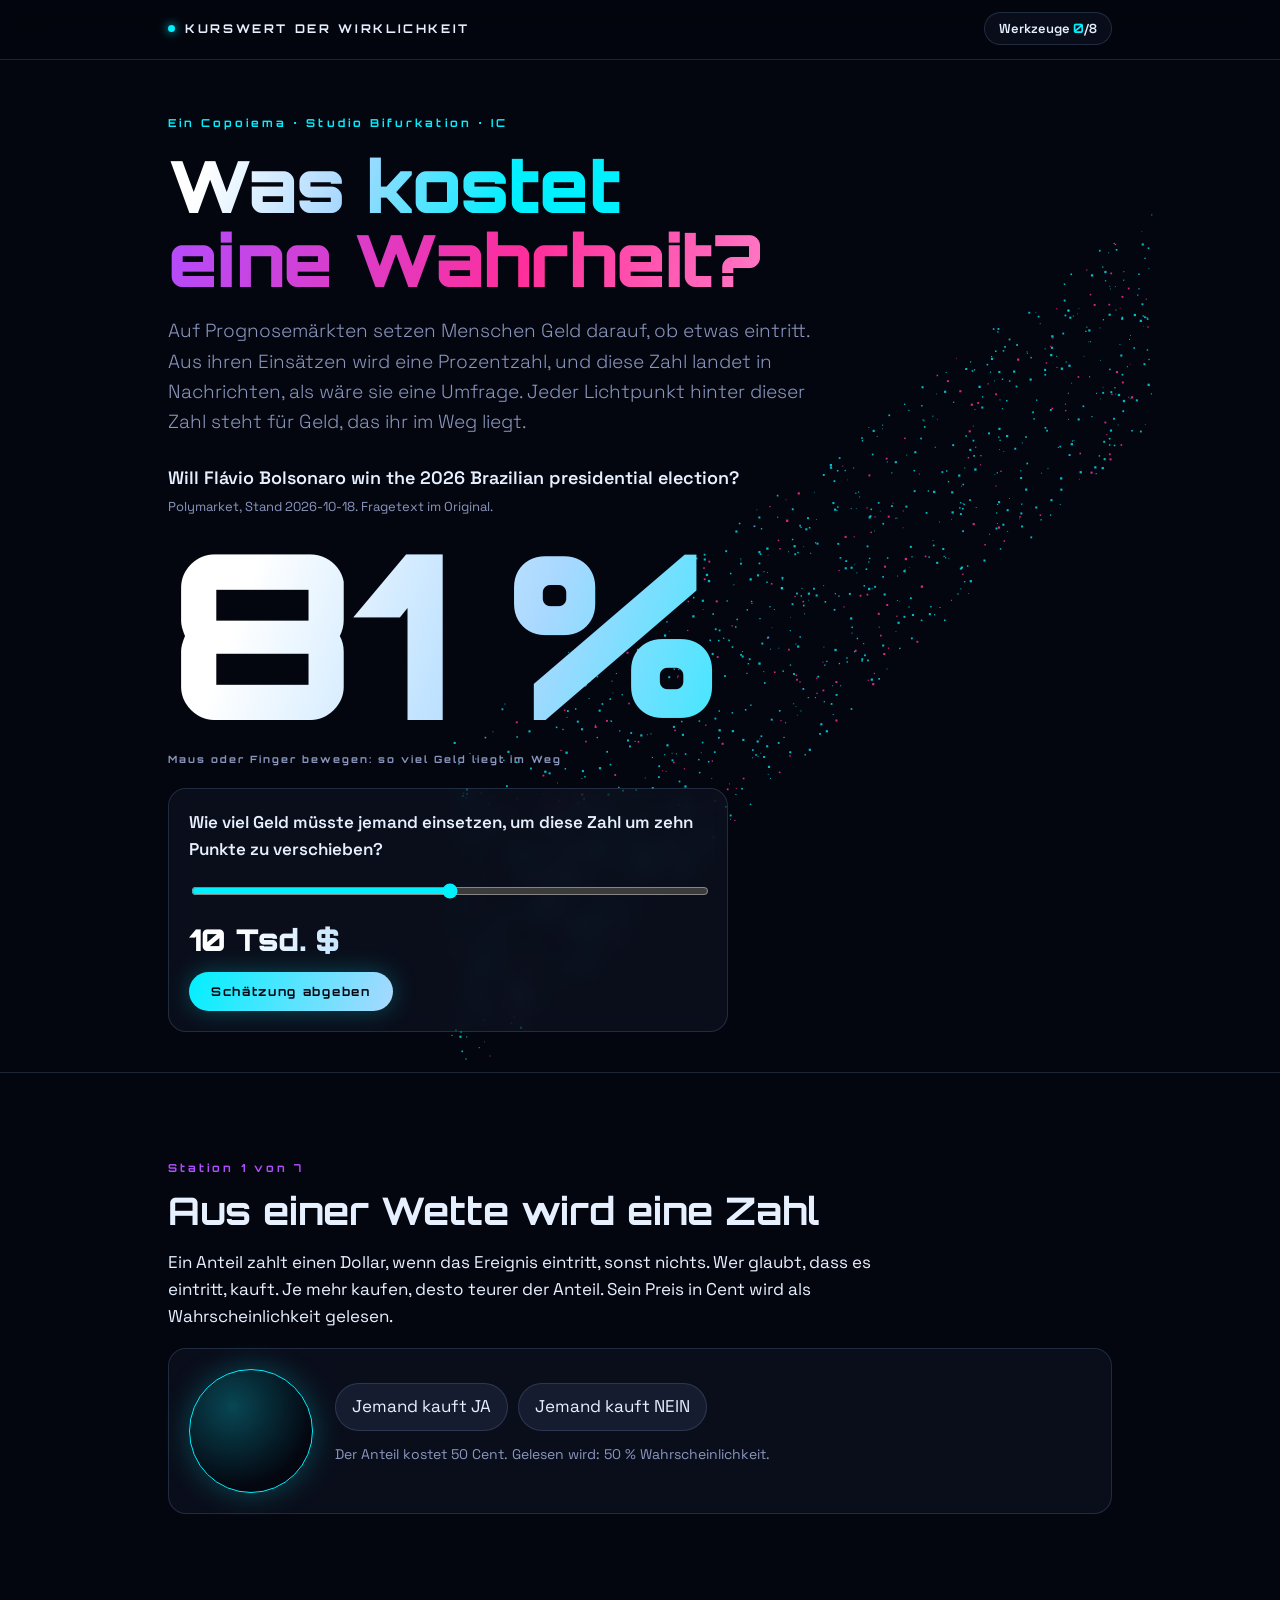
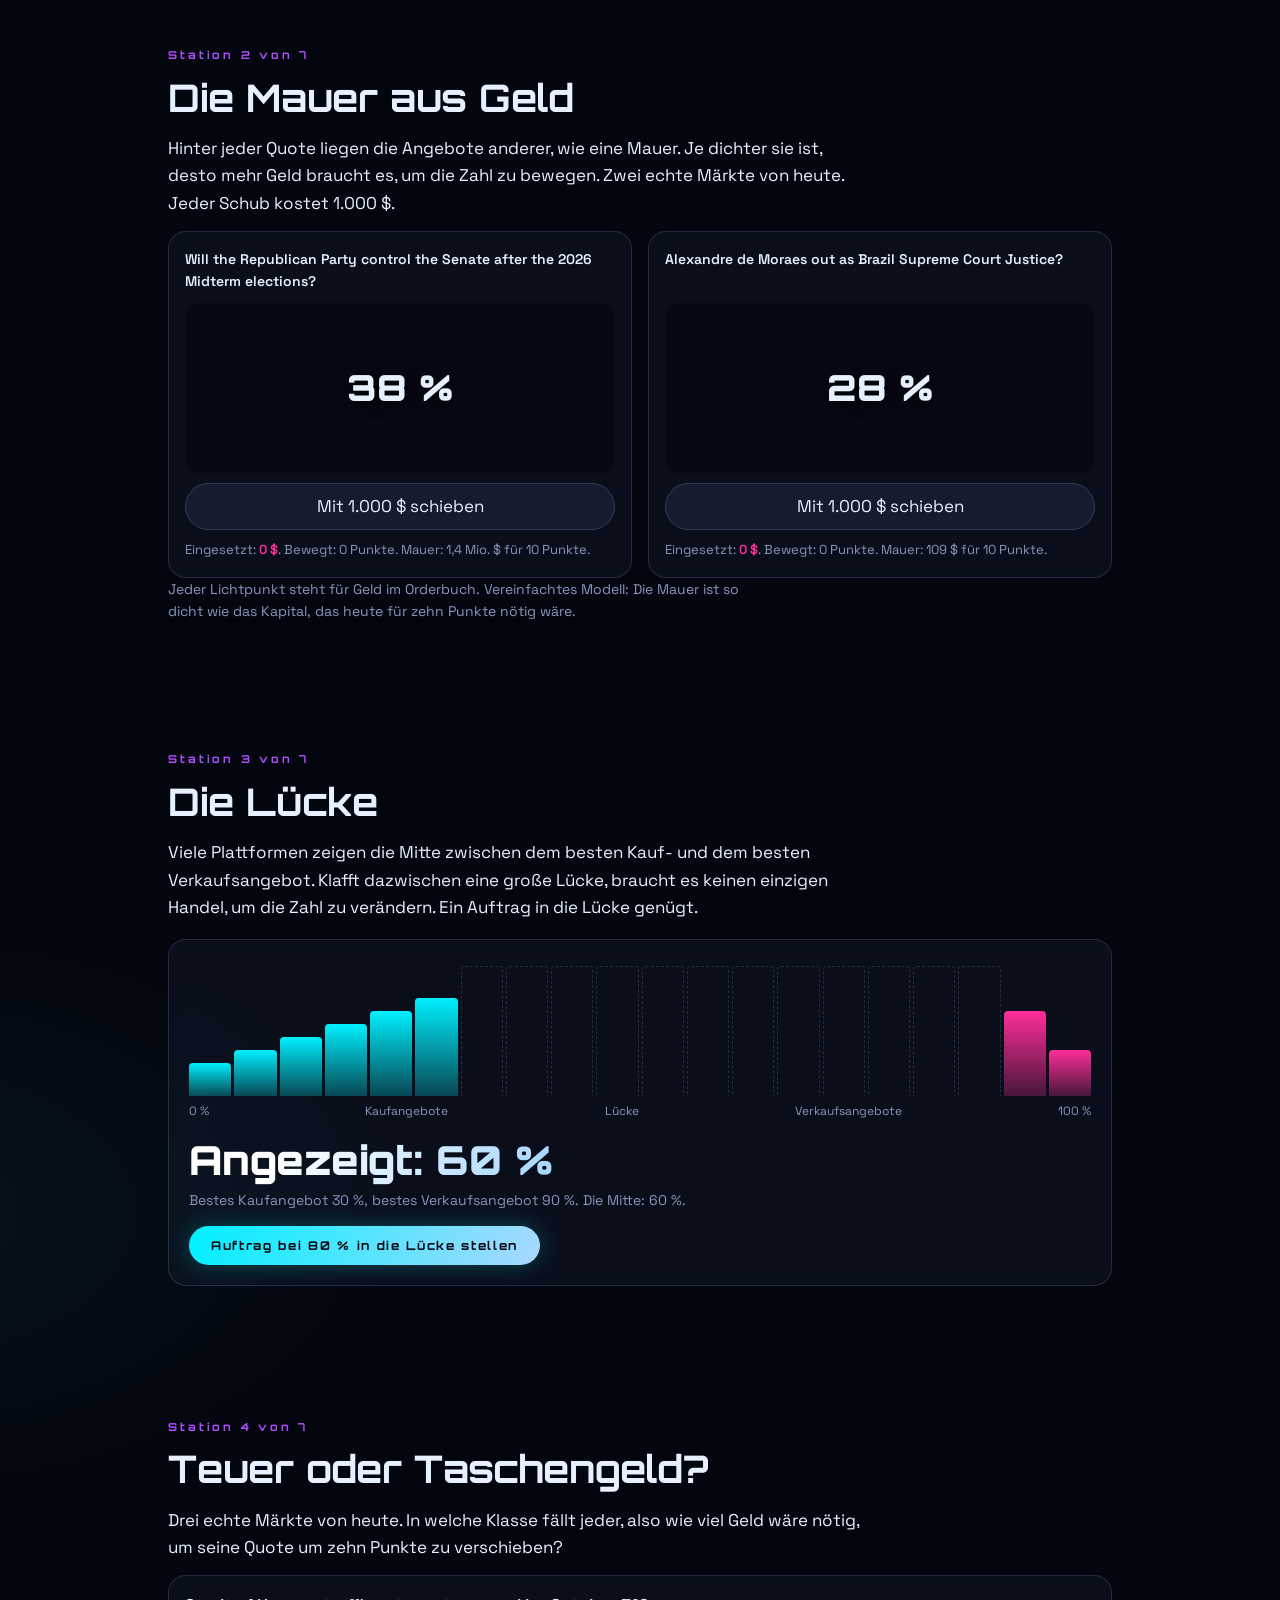
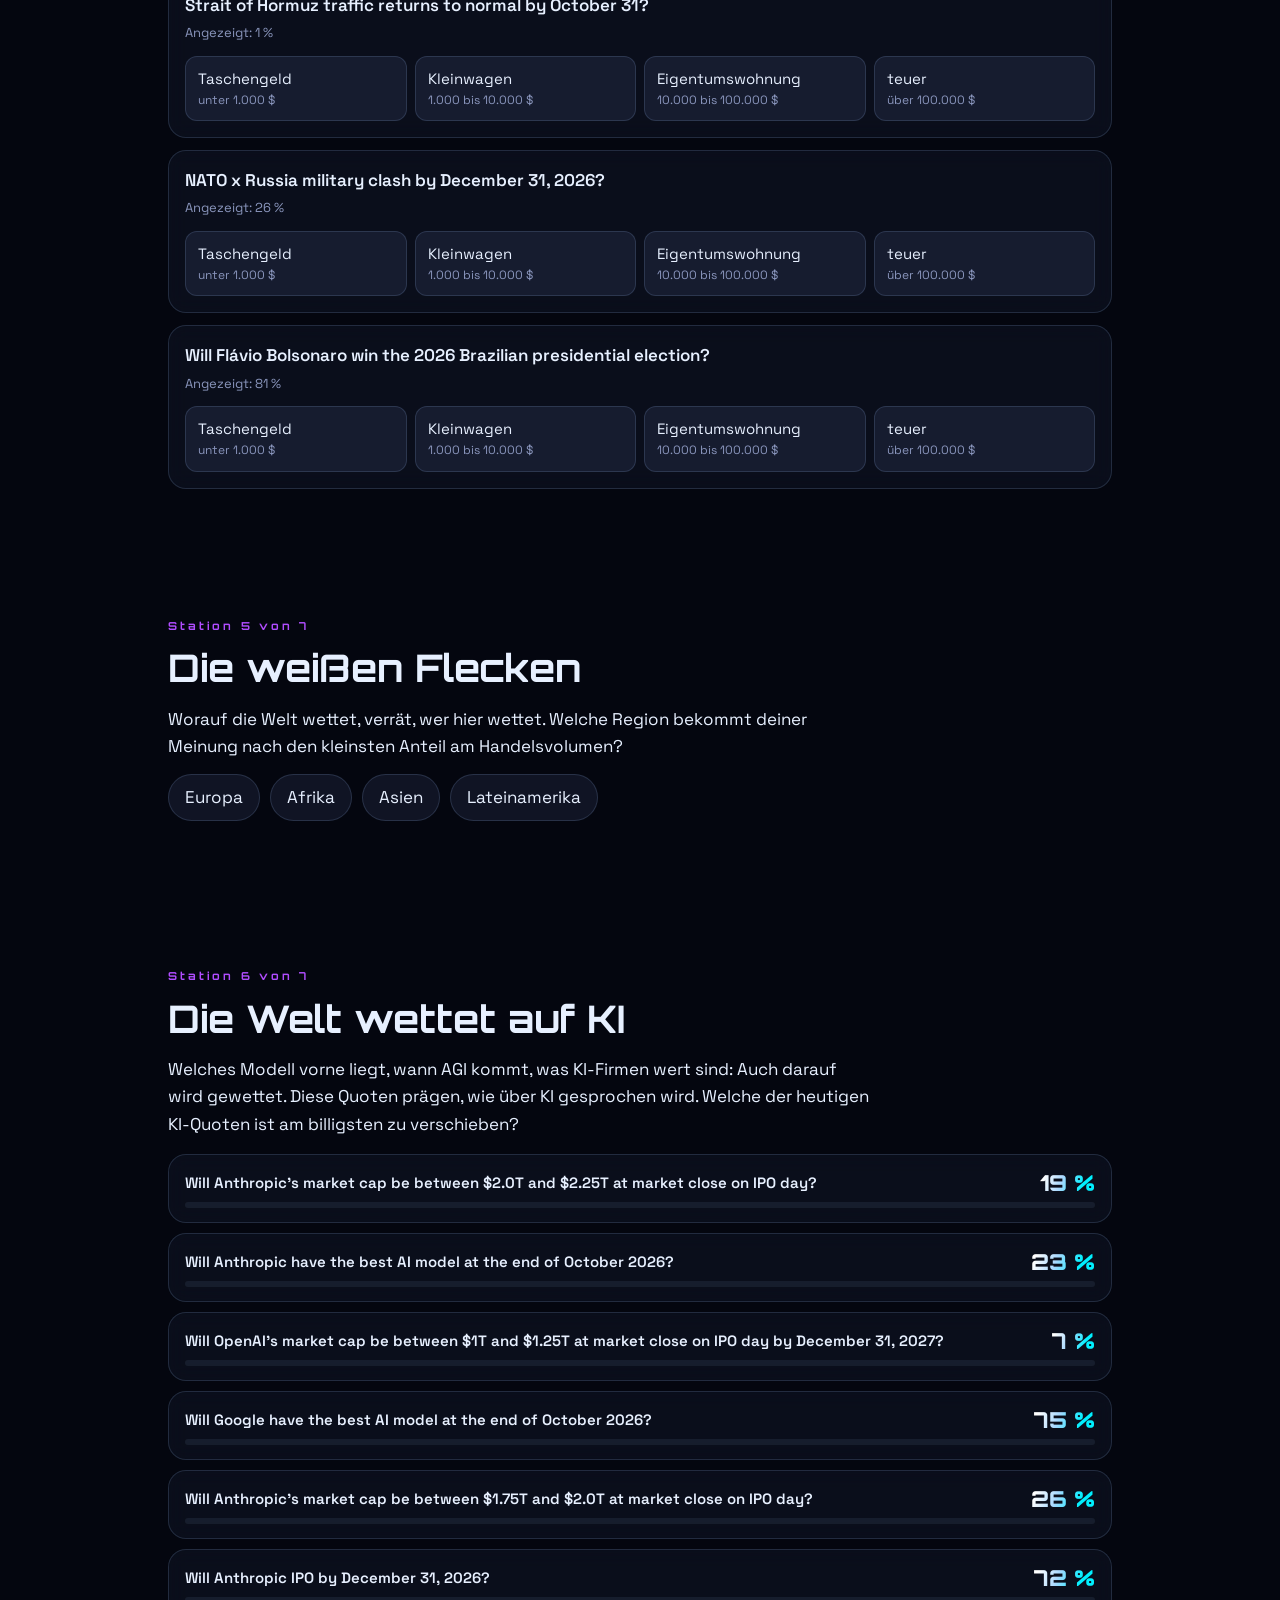
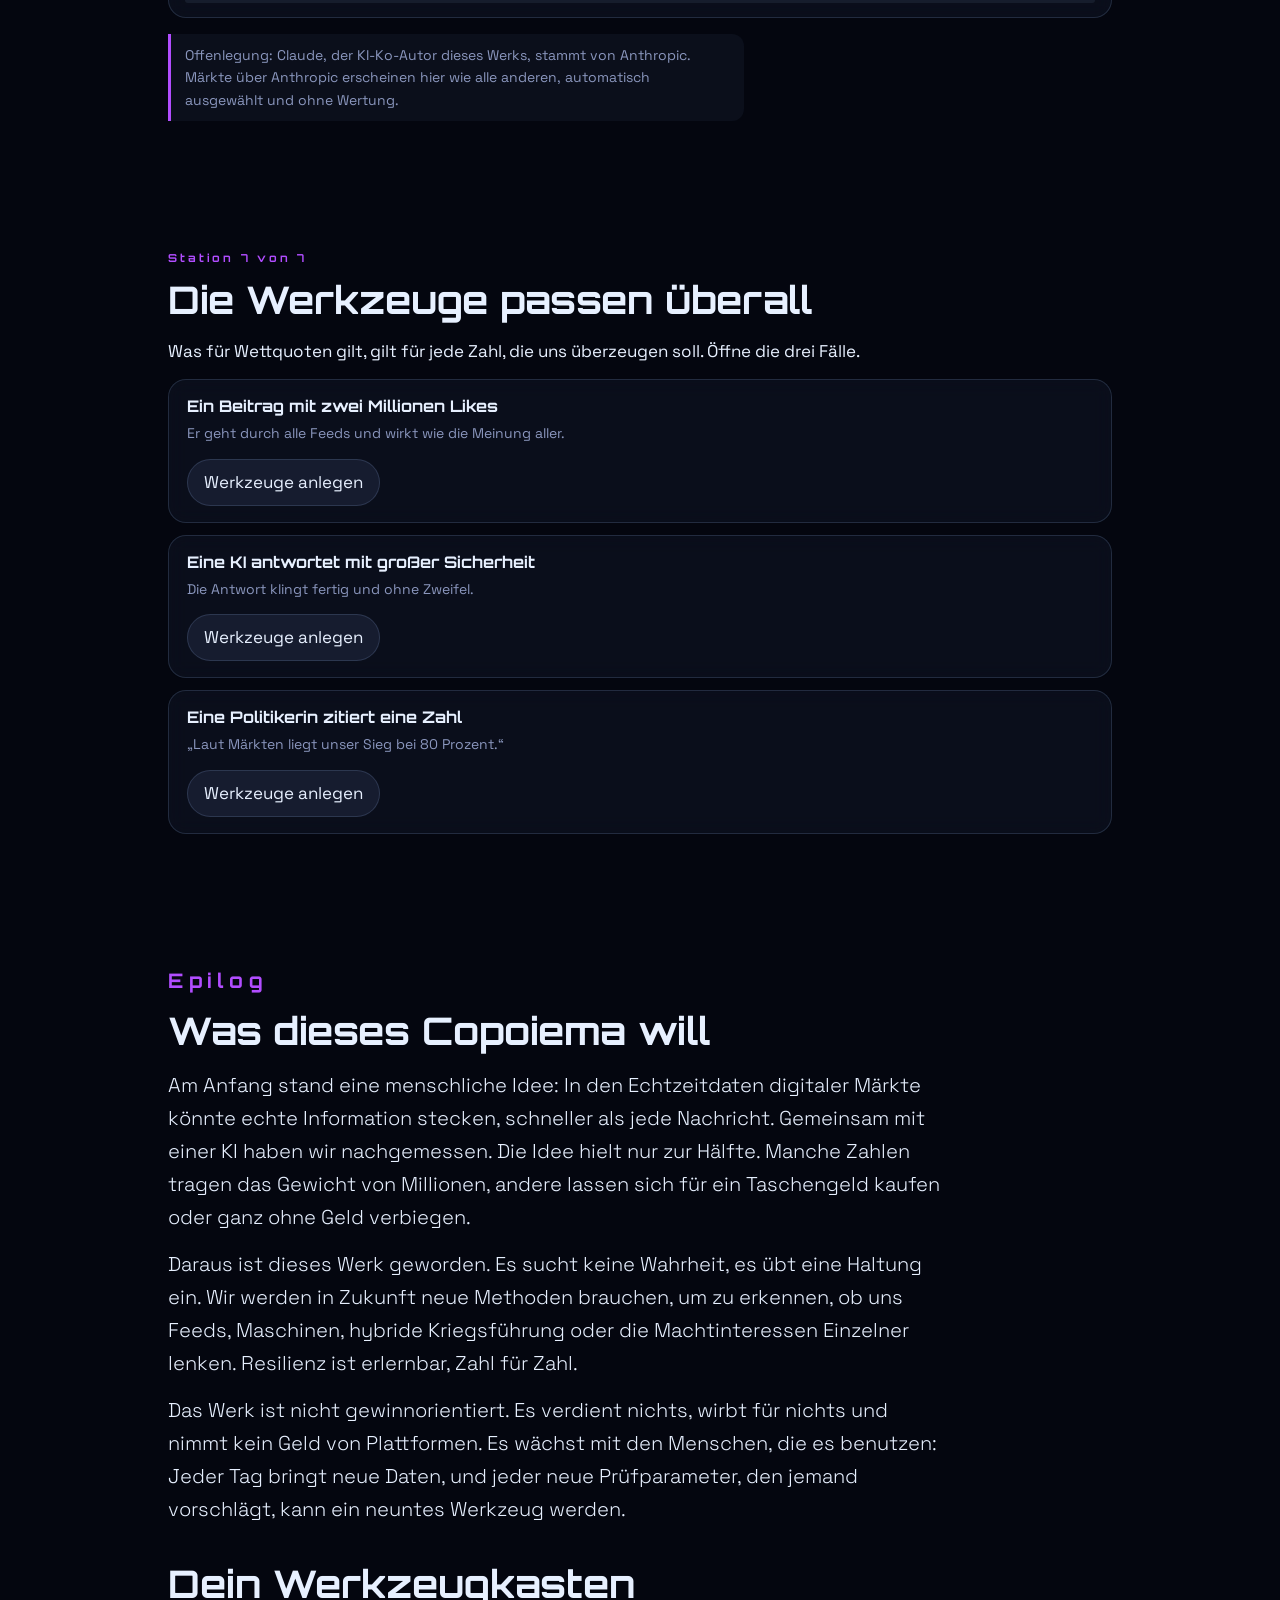
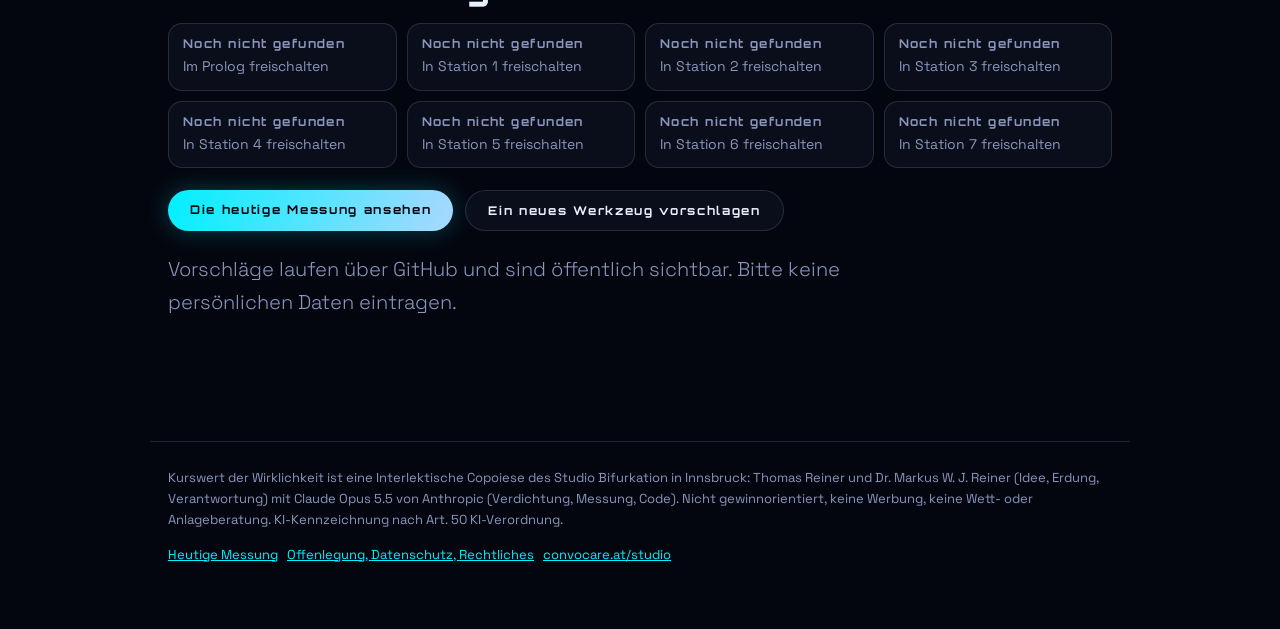
==== commit fa2f6ee5: "Tageslauf 2026-10-18" ====
--- a/site/index.html
+++ b/site/index.html
@@ -5,244 +5,291 @@
 <meta name="viewport" content="width=device-width,initial-scale=1">
 <title>Kurswert der Wirklichkeit</title>
 <meta name="description" content="Eine Reise in sieben Stationen: Wie belastbar ist eine Zahl, die als Nachricht zitiert wird? Ein nicht gewinnorientiertes Copoiema des Studio Bifurkation.">
+<link rel="stylesheet" href="ci.css">
 <style>
-:root{--bg:#0d0f12;--card:#151820;--raised:#1a1d24;--line:#2d3748;--text:#e2e8f0;--muted:#94a3b8;
---amber:#f59e0b;--teal:#2dd4bf;--red:#f87171;--focus:#2dd4bf}
 *{box-sizing:border-box}
 html{scroll-behavior:smooth}
-@media (prefers-reduced-motion:reduce){html{scroll-behavior:auto}*{transition:none!important;animation:none!important}}
-body{margin:0;background:var(--bg);color:var(--text);font:17px/1.55 system-ui,"Segoe UI",Helvetica,Arial,sans-serif}
-a{color:var(--teal)}
-:focus-visible{outline:2px solid var(--focus);outline-offset:3px;border-radius:4px}
+body{margin:0;overflow-x:hidden;background:var(--void);color:var(--text);font:400 17px/1.6 var(--body);
+  background-image:radial-gradient(1200px 600px at 80% -10%,rgba(177,77,255,.10),transparent 60%),
+                   radial-gradient(900px 500px at -10% 40%,rgba(0,240,255,.06),transparent 60%)}
+a{color:var(--cyan)}
+:focus-visible{outline:2px solid var(--cyan);outline-offset:3px;border-radius:6px}
 button{font:inherit;color:inherit;cursor:pointer}
-
-/* Kopfleiste: Fortschritt und Werkzeugkasten */
-.bar{position:sticky;top:0;z-index:20;background:rgba(13,15,18,.92);backdrop-filter:blur(6px);border-bottom:1px solid var(--line)}
-.bar-in{max-width:760px;margin:0 auto;padding:10px 16px;display:flex;justify-content:space-between;align-items:center;gap:12px}
-.bar-title{font-size:14px;color:var(--muted);text-decoration:none;white-space:nowrap}
-.kit-btn{white-space:nowrap}
-.kit-btn{background:var(--raised);border:1px solid var(--line);border-radius:99px;padding:6px 14px;font-size:14px}
-.kit-btn b{color:var(--amber);font-variant-numeric:tabular-nums}
-.progress{height:2px;background:var(--amber);width:0;transition:width .4s ease}
-
-main{max-width:760px;margin:0 auto;padding:0 16px 96px}
-section{padding:72px 0 24px;border-bottom:1px solid var(--line)}
-section:last-of-type{border-bottom:0}
-.step{color:var(--muted);font-size:14px;margin:0 0 6px}
-h1{font-size:42px;line-height:1.1;margin:0 0 14px;letter-spacing:-.015em}
-h2{font-size:25px;line-height:1.25;margin:0 0 12px}
-p{margin:0 0 14px;max-width:66ch}
+.grad{background:var(--grad-ice);-webkit-background-clip:text;background-clip:text;color:transparent}
+.heat{background:var(--grad-heat);-webkit-background-clip:text;background-clip:text;color:transparent}
+
+/* Kopfleiste */
+.bar{position:sticky;top:0;z-index:30;background:rgba(4,6,15,.72);backdrop-filter:blur(14px);-webkit-backdrop-filter:blur(14px);border-bottom:1px solid var(--glass-border)}
+.bar-in{max-width:980px;margin:0 auto;padding:12px 18px;display:flex;justify-content:space-between;align-items:center;gap:12px}
+.brand{font:700 12px/1 var(--display);letter-spacing:.22em;color:var(--text);text-decoration:none;white-space:nowrap;display:flex;align-items:center;gap:10px}
+.brand::before{content:"";width:7px;height:7px;border-radius:50%;background:var(--cyan);box-shadow:0 0 10px var(--cyan)}
+.kit-btn{background:var(--glass);border:1px solid var(--glass-border);border-radius:99px;padding:7px 14px;font:600 13px var(--body);white-space:nowrap}
+.kit-btn b{font-family:var(--display);color:var(--cyan)}
+@media (max-width:520px){.brand{font-size:9px;letter-spacing:.12em;gap:7px}.kit-btn{padding:6px 10px;font-size:12px}.bar-in{padding:10px 14px}}
+.progress{height:2px;width:0;background:var(--grad-heat);transition:width .5s ease}
+
+/* Hero mit Partikelfeld */
+.hero{position:relative;min-height:calc(100svh - 50px);display:flex;align-items:center;overflow:hidden;border-bottom:1px solid var(--glass-border)}
+#field{position:absolute;inset:0;width:100%;height:100%}
+.hero-in{position:relative;z-index:2;max-width:980px;margin:0 auto;padding:56px 18px 40px;width:100%}
+.kicker{font:700 11px/1.4 var(--display);letter-spacing:.28em;color:var(--cyan);margin:0 0 18px}
+h1{font:900 clamp(38px,7vw,72px)/1.02 var(--display);letter-spacing:-.01em;margin:0 0 20px}
+.lede{font-weight:300;font-size:19px;color:var(--muted);max-width:56ch;margin:0 0 26px}
+.q{font-weight:600;font-size:18px;max-width:52ch;margin:0}
+.q small{display:block;font-weight:400;font-size:13px;color:var(--muted);margin-top:4px}
+.big{font:900 clamp(96px,24vw,230px)/.95 var(--display);letter-spacing:-.03em;margin:6px 0 10px;font-variant-numeric:tabular-nums;transition:filter .4s}
+.big.moved{filter:drop-shadow(0 0 24px rgba(255,46,154,.45))}
+.hint{font:700 10px/1.4 var(--display);letter-spacing:.2em;color:var(--muted);margin:0 0 22px}
+
+.glass{background:var(--glass);border:1px solid var(--glass-border);border-radius:18px;backdrop-filter:blur(10px);-webkit-backdrop-filter:blur(10px)}
+.guess{padding:20px;max-width:560px}
+.guess label{display:block;font-weight:600;margin-bottom:12px}
+input[type=range]{width:100%;accent-color:var(--cyan);height:28px}
+.val{font:900 30px var(--display);margin:8px 0 14px}
+.go{display:inline-block;border:0;border-radius:99px;padding:12px 22px;font:700 12px var(--display);letter-spacing:.14em;color:#04060f;
+  background:linear-gradient(110deg,#00f0ff,#a9d8ff);box-shadow:0 0 24px rgba(0,240,255,.25);text-decoration:none}
+.go.ghost{background:var(--glass);color:var(--text);border:1px solid var(--glass-border);box-shadow:none}
+.go:disabled{opacity:.35;cursor:default;box-shadow:none}
+.reveal{display:none;margin-top:16px;padding:14px 16px;border-radius:12px;background:var(--glass-2);border-left:3px solid var(--pink)}
+.reveal.on{display:block}
+.reveal strong{color:var(--cyan)}
+
+main{max-width:980px;margin:0 auto;padding:0 18px 80px}
+section{padding:88px 0 28px}
+.step{font:700 11px/1.4 var(--display);letter-spacing:.28em;color:var(--violet);margin:0 0 12px}
+h2{font:700 clamp(26px,4.2vw,38px)/1.15 var(--display);margin:0 0 16px}
+p{margin:0 0 14px;max-width:64ch}
 .muted{color:var(--muted)}
-.small{font-size:15px}
-
-/* Prolog: die große Zahl */
-.question{font-size:19px;font-weight:600;margin:28px 0 4px;max-width:58ch}
-.question small{display:block;font-weight:400;color:var(--muted);font-size:14px;margin-top:4px}
-.big{font-size:clamp(112px,30vw,220px);line-height:.9;font-weight:800;letter-spacing:-.04em;
-font-variant-numeric:tabular-nums;color:var(--text);margin:8px 0 18px;transition:color .3s}
-.big.moved{color:var(--amber)}
-.guess{background:var(--card);border:1px solid var(--line);border-radius:12px;padding:18px}
-.guess label{display:block;font-weight:600;margin-bottom:10px}
-input[type=range]{width:100%;accent-color:var(--amber);height:28px}
-.guess-val{font-size:28px;font-weight:700;color:var(--amber);font-variant-numeric:tabular-nums;margin:6px 0 12px}
-.go{background:var(--amber);color:#0d0f12;border:0;border-radius:8px;padding:11px 18px;font-weight:700}
-.go.ghost{background:none;color:var(--teal);border:1px solid var(--teal)}
-.go:disabled{opacity:.4;cursor:default}
-.reveal{margin-top:16px;padding:16px 18px;border-left:3px solid var(--teal);background:var(--raised);border-radius:0 10px 10px 0;display:none}
-.reveal.on{display:block}
-.reveal strong{color:var(--teal)}
-
-/* Werkzeug-Karte am Ende jeder Station */
-.tool{margin-top:22px;display:none;border:1px dashed var(--amber);border-radius:12px;padding:14px 16px}
-.tool.on{display:block}
-.tool .k{color:var(--amber);font-weight:700;font-size:15px;margin:0 0 4px}
+.small{font-size:14px}
+.stage{padding:20px;margin:18px 0}
+
+/* Werkzeug */
+.tool{display:none;margin-top:24px;padding:16px 18px;border-radius:16px;position:relative;background:var(--glass)}
+.tool::before{content:"";position:absolute;inset:0;border-radius:16px;padding:1px;background:var(--grad-heat);
+  -webkit-mask:linear-gradient(#000 0 0) content-box,linear-gradient(#000 0 0);-webkit-mask-composite:xor;mask-composite:exclude;pointer-events:none}
+.tool.on{display:block;animation:pop .5s ease}
+@keyframes pop{from{transform:scale(.97);opacity:0}to{transform:none;opacity:1}}
+.tool .k{font:700 11px var(--display);letter-spacing:.2em;margin:0 0 6px}
 .tool p{margin:0}
 
-/* Station 1: Münze */
-.coin-row{display:flex;gap:18px;align-items:center;flex-wrap:wrap;margin:14px 0}
-.coin{width:118px;height:118px;border-radius:50%;border:3px solid var(--amber);display:grid;place-items:center;
-font-size:30px;font-weight:800;color:var(--amber);background:radial-gradient(circle at 35% 30%,#2a2416,#151820 70%);font-variant-numeric:tabular-nums}
+/* Station 1 */
+.coin-row{display:flex;gap:22px;align-items:center;flex-wrap:wrap}
+.coin{width:124px;height:124px;border-radius:50%;display:grid;place-items:center;font:900 28px var(--display);
+  background:radial-gradient(circle at 35% 30%,rgba(0,240,255,.25),rgba(4,6,15,.9) 70%);border:1px solid var(--cyan);box-shadow:0 0 30px rgba(0,240,255,.25)}
 .btns{display:flex;gap:10px;flex-wrap:wrap}
-.btn{background:var(--raised);border:1px solid var(--line);border-radius:8px;padding:9px 14px}
-.btn:hover{border-color:var(--teal)}
-
-/* Station 2: zwei Mauern */
-.walls{display:grid;grid-template-columns:1fr 1fr;gap:14px;margin:16px 0}
-.wall{background:var(--card);border:1px solid var(--line);border-radius:12px;padding:14px;display:flex;flex-direction:column;gap:10px}
-.wall .q{font-size:14px;font-weight:600;min-height:3.2em}
-.meter{height:150px;position:relative;background:var(--raised);border-radius:8px;overflow:hidden}
-.meter .fill{position:absolute;left:0;right:0;bottom:0;background:linear-gradient(var(--teal),#1a8f82);transition:height .35s ease}
-.meter .num{position:absolute;inset:0;display:grid;place-items:center;font-size:34px;font-weight:800;font-variant-numeric:tabular-nums;text-shadow:0 2px 12px rgba(0,0,0,.6)}
-.spent{font-size:14px;color:var(--muted);font-variant-numeric:tabular-nums}
-.spent b{color:var(--amber)}
-@media (max-width:520px){.walls{grid-template-columns:1fr}}
-
-/* Station 3: die Lücke */
-.book{display:grid;grid-template-columns:repeat(20,1fr);gap:3px;align-items:end;height:130px;margin:18px 0 6px;position:relative}
-.book i{display:block;border-radius:3px 3px 0 0}
-.book i.b{background:#1a8f82}
-.book i.a{background:#b45309}
-.book i.gap{background:transparent;border:1px dashed var(--line);border-bottom:0;height:100%!important}
-.book i.mine{background:var(--amber)!important;border:0}
-.axis{display:flex;justify-content:space-between;font-size:13px;color:var(--muted);font-variant-numeric:tabular-nums}
-.shown{font-size:clamp(28px,9vw,44px);white-space:nowrap;font-weight:800;font-variant-numeric:tabular-nums;margin:12px 0 2px;transition:color .3s}
-
-/* Station 4: Quiz */
-.quiz{background:var(--card);border:1px solid var(--line);border-radius:12px;padding:16px;margin:14px 0}
+.btn{background:var(--glass-2);border:1px solid var(--glass-border);border-radius:99px;padding:9px 16px}
+.btn:hover:not(:disabled){border-color:var(--cyan)}
+.btn:disabled{opacity:.45;cursor:default}
+
+/* Station 2 */
+.walls{display:grid;grid-template-columns:1fr 1fr;gap:16px}
+.wall{padding:16px;display:flex;flex-direction:column;gap:10px}
+.wall .mq{font-size:14px;font-weight:600;min-height:3.2em}
+.meter{position:relative;height:170px;border-radius:12px;overflow:hidden;background:rgba(4,6,15,.6)}
+.meter canvas{position:absolute;inset:0;width:100%;height:100%}
+.meter .num{position:absolute;inset:0;display:grid;place-items:center;font:900 36px var(--display);text-shadow:0 2px 16px rgba(0,0,0,.8)}
+.spent{font-size:13px;color:var(--muted)}
+.spent b{color:var(--pink)}
+@media (max-width:620px){.walls{grid-template-columns:1fr}}
+
+/* Station 3 */
+.book{display:grid;grid-template-columns:repeat(20,1fr);gap:3px;align-items:end;height:130px;margin:6px 0}
+.book i{display:block;border-radius:4px 4px 0 0}
+.book i.b{background:linear-gradient(#00f0ff,rgba(0,240,255,.25))}
+.book i.a{background:linear-gradient(#ff2e9a,rgba(255,46,154,.25))}
+.book i.gap{border:1px dashed var(--glass-border);border-bottom:0;height:100%!important}
+.book i.mine{background:var(--violet)!important;border:0;box-shadow:0 0 16px var(--violet)}
+.axis{display:flex;justify-content:space-between;font-size:12px;color:var(--muted)}
+.shown{font:900 clamp(26px,7vw,40px) var(--display);margin:14px 0 4px;white-space:nowrap}
+
+/* Station 4 */
+.quiz{padding:16px;margin:12px 0}
 .quiz .mq{font-weight:600;margin:0 0 4px}
-.quiz .mp{color:var(--muted);font-size:14px;margin:0 0 12px}
-.choices{display:grid;grid-template-columns:repeat(auto-fit,minmax(130px,1fr));gap:8px}
-.choice{background:var(--raised);border:1px solid var(--line);border-radius:8px;padding:10px;text-align:left;font-size:15px}
-.choice small{display:block;color:var(--muted);font-size:13px}
-.choice.right{border-color:var(--teal);background:#12312e}
-.choice.wrong{border-color:var(--red);opacity:.7}
-.score{font-variant-numeric:tabular-nums;color:var(--amber);font-weight:700}
-
-/* Station 5: Flecken */
-.regions{display:grid;gap:8px;margin:14px 0}
-.rbar{display:grid;grid-template-columns:150px 1fr 60px;gap:10px;align-items:center;font-size:15px}
-.rbar .t{height:12px;background:var(--raised);border-radius:6px;overflow:hidden}
-.rbar .t span{display:block;height:100%;background:var(--teal);width:0;transition:width .6s ease}
+.quiz .mp{color:var(--muted);font-size:13px;margin:0 0 12px}
+.choices{display:grid;grid-template-columns:repeat(auto-fit,minmax(140px,1fr));gap:8px}
+.choice{background:var(--glass-2);border:1px solid var(--glass-border);border-radius:12px;padding:10px 12px;text-align:left;font-size:15px}
+.choice small{display:block;color:var(--muted);font-size:12px}
+.choice.right{border-color:var(--green);box-shadow:0 0 0 1px var(--green) inset}
+.choice.wrong{border-color:var(--red);opacity:.6}
+.score{font:700 14px var(--display);letter-spacing:.06em;color:var(--cyan)}
+
+/* Station 5 */
+.regions{display:grid;gap:9px;margin:16px 0}
+.rbar{display:grid;grid-template-columns:150px 1fr 60px;gap:12px;align-items:center;font-size:15px}
+.rbar .t{height:10px;border-radius:5px;background:rgba(160,200,255,.08);overflow:hidden}
+.rbar .t span{display:block;height:100%;width:0;background:var(--grad-heat);transition:width .8s ease}
 .rbar .v{text-align:right;color:var(--muted);font-variant-numeric:tabular-nums}
 @media (max-width:520px){.rbar{grid-template-columns:118px 1fr 52px;font-size:14px}}
 
-/* Station 6: Übertragen */
+/* Station 6: KI */
+.ai-list{display:grid;gap:10px;margin:16px 0}
+.ai{display:grid;grid-template-columns:minmax(0,1fr) auto;font-family:var(--body);color:var(--text);gap:6px 14px;padding:14px 16px;align-items:center;text-align:left;width:100%}
+.ai{white-space:normal}
+.ai .aq{display:block;white-space:normal;font-weight:600;font-size:15px;min-width:0;overflow-wrap:break-word;line-height:1.4}
+.ai .ap,.ai .aw,.ai .am{display:block}
+.ai .ap{font:900 22px var(--display)}
+.ai .aw{grid-column:1/-1;height:6px;border-radius:3px;background:rgba(160,200,255,.08);overflow:hidden}
+.ai .aw span{display:block;height:100%;width:0;background:var(--grad-ice);transition:width .8s ease}
+.ai .am{grid-column:1/-1;font-size:13px;color:var(--muted);display:none}
+.ai.shown .am{display:block}
+.ai.pick{border-color:var(--pink)}
+.ai.cheap{border-color:var(--green)}
+.disclose{border-left:3px solid var(--violet);padding:10px 14px;background:var(--glass);border-radius:0 12px 12px 0;font-size:14px;color:var(--muted)}
+
+/* Station 7 */
 .cases{display:grid;gap:12px;margin:14px 0}
-.case{background:var(--card);border:1px solid var(--line);border-radius:12px;padding:14px 16px}
-.case h3{font-size:17px;margin:0 0 6px}
-.case ol{margin:8px 0 0;padding-left:20px;color:var(--muted);display:none}
+.case{padding:16px 18px}
+.case h3{font:700 16px var(--display);margin:0 0 6px}
+.case ol{display:none;margin:10px 0 0;padding-left:20px;color:var(--muted)}
 .case.open ol{display:block}
-.case button{margin-top:6px}
 
 /* Epilog */
-.manifest p{font-size:19px;line-height:1.6;max-width:62ch}
-.kitlist{list-style:none;padding:0;margin:18px 0;display:grid;gap:8px}
-.kitlist li{border:1px solid var(--line);border-radius:10px;padding:10px 14px;color:var(--muted)}
-.kitlist li.got{border-color:var(--amber);color:var(--text)}
-.kitlist li b{display:block;color:var(--amber);font-size:15px}
-.kitlist li:not(.got) b{color:var(--muted)}
-.next{display:flex;gap:10px;flex-wrap:wrap;margin:18px 0}
-.next a{text-decoration:none}
-
-/* Werkzeugkasten-Schublade */
-dialog{background:var(--raised);color:var(--text);border:1px solid var(--amber);border-radius:14px;max-width:min(560px,calc(100vw - 32px));padding:20px}
-dialog::backdrop{background:rgba(13,15,18,.7)}
-dialog h2{margin-top:0}
-footer{max-width:760px;margin:0 auto;padding:24px 16px 48px;color:var(--muted);font-size:14px;border-top:1px solid var(--line)}
+.manifest p{font-weight:300;font-size:20px;line-height:1.65;max-width:60ch}
+.kitlist{list-style:none;padding:0;margin:18px 0;display:grid;grid-template-columns:repeat(auto-fit,minmax(220px,1fr));gap:10px}
+.kitlist li{padding:12px 14px;border-radius:14px;border:1px solid var(--glass-border);background:var(--glass);color:var(--muted);font-size:14px}
+.kitlist li.got{color:var(--text);border-color:rgba(255,46,154,.55);box-shadow:0 0 18px rgba(177,77,255,.15)}
+.kitlist li b{display:block;font:700 12px var(--display);letter-spacing:.12em;margin-bottom:4px;color:var(--muted)}
+.kitlist li.got b{color:var(--pink)}
+.next{display:flex;gap:12px;flex-wrap:wrap;margin:22px 0}
+
+dialog{background:rgba(7,10,24,.94);color:var(--text);border:1px solid var(--glass-border);border-radius:18px;max-width:min(720px,calc(100vw - 32px));padding:22px;backdrop-filter:blur(14px)}
+dialog::backdrop{background:rgba(4,6,15,.7)}
+footer{max-width:980px;margin:0 auto;padding:26px 18px 50px;border-top:1px solid var(--glass-border);color:var(--muted);font-size:13px}
 footer p{max-width:none}
+@media (prefers-reduced-motion:reduce){html{scroll-behavior:auto}*{transition:none!important;animation:none!important}}
 </style>
 </head>
 <body>
 
 <div class="bar">
   <div class="bar-in">
-    <a class="bar-title" href="#prolog">Kurswert der Wirklichkeit</a>
-    <button class="kit-btn" id="kitBtn" type="button" aria-haspopup="dialog" aria-label="Werkzeugkasten öffnen">Werkzeuge <b id="kitCount">0</b>/7</button>
+    <a class="brand" href="#top">KURSWERT DER WIRKLICHKEIT</a>
+    <button class="kit-btn" id="kitBtn" type="button" aria-haspopup="dialog" aria-label="Werkzeugkasten öffnen">Werkzeuge <b id="kitCount">0</b>/8</button>
   </div>
   <div class="progress" id="progress"></div>
 </div>
 
+<header class="hero" id="top">
+  <canvas id="field" aria-hidden="true"></canvas>
+  <div class="hero-in">
+    <p class="kicker">Ein Copoiema · Studio Bifurkation · IC</p>
+    <h1><span class="grad">Was kostet</span><br><span class="heat">eine Wahrheit?</span></h1>
+    <p class="lede">Auf Prognosemärkten setzen Menschen Geld darauf, ob etwas eintritt. Aus ihren Einsätzen wird eine Prozentzahl, und diese Zahl landet in Nachrichten, als wäre sie eine Umfrage. Jeder Lichtpunkt hinter dieser Zahl steht für Geld, das ihr im Weg liegt.</p>
+    <p class="q" id="pQuestion">Daten werden geladen<small id="pMeta"></small></p>
+    <div class="big grad" id="pBig" aria-live="polite">81 %</div>
+    <p class="hint">Maus oder Finger bewegen: so viel Geld liegt im Weg</p>
+    <div class="guess glass">
+      <label for="pRange">Wie viel Geld müsste jemand einsetzen, um diese Zahl um zehn Punkte zu verschieben?</label>
+      <input type="range" id="pRange" min="0" max="100" value="50">
+      <div class="val grad" id="pVal">10.000 $</div>
+      <button class="go" id="pGo" type="button">Schätzung abgeben</button>
+      <div class="reveal" id="pReveal" role="status"></div>
+    </div>
+    <div class="tool" id="t1"><p class="k heat">Werkzeug 1 · Die Preisfrage</p><p>Bevor ich einer Zahl glaube, frage ich: Was würde es kosten, sie zu verschieben?</p></div>
+  </div>
+</header>
+
 <main>
 
-<section id="prolog">
-  <h1>Was kostet eine Wahrheit?</h1>
-  <p>Auf Prognosemärkten setzen Menschen Geld darauf, ob etwas eintritt. Aus ihren Einsätzen wird eine Prozentzahl, und diese Zahl landet in Nachrichten, als wäre sie eine Umfrage. Hier ist die meistgehandelte Frage von heute.</p>
-  <p class="question" id="pQuestion">Daten werden geladen<small id="pMeta"></small></p>
-  <div class="big" id="pBig" aria-live="polite">81 %</div>
-  <div class="guess">
-    <label for="pRange">Was glaubst du: Wie viel Geld müsste jemand einsetzen, um diese Zahl um zehn Punkte zu verschieben?</label>
-    <input type="range" id="pRange" min="0" max="100" value="50" aria-describedby="pVal">
-    <div class="guess-val" id="pVal">10.000 $</div>
-    <button class="go" id="pGo" type="button">Schätzung abgeben</button>
-    <div class="reveal" id="pReveal" role="status"></div>
-  </div>
-  <div class="tool" id="t1"><p class="k">Werkzeug 1: die Preisfrage</p><p>Bevor ich einer Zahl glaube, frage ich: Was würde es kosten, sie zu verschieben?</p></div>
-</section>
-
 <section id="s1">
-  <p class="step">Station 1 von 6</p>
+  <p class="step">Station 1 von 7</p>
   <h2>Aus einer Wette wird eine Zahl</h2>
   <p>Ein Anteil zahlt einen Dollar, wenn das Ereignis eintritt, sonst nichts. Wer glaubt, dass es eintritt, kauft. Je mehr kaufen, desto teurer der Anteil. Sein Preis in Cent wird als Wahrscheinlichkeit gelesen.</p>
-  <div class="coin-row">
-    <div class="coin" id="coin" aria-live="polite">50 ¢</div>
-    <div class="btns">
-      <button class="btn" type="button" data-coin="5">Jemand kauft JA</button>
-      <button class="btn" type="button" data-coin="-5">Jemand kauft NEIN</button>
+  <div class="stage glass coin-row">
+    <div class="coin grad" id="coin" aria-live="polite">50 ¢</div>
+    <div>
+      <div class="btns">
+        <button class="btn" type="button" data-coin="5">Jemand kauft JA</button>
+        <button class="btn" type="button" data-coin="-5">Jemand kauft NEIN</button>
+      </div>
+      <p class="muted small" id="coinText" style="margin-top:12px">Der Anteil kostet 50 Cent. Gelesen wird: 50 % Wahrscheinlichkeit.</p>
     </div>
   </div>
-  <p class="muted small" id="coinText">Der Anteil kostet 50 Cent. Gelesen wird: 50 % Wahrscheinlichkeit.</p>
-  <div class="tool" id="t2"><p class="k">Werkzeug 2: die Herkunft</p><p>Eine Zahl hat immer einen Ursprung. Wer hat sie erzeugt, und womit? Hier: mit Geld, das Menschen setzen, die sich etwas davon versprechen.</p></div>
+  <div class="tool" id="t2"><p class="k heat">Werkzeug 2 · Die Herkunft</p><p>Jede Zahl hat einen Ursprung. Wer hat sie erzeugt, und womit? Hier: mit Geld von Menschen, die sich etwas davon versprechen.</p></div>
 </section>
 
 <section id="s2">
-  <p class="step">Station 2 von 6</p>
+  <p class="step">Station 2 von 7</p>
   <h2>Die Mauer aus Geld</h2>
-  <p>Hinter jeder Quote liegen Angebote anderer Leute, wie eine Mauer. Je dicker die Mauer, desto mehr Geld braucht es, um die Zahl zu bewegen. Links und rechts zwei echte Märkte von heute. Jeder Schub kostet 1.000 $.</p>
+  <p>Hinter jeder Quote liegen die Angebote anderer, wie eine Mauer. Je dichter sie ist, desto mehr Geld braucht es, um die Zahl zu bewegen. Zwei echte Märkte von heute. Jeder Schub kostet 1.000 $.</p>
   <div class="walls">
-    <div class="wall"><div class="q" id="wQa"></div><div class="meter"><div class="fill" id="wFa"></div><div class="num" id="wNa"></div></div>
+    <div class="wall glass"><div class="mq" id="wQa"></div><div class="meter"><canvas id="wCa"></canvas><div class="num" id="wNa"></div></div>
       <button class="btn" type="button" id="wBa">Mit 1.000 $ schieben</button><div class="spent" id="wSa"></div></div>
-    <div class="wall"><div class="q" id="wQb"></div><div class="meter"><div class="fill" id="wFb"></div><div class="num" id="wNb"></div></div>
+    <div class="wall glass"><div class="mq" id="wQb"></div><div class="meter"><canvas id="wCb"></canvas><div class="num" id="wNb"></div></div>
       <button class="btn" type="button" id="wBb">Mit 1.000 $ schieben</button><div class="spent" id="wSb"></div></div>
   </div>
-  <p class="muted small">Vereinfachtes Modell: Die Mauer ist so dick wie das Kapital, das heute laut Orderbuch für zehn Punkte nötig wäre.</p>
-  <div class="tool" id="t3"><p class="k">Werkzeug 3: das Gewicht</p><p>Wie viel steht hinter dieser Zahl? Zwei Quoten können gleich aussehen und völlig verschieden belastbar sein.</p></div>
+  <p class="muted small">Jeder Lichtpunkt steht für Geld im Orderbuch. Vereinfachtes Modell: Die Mauer ist so dicht wie das Kapital, das heute für zehn Punkte nötig wäre.</p>
+  <div class="tool" id="t3"><p class="k heat">Werkzeug 3 · Das Gewicht</p><p>Wie viel steht hinter dieser Zahl? Zwei Quoten können gleich aussehen und völlig verschieden belastbar sein.</p></div>
 </section>
 
 <section id="s3">
-  <p class="step">Station 3 von 6</p>
+  <p class="step">Station 3 von 7</p>
   <h2>Die Lücke</h2>
-  <p>Viele Plattformen zeigen die Mitte zwischen dem besten Kaufangebot und dem besten Verkaufsangebot. Klafft dazwischen eine große Lücke, braucht es keinen einzigen Handel, um die Zahl zu verändern. Ein einziger Auftrag in die Lücke genügt.</p>
-  <div class="book" id="book" aria-hidden="true"></div>
-  <div class="axis"><span>0 %</span><span>Kaufangebote</span><span>Lücke</span><span>Verkaufsangebote</span><span>100 %</span></div>
-  <div class="shown" id="shown">Angezeigt: 60 %</div>
-  <p class="muted small" id="shownText">Bestes Kaufangebot 30 %, bestes Verkaufsangebot 90 %. Die Mitte: 60 %.</p>
-  <button class="go" type="button" id="gapBtn">Einen Auftrag bei 80 % in die Lücke stellen</button>
-  <div class="tool" id="t4"><p class="k">Werkzeug 4: die Lücke</p><p>Lässt sich die Zahl ändern, ohne dass irgendetwas passiert? Im Bericht heißen solche Märkte „ohne Widerstand“. Heute betrifft das <span id="gapCount">viele</span> Märkte.</p></div>
+  <p>Viele Plattformen zeigen die Mitte zwischen dem besten Kauf- und dem besten Verkaufsangebot. Klafft dazwischen eine große Lücke, braucht es keinen einzigen Handel, um die Zahl zu verändern. Ein Auftrag in die Lücke genügt.</p>
+  <div class="stage glass">
+    <div class="book" id="book" aria-hidden="true"></div>
+    <div class="axis"><span>0 %</span><span>Kaufangebote</span><span>Lücke</span><span>Verkaufsangebote</span><span>100 %</span></div>
+    <div class="shown grad" id="shown">Angezeigt: 60 %</div>
+    <p class="muted small" id="shownText">Bestes Kaufangebot 30 %, bestes Verkaufsangebot 90 %. Die Mitte: 60 %.</p>
+    <button class="go" type="button" id="gapBtn">Auftrag bei 80 % in die Lücke stellen</button>
+  </div>
+  <div class="tool" id="t4"><p class="k heat">Werkzeug 4 · Die Lücke</p><p>Lässt sich die Zahl ändern, ohne dass etwas passiert? Im Bericht heißen solche Märkte „ohne Widerstand“. Heute betrifft das <span id="gapCount">viele</span> Märkte.</p></div>
 </section>
 
 <section id="s4">
-  <p class="step">Station 4 von 6</p>
+  <p class="step">Station 4 von 7</p>
   <h2>Teuer oder Taschengeld?</h2>
-  <p>Drei echte Märkte von heute. Schätze, in welche Klasse jeder fällt, also wie viel Geld nötig wäre, um seine Quote um zehn Punkte zu verschieben.</p>
+  <p>Drei echte Märkte von heute. In welche Klasse fällt jeder, also wie viel Geld wäre nötig, um seine Quote um zehn Punkte zu verschieben?</p>
   <div id="quiz"></div>
   <p class="score" id="quizScore"></p>
-  <div class="tool" id="t5"><p class="k">Werkzeug 5: der Zweifel</p><p>Man sieht einer Zahl nicht an, wie viel hinter ihr steht. Eine starke Bewegung ist kein Beweis für Manipulation, aber ein Grund nachzufragen.</p></div>
+  <div class="tool" id="t5"><p class="k heat">Werkzeug 5 · Der Zweifel</p><p>Man sieht einer Zahl nicht an, wie viel hinter ihr steht. Eine starke Bewegung ist kein Beweis für Manipulation, aber ein Grund nachzufragen.</p></div>
 </section>
 
 <section id="s5">
-  <p class="step">Station 5 von 6</p>
+  <p class="step">Station 5 von 7</p>
   <h2>Die weißen Flecken</h2>
-  <p>Worauf die Welt wettet, sagt viel darüber, wer hier wettet. Welche Region bekommt deiner Meinung nach den kleinsten Anteil am Handelsvolumen?</p>
+  <p>Worauf die Welt wettet, verrät, wer hier wettet. Welche Region bekommt deiner Meinung nach den kleinsten Anteil am Handelsvolumen?</p>
   <div class="btns" id="regGuess"></div>
   <div class="regions" id="regions" hidden></div>
   <p class="muted small" id="regText"></p>
-  <div class="tool" id="t6"><p class="k">Werkzeug 6: der Blickwinkel</p><p>Wer schaut hier hin, und wer fehlt? Eine Zahl über Europa, gehandelt vor allem außerhalb Europas, zeigt einen Blick von außen.</p></div>
+  <div class="tool" id="t6"><p class="k heat">Werkzeug 6 · Der Blickwinkel</p><p>Wer schaut hier hin, und wer fehlt? Eine Zahl über Europa, gehandelt vor allem außerhalb Europas, zeigt einen Blick von außen.</p></div>
 </section>
 
 <section id="s6">
-  <p class="step">Station 6 von 6</p>
+  <p class="step">Station 6 von 7</p>
+  <h2>Die Welt wettet auf KI</h2>
+  <p>Welches Modell vorne liegt, wann AGI kommt, was KI-Firmen wert sind: Auch darauf wird gewettet. Diese Quoten prägen, wie über KI gesprochen wird. Welche der heutigen KI-Quoten ist am billigsten zu verschieben?</p>
+  <div class="ai-list" id="aiList"></div>
+  <p class="muted small" id="aiText"></p>
+  <p class="disclose">Offenlegung: Claude, der KI-Ko-Autor dieses Werks, stammt von Anthropic. Märkte über Anthropic erscheinen hier wie alle anderen, automatisch ausgewählt und ohne Wertung.</p>
+  <div class="tool" id="t7"><p class="k heat">Werkzeug 7 · Die Befangenheit</p><p>Wer spricht hier, und über wen? Auch eine KI, die über KI-Quoten berichtet, hat ein Interesse. Gute Quellen legen es offen.</p></div>
+</section>
+
+<section id="s7">
+  <p class="step">Station 7 von 7</p>
   <h2>Die Werkzeuge passen überall</h2>
   <p>Was für Wettquoten gilt, gilt für jede Zahl, die uns überzeugen soll. Öffne die drei Fälle.</p>
   <div class="cases" id="cases">
-    <div class="case"><h3>Ein Beitrag mit zwei Millionen Likes</h3><p class="muted small">Er geht durch alle Feeds und wirkt wie die Meinung aller.</p>
+    <div class="case glass"><h3>Ein Beitrag mit zwei Millionen Likes</h3><p class="muted small">Er geht durch alle Feeds und wirkt wie die Meinung aller.</p>
       <button class="btn" type="button">Werkzeuge anlegen</button>
       <ol><li>Preisfrage: Likes und Konten lassen sich kaufen. Was hätten zwei Millionen gekostet?</li><li>Herkunft: Wer hat zuerst geteilt, wann, von wo?</li><li>Gewicht: Wie viele echte Menschen stehen dahinter?</li><li>Lücke: Ordnet der Feed nach Wahrheit oder nach Erregung?</li><li>Blickwinkel: Wer sieht diesen Beitrag gar nicht?</li></ol></div>
-    <div class="case"><h3>Eine KI antwortet mit großer Sicherheit</h3><p class="muted small">Die Antwort klingt fertig und ohne Zweifel.</p>
+    <div class="case glass"><h3>Eine KI antwortet mit großer Sicherheit</h3><p class="muted small">Die Antwort klingt fertig und ohne Zweifel.</p>
       <button class="btn" type="button">Werkzeuge anlegen</button>
-      <ol><li>Herkunft: Auf welchen Quellen beruht die Antwort, und lassen sie sich prüfen?</li><li>Gewicht: Klingt sie sicher, weil sie es ist, oder weil sie so formuliert wird?</li><li>Zweifel: Was ändert sich, wenn ich die Frage anders stelle?</li><li>Nutzen: Wem gehört das Modell, und was will es von mir?</li></ol></div>
-    <div class="case"><h3>Eine Politikerin zitiert eine Zahl</h3><p class="muted small">„Laut Märkten liegt unser Sieg bei 80 Prozent.“</p>
+      <ol><li>Herkunft: Auf welchen Quellen beruht die Antwort, und lassen sie sich prüfen?</li><li>Gewicht: Klingt sie sicher, weil sie es ist, oder weil sie so formuliert wird?</li><li>Zweifel: Was ändert sich, wenn ich die Frage anders stelle?</li><li>Befangenheit: Wem gehört das Modell, und spricht es gerade über sich selbst?</li></ol></div>
+    <div class="case glass"><h3>Eine Politikerin zitiert eine Zahl</h3><p class="muted small">„Laut Märkten liegt unser Sieg bei 80 Prozent.“</p>
       <button class="btn" type="button">Werkzeuge anlegen</button>
       <ol><li>Preisfrage: Was hätte es gekostet, diese 80 Prozent herzustellen?</li><li>Lücke: War der Markt überhaupt gefüllt, oder reichte ein Auftrag?</li><li>Blickwinkel: Wer wettet hier, und dürfen die Betroffenen überhaupt mitwetten?</li><li>Nutzen: Wem nützt es, wenn ich die Zahl glaube?</li></ol></div>
   </div>
-  <div class="tool" id="t7"><p class="k">Werkzeug 7: der Nutzen</p><p>Wem nützt es, wenn ich diese Zahl glaube? Diese Frage schützt vor Feeds, vor Maschinen und vor Macht.</p></div>
+  <div class="tool" id="t8"><p class="k heat">Werkzeug 8 · Der Nutzen</p><p>Wem nützt es, wenn ich diese Zahl glaube? Diese Frage schützt vor Feeds, vor Maschinen und vor Macht.</p></div>
 </section>
 
 <section id="epilog" class="manifest">
+  <p class="step">Epilog</p>
   <h2>Was dieses Copoiema will</h2>
   <p>Am Anfang stand eine menschliche Idee: In den Echtzeitdaten digitaler Märkte könnte echte Information stecken, schneller als jede Nachricht. Gemeinsam mit einer KI haben wir nachgemessen. Die Idee hielt nur zur Hälfte. Manche Zahlen tragen das Gewicht von Millionen, andere lassen sich für ein Taschengeld kaufen oder ganz ohne Geld verbiegen.</p>
   <p>Daraus ist dieses Werk geworden. Es sucht keine Wahrheit, es übt eine Haltung ein. Wir werden in Zukunft neue Methoden brauchen, um zu erkennen, ob uns Feeds, Maschinen, hybride Kriegsführung oder die Machtinteressen Einzelner lenken. Resilienz ist erlernbar, Zahl für Zahl.</p>
-  <p>Das Werk ist nicht gewinnorientiert. Es verdient nichts, wirbt für nichts und nimmt kein Geld von Plattformen. Es wächst mit den Menschen, die es benutzen: Jeder Tag bringt neue Daten, und jeder neue Prüfparameter, den jemand vorschlägt, kann ein achtes Werkzeug werden.</p>
-  <h2>Dein Werkzeugkasten</h2>
+  <p>Das Werk ist nicht gewinnorientiert. Es verdient nichts, wirbt für nichts und nimmt kein Geld von Plattformen. Es wächst mit den Menschen, die es benutzen: Jeder Tag bringt neue Daten, und jeder neue Prüfparameter, den jemand vorschlägt, kann ein neuntes Werkzeug werden.</p>
+  <h2 style="margin-top:36px">Dein Werkzeugkasten</h2>
   <ul class="kitlist" id="kitList"></ul>
   <div class="next">
     <a class="go" href="heute.html">Die heutige Messung ansehen</a>
@@ -250,12 +297,11 @@
   </div>
   <p class="muted small">Vorschläge laufen über GitHub und sind öffentlich sichtbar. Bitte keine persönlichen Daten eintragen.</p>
 </section>
-
 </main>
 
 <footer>
   <p>Kurswert der Wirklichkeit ist eine Interlektische Copoiese des Studio Bifurkation in Innsbruck: Thomas Reiner und Dr. Markus W. J. Reiner (Idee, Erdung, Verantwortung) mit Claude Opus 5.5 von Anthropic (Verdichtung, Messung, Code). Nicht gewinnorientiert, keine Werbung, keine Wett- oder Anlageberatung. KI-Kennzeichnung nach Art. 50 KI-Verordnung.</p>
-  <p><a href="heute.html">Heutige Messung</a> &nbsp; <a href="impressum.html">Offenlegung, Datenschutz, Rechtliches</a> &nbsp; <a href="https://convocare.at">convocare.at</a></p>
+  <p><a href="heute.html">Heutige Messung</a> &nbsp; <a href="impressum.html">Offenlegung, Datenschutz, Rechtliches</a> &nbsp; <a href="https://convocare.at/studio">convocare.at/studio</a></p>
 </footer>
 
 <dialog id="kit" aria-labelledby="kitTitle">
@@ -267,6 +313,7 @@
 <script>
 (function(){
   "use strict";
+  var N_TOOLS=8;
   var TOOLS=[
     ["Die Preisfrage","Was würde es kosten, diese Zahl zu verschieben?"],
     ["Die Herkunft","Wer hat die Zahl erzeugt, und womit?"],
@@ -274,76 +321,118 @@
     ["Die Lücke","Lässt sich die Zahl ändern, ohne dass etwas passiert?"],
     ["Der Zweifel","Ist diese Bewegung ein Beweis oder ein Grund nachzufragen?"],
     ["Der Blickwinkel","Wer schaut hier hin, und wer fehlt?"],
+    ["Die Befangenheit","Wer spricht hier, und hat die Quelle ein eigenes Interesse?"],
     ["Der Nutzen","Wem nützt es, wenn ich diese Zahl glaube?"]
   ];
-  var KEY="kdw-werkzeuge";
-  var got=[];
+  var KEY="kdw-werkzeuge-v2", got=[];
   try{got=JSON.parse(localStorage.getItem(KEY)||"[]")||[];}catch(e){got=[];}
   function save(){try{localStorage.setItem(KEY,JSON.stringify(got));}catch(e){}}
   function $(id){return document.getElementById(id);}
+  var reduce=window.matchMedia&&matchMedia("(prefers-reduced-motion: reduce)").matches;
+  function dots(n){return String(n).replace(/\B(?=(\d{3})+(?!\d))/g,".");}
   function fmt(n){
     if(n==null)return "nicht messbar";
     if(n>=1e6)return (n/1e6).toFixed(1).replace(".",",")+" Mio. $";
     if(n>=1e4)return dots(Math.round(n/1000))+" Tsd. $";
     return dots(Math.round(n))+" $";
   }
-  function dots(n){return String(n).replace(/\B(?=(\d{3})+(?!\d))/g,".");}
   function pct(p){return Math.round(p*100)+" %";}
   function tierOf(d){return d<1000?"Taschengeld":d<10000?"Kleinwagen":d<100000?"Eigentumswohnung":"teuer";}
   var TIERS=[["Taschengeld","unter 1.000 $"],["Kleinwagen","1.000 bis 10.000 $"],["Eigentumswohnung","10.000 bis 100.000 $"],["teuer","über 100.000 $"]];
+  // Dichte der Lichtpunkte: logarithmisch aus dem Kapitalbedarf (10 $ bis 1 Mio. $)
+  function density(d){if(!d)return 0.05;var x=(Math.log10(Math.max(d,10))-1)/5;x=Math.max(0,Math.min(1,x));return Math.max(0.03,Math.pow(x,1.8));}
 
   function renderKit(){
     $("kitCount").textContent=got.length;
-    $("progress").style.width=(got.length/7*100)+"%";
+    $("progress").style.width=(got.length/N_TOOLS*100)+"%";
     ["kitList","kitDialogList"].forEach(function(id){
       var ul=$(id);ul.innerHTML="";
       TOOLS.forEach(function(t,i){
-        var li=document.createElement("li");
-        var has=got.indexOf(i)>=0;
+        var li=document.createElement("li"),has=got.indexOf(i)>=0;
         if(has)li.className="got";
         li.innerHTML="<b>"+(has?t[0]:"Noch nicht gefunden")+"</b>"+(has?t[1]:(i===0?"Im Prolog":"In Station "+i)+" freischalten");
         ul.appendChild(li);
       });
     });
-    for(var i=0;i<7;i++){if(got.indexOf(i)>=0)$("t"+(i+1)).classList.add("on");}
+    for(var i=0;i<N_TOOLS;i++){if(got.indexOf(i)>=0)$("t"+(i+1)).classList.add("on");}
   }
   function earn(i){if(got.indexOf(i)<0){got.push(i);save();}renderKit();}
   $("kitBtn").addEventListener("click",function(){var d=$("kit");if(d.showModal)d.showModal();else location.hash="epilog";});
 
-  // Beispieldaten, falls die Tagesdaten nicht geladen werden können
+  /* Partikelfeld: ein Feld von Lichtpunkten, dessen Dichte dem Geld im Weg entspricht.
+     Zeiger stößt die Punkte weg; nach dem Schub strömen sie auseinander. */
+  function Field(canvas,opts){
+    var ctx=canvas.getContext("2d"),W=0,H=0,dpr=Math.min(2,window.devicePixelRatio||1),pts=[],mx=-1e4,my=-1e4,spread=0,dens=opts.density||0.5,raf=null,visible=true;
+    function size(){var r=canvas.getBoundingClientRect();W=r.width;H=r.height;canvas.width=W*dpr;canvas.height=H*dpr;ctx.setTransform(dpr,0,0,dpr,0,0);seed();}
+    function seed(){
+      var area=W*H,maxN=opts.max||1400,n=Math.round(Math.min(maxN,area/(opts.per||900))*dens);
+      pts=[];for(var i=0;i<n;i++){
+        // Wolke als schräges Band, angelehnt an die Bifurkationsfigur der Studioseite
+        var t=Math.random(),cx=opts.band?W*(.35+.55*t):Math.random()*W,cy=opts.band?H*(.85-.6*t)+(Math.random()-.5)*H*.35*(1-t*.4):Math.random()*H;
+        pts.push({x:cx,y:cy,hx:cx,hy:cy,vx:0,vy:0,c:Math.random()<.18?1:0,s:Math.random()*(opts.big||1.6)+.7});
+      }
+    }
+    function step(){
+      ctx.clearRect(0,0,W,H);
+      for(var i=0;i<pts.length;i++){
+        var p=pts[i],dx=p.x-mx,dy=p.y-my,d2=dx*dx+dy*dy;
+        if(d2<9000){var f=(9000-d2)/9000*1.8;p.vx+=dx/Math.sqrt(d2+1)*f;p.vy+=dy/Math.sqrt(d2+1)*f;}
+        p.vx+=(p.hx+(p.hx-W/2)*spread-p.x)*.012;p.vy+=(p.hy+(p.hy-H/2)*spread-p.y)*.012;
+        p.vx*=.88;p.vy*=.88;p.x+=p.vx;p.y+=p.vy;
+        ctx.fillStyle=p.c?"rgba(255,46,154,.85)":"rgba(0,240,255,.78)";
+        ctx.fillRect(p.x,p.y,p.s,p.s);
+      }
+      raf=visible?requestAnimationFrame(step):null;
+    }
+    function draw1(){ctx.clearRect(0,0,W,H);pts.forEach(function(p){ctx.fillStyle=p.c?"rgba(255,46,154,.75)":"rgba(0,240,255,.62)";ctx.fillRect(p.x,p.y,p.s,p.s);});}
+    var host=opts.host||canvas.parentNode;
+    host.addEventListener("pointermove",function(e){var r=canvas.getBoundingClientRect();mx=e.clientX-r.left;my=e.clientY-r.top;});
+    host.addEventListener("pointerleave",function(){mx=my=-1e4;});
+    window.addEventListener("resize",function(){size();if(reduce)draw1();});
+    if("IntersectionObserver" in window){new IntersectionObserver(function(es){visible=es[0].isIntersecting;if(visible&&!raf&&!reduce)step();}).observe(canvas);}
+    size();if(reduce)draw1();else step();
+    return {setDensity:function(d){dens=d;seed();if(reduce)draw1();},burst:function(v){spread=v;if(reduce)draw1();}};
+  }
+
   var FALLBACK={markets:[
-    {question:"Will Flávio Bolsonaro win the 2026 Brazilian presidential election?",price:0.81,headline_price:84571,tier:"Eigentumswohnung",status:"ok",sport:false,volume_24h:925000},
-    {question:"Will Luiz Inácio Lula da Silva win the 2026 Brazilian presidential election?",price:0.20,headline_price:137905,tier:"teuer",status:"ok",sport:false,volume_24h:790000},
-    {question:"Next White House Press Secretary announced by October 31, 2026?",price:0.20,headline_price:6229,tier:"Kleinwagen",status:"ok",sport:false,volume_24h:150000},
-    {question:"Will Lionel Messi win the 2026 Ballon d'Or?",price:0.03,headline_price:7944,tier:"Kleinwagen",status:"ok",sport:false,volume_24h:140000},
-    {question:"US x Iran ceasefire continues through October 31?",price:0.82,headline_price:11282,tier:"Eigentumswohnung",status:"ok",sport:false,volume_24h:300000},
-    {question:"Will the US confirm that aliens exist before 2027?",price:0.05,headline_price:20376,tier:"Eigentumswohnung",status:"ok",sport:false,volume_24h:395000}
-  ],coverage:{regions:{"Nordamerika":{share_volume:.26},"Naher Osten":{share_volume:.18},"Europa":{share_volume:.10},"Asien":{share_volume:.06},"Lateinamerika":{share_volume:.06},"Afrika":{share_volume:0}}},n_open:108,demo:true};
+    {question:"Will Flávio Bolsonaro win the 2026 Brazilian presidential election?",price:0.81,headline_price:84571,status:"ok",volume_24h:925000},
+    {question:"Will Luiz Inácio Lula da Silva win the 2026 Brazilian presidential election?",price:0.20,headline_price:137905,status:"ok",volume_24h:790000},
+    {question:"Next White House Press Secretary announced by October 31, 2026?",price:0.20,headline_price:6229,status:"ok",volume_24h:150000},
+    {question:"Edi Rama out as Albania PM in 2026?",price:0.32,headline_price:242,status:"ok",volume_24h:120000},
+    {question:"US x Iran ceasefire continues through October 31?",price:0.82,headline_price:11282,status:"ok",volume_24h:300000},
+    {question:"Will Anthropic have the best AI model at the end of October 2026?",price:0.23,headline_price:4199,status:"ok",ai:true,volume_24h:17755},
+    {question:"Will Google have the best AI model at the end of October 2026?",price:0.75,headline_price:4395,status:"ok",ai:true,volume_24h:15433},
+    {question:"Will OpenAI’s market cap be between $1T and $1.25T at market close on IPO day?",price:0.07,headline_price:404,status:"ok",ai:true,volume_24h:16242}
+  ],coverage:{regions:{"Nordamerika":{share_volume:.26},"Naher Osten":{share_volume:.18},"Europa":{share_volume:.10},"Asien":{share_volume:.06},"Lateinamerika":{share_volume:.06},"Afrika":{share_volume:0}}},demo:true};
+
+  var hero=Field($("field"),{band:true,density:.6,host:document.querySelector(".hero"),max:1600,per:700});
 
   function start(D){
-    var ms=(D.markets||[]).filter(function(m){return !m.sport && m.status!=="entschieden" && m.price!=null;});
+    var all=(D.markets||[]).filter(function(m){return m.price!=null&&m.status!=="entschieden";});
+    var ms=all.filter(function(m){return !m.sport;});
     ms.sort(function(a,b){return (b.volume_24h||0)-(a.volume_24h||0);});
     var ok=ms.filter(function(m){return m.status==="ok"&&m.headline_price;});
-    if(!ok.length){D=FALLBACK;return start(D);}
+    if(ok.length<4&&!D.demo)return start(FALLBACK);
 
     // Prolog
     var top=ok[0];
     $("pQuestion").firstChild.nodeValue=top.question;
     $("pMeta").textContent=(D.demo?"Beispieldaten":"Polymarket, Stand "+(D.day||"heute"))+". Fragetext im Original.";
     $("pBig").textContent=pct(top.price);
-    function val(){var v=+$("pRange").value;return Math.pow(10,2+v/100*4);}
+    hero.setDensity(density(top.headline_price));
+    function val(){return Math.pow(10,2+(+$("pRange").value)/100*4);}
     function upd(){$("pVal").textContent=fmt(val());}
     $("pRange").addEventListener("input",upd);upd();
     $("pGo").addEventListener("click",function(){
       var g=val(),r=top.headline_price,ratio=g/r;
-      var verdict=ratio>3?"Du hast die Zahl für viel stabiler gehalten, als sie ist.":ratio<1/3?"Du hast sie unterschätzt: Diese Zahl ist schwerer zu bewegen, als du dachtest.":"Gut geschätzt.";
-      $("pReveal").innerHTML="Tatsächlich reichen heute etwa <strong>"+fmt(r)+"</strong>, um diese Quote um zehn Punkte zu verschieben. Klasse: <strong>"+tierOf(r)+"</strong>. "+verdict+" Oben siehst du, wie die Zahl danach aussähe. Und das ist der meistgehandelte Markt des Tages. Von den übrigen Märkten mit messbarem Orderbuch sind "+Math.round(100*ok.filter(function(m){return m.headline_price<r;}).length/ok.length)+" % billiger zu verschieben.";
+      var verdict=ratio>3?"Du hast die Zahl für stabiler gehalten, als sie ist.":ratio<1/3?"Du hast sie unterschätzt: Diese Zahl ist schwerer zu bewegen, als du dachtest.":"Gut geschätzt.";
+      var cheaper=Math.round(100*ok.filter(function(m){return m.headline_price<r;}).length/ok.length);
+      $("pReveal").innerHTML="Tatsächlich reichen heute etwa <strong>"+fmt(r)+"</strong>, um diese Quote um zehn Punkte zu verschieben. Klasse: <strong>"+tierOf(r)+"</strong>. "+verdict+" Oben siehst du, wie die Zahl danach aussähe. Und das ist der meistgehandelte Markt des Tages: "+cheaper+" % der übrigen Märkte mit messbarem Orderbuch sind billiger zu verschieben.";
       $("pReveal").classList.add("on");
-      $("pBig").classList.add("moved");
-      var to=Math.min(0.99,top.price+0.10);
-      $("pBig").textContent=pct(to);
-      $("pGo").disabled=true;
-      earn(0);
+      $("pBig").classList.add("moved");$("pBig").classList.remove("grad");$("pBig").classList.add("heat");
+      $("pBig").textContent=pct(Math.min(0.99,top.price+0.10));
+      hero.burst(.35);setTimeout(function(){hero.burst(0);},1600);
+      $("pGo").disabled=true;earn(0);
     });
 
     // Station 1
@@ -355,82 +444,75 @@
       if(clicks>=3)earn(1);
     });});
 
-    // Station 2: dickste und dünnste Mauer
-    // Vergleichbare Märkte: Mittelfeld 15 bis 85 %, damit die Mauer nicht am Rand klebt
+    // Station 2: dichteste und dünnste Mauer im Mittelfeld
     var mid=ok.slice(0,150).filter(function(m){return m.price>=0.15&&m.price<=0.85&&m.headline_price>=50;});
-    if(mid.length<2)mid=ok.slice(0,150);
+    if(mid.length<2)mid=ok.slice();
     var byCost=mid.slice().sort(function(a,b){return a.headline_price-b.headline_price;});
-    var thin=byCost[0],thick=byCost[byCost.length-1];
-    [["a",thick],["b",thin]].forEach(function(x){
+    [["a",byCost[byCost.length-1]],["b",byCost[0]]].forEach(function(x){
       var k=x[0],m=x[1],p=m.price,spent=0,start=m.price;
+      var f=Field($("wC"+k),{density:density(m.headline_price),max:1400,per:22,big:2});
       $("wQ"+k).textContent=m.question;
-      function draw(){$("wF"+k).style.height=(p*100)+"%";$("wN"+k).textContent=pct(p);
+      function draw(){$("wN"+k).textContent=pct(p);
         $("wS"+k).innerHTML="Eingesetzt: <b>"+fmt(spent)+"</b>. Bewegt: "+Math.round((p-start)*100)+" Punkte. Mauer: "+fmt(m.headline_price)+" für 10 Punkte.";}
       draw();
       $("wB"+k).addEventListener("click",function(){
         spent+=1000;
         var moved=Math.min(0.30,0.10*(spent/m.headline_price));
         p=Math.min(0.99,start+moved);
-        draw();
-        if(moved>=0.30){$("wB"+k).disabled=true;$("wS"+k).innerHTML+=" Darüber hinaus wird das Modell zu ungenau.";}
+        f.burst(Math.min(.6,moved*2));draw();
+        if(moved>=0.30){this.disabled=true;$("wS"+k).innerHTML+=" Darüber hinaus wird das Modell zu ungenau.";}
         earn(2);
       });
     });
 
-    // Station 3: die Lücke
+    // Station 3
     var book=$("book"),cols=[];
     for(var i=0;i<20;i++){
-      var x=document.createElement("i"),pr=(i+0.5)/20;
-      if(pr<0.30){x.className="b";x.style.height=(20+60*(pr/0.3))+"%";}
-      else if(pr>0.90){x.className="a";x.style.height=(20+60*((1-pr)/0.1))+"%";}
-      else{x.className="gap";}
-      book.appendChild(x);cols.push(x);
+      var e=document.createElement("i"),pr=(i+0.5)/20;
+      if(pr<0.30){e.className="b";e.style.height=(20+60*(pr/0.3))+"%";}
+      else if(pr>0.90){e.className="a";e.style.height=(20+60*((1-pr)/0.1))+"%";}
+      else e.className="gap";
+      book.appendChild(e);cols.push(e);
     }
-    var gapDone=false;
     $("gapBtn").addEventListener("click",function(){
-      if(gapDone)return;gapDone=true;
       cols[15].className="b mine";cols[15].style.height="18%";
-      $("shown").textContent="Angezeigt: 85 %";$("shown").style.color="var(--amber)";
+      $("shown").textContent="Angezeigt: 85 %";$("shown").classList.remove("grad");$("shown").classList.add("heat");
       $("shownText").textContent="Ein einziger Kaufauftrag bei 80 % hat das beste Kaufangebot verschoben. Die Mitte zwischen 80 und 90 %: 85 %. Gehandelt wurde nichts.";
-      $("gapBtn").disabled=true;
-      earn(3);
-    });
-    var nOpen=D.n_open!=null?D.n_open:(D.markets||[]).filter(function(m){return m.status==="ohne_widerstand";}).length;
-    $("gapCount").textContent=nOpen;
-
-    // Station 4: Quiz mit drei Märkten aus verschiedenen Klassen
+      this.disabled=true;earn(3);
+    });
+    $("gapCount").textContent=all.filter(function(m){return m.status==="ohne_widerstand";}).length||"einige";
+
+    // Station 4
     var pick=[],seen={};
     ["Taschengeld","Kleinwagen","Eigentumswohnung","teuer"].forEach(function(t){
       var m=ok.filter(function(x){return tierOf(x.headline_price)===t;})[0];
       if(m&&!seen[m.question]){pick.push(m);seen[m.question]=1;}
     });
     pick=pick.sort(function(){return Math.random()-.5;}).slice(0,3);
-    var answered=0,right=0,quiz=$("quiz");
+    var answered=0,right=0;
     pick.forEach(function(m){
-      var box=document.createElement("div");box.className="quiz";
+      var box=document.createElement("div");box.className="quiz glass";
       box.innerHTML='<p class="mq"></p><p class="mp">Angezeigt: '+pct(m.price)+'</p><div class="choices"></div><p class="muted small" hidden></p>';
       box.querySelector(".mq").textContent=m.question;
       var ch=box.querySelector(".choices"),truth=tierOf(m.headline_price);
       TIERS.forEach(function(t){
-        var b=document.createElement("button");b.type="button";b.className="choice";
-        b.innerHTML=t[0]+"<small>"+t[1]+"</small>";
+        var b=document.createElement("button");b.type="button";b.className="choice";b.innerHTML=t[0]+"<small>"+t[1]+"</small>";
         b.addEventListener("click",function(){
           if(box.dataset.done)return;box.dataset.done="1";answered++;
           if(t[0]===truth){right++;b.classList.add("right");}else{b.classList.add("wrong");
             ch.querySelectorAll(".choice").forEach(function(o){if(o.firstChild.nodeValue===truth)o.classList.add("right");});}
-          var info=box.querySelector("p[hidden]");info.hidden=false;
-          info.textContent="Heute nötig: etwa "+fmt(m.headline_price)+" für zehn Punkte.";
+          var info=box.querySelector("p[hidden]");info.hidden=false;info.textContent="Heute nötig: etwa "+fmt(m.headline_price)+" für zehn Punkte.";
           if(answered===pick.length){$("quizScore").textContent=right+" von "+pick.length+" richtig. Die Prozentzahl allein verrät es nicht.";earn(4);}
         });
         ch.appendChild(b);
       });
-      quiz.appendChild(box);
-    });
-
-    // Station 5: weiße Flecken
+      $("quiz").appendChild(box);
+    });
+
+    // Station 5
     var regs=(D.coverage&&D.coverage.regions)||FALLBACK.coverage.regions;
-    var cand=["Europa","Afrika","Asien","Lateinamerika"].filter(function(r){return r in regs||r==="Afrika";});
     var share=function(r){return regs[r]?regs[r].share_volume||0:0;};
+    var cand=["Europa","Afrika","Asien","Lateinamerika"];
     var smallest=cand.slice().sort(function(a,b){return share(a)-share(b);})[0];
     cand.forEach(function(r){
       var b=document.createElement("button");b.type="button";b.className="btn";b.textContent=r;
@@ -445,7 +527,7 @@
           var row=document.createElement("div");row.className="rbar";
           row.innerHTML='<span></span><div class="t"><span></span></div><span class="v">'+(share(n)*100).toFixed(1).replace(".",",")+' %</span>';
           row.firstChild.textContent=n;list.appendChild(row);
-          requestAnimationFrame(function(){row.querySelector(".t span").style.width=(share(n)/max*100)+"%";});
+          requestAnimationFrame(function(){requestAnimationFrame(function(){row.querySelector(".t span").style.width=(share(n)/max*100)+"%";});});
         });
         $("regText").textContent=(r===smallest?"Richtig. ":"Am wenigsten: "+smallest+". ")+"Gezählt wird das Volumen der meistgehandelten Märkte, zugeordnet über Schlüsselwörter. Märkte ohne erkennbare Region sind nicht dargestellt.";
         earn(5);
@@ -453,23 +535,43 @@
       $("regGuess").appendChild(b);
     });
 
-    // Station 6
+    // Station 6: KI
+    var ai=all.filter(function(m){return m.ai&&m.status==="ok"&&m.headline_price;});
+    if(ai.length<2)ai=FALLBACK.markets.filter(function(m){return m.ai;});
+    ai.sort(function(a,b){return (b.volume_24h||0)-(a.volume_24h||0);});
+    ai=ai.slice(0,6);
+    var cheapest=ai.slice().sort(function(a,b){return a.headline_price-b.headline_price;})[0];
+    var maxD=Math.max.apply(null,ai.map(function(m){return density(m.headline_price);}));
+    var aiDone=false;
+    ai.forEach(function(m){
+      var b=document.createElement("button");b.type="button";b.className="ai glass";
+      b.innerHTML='<span class="aq"></span><span class="ap grad">'+pct(m.price)+'</span><span class="aw"><span></span></span><span class="am">Für zehn Punkte nötig: etwa '+fmt(m.headline_price)+' ('+tierOf(m.headline_price)+').</span>';
+      b.querySelector(".aq").textContent=m.question;
+      b.addEventListener("click",function(){
+        if(aiDone)return;aiDone=true;
+        $("aiList").querySelectorAll(".ai").forEach(function(o,i){o.classList.add("shown");
+          var mm=ai[i];o.querySelector(".aw span").style.width=(density(mm.headline_price)/maxD*100)+"%";
+          if(mm===cheapest)o.classList.add("cheap");});
+        if(m!==cheapest)b.classList.add("pick");
+        $("aiText").textContent=(m===cheapest?"Richtig. ":"Am billigsten ist eine andere Quote. ")+"Der Balken zeigt die Dichte der Mauer. Mit "+fmt(cheapest.headline_price)+" ließe sich heute eine Schlagzeile über KI kaufen. "+(D.demo?"(Beispieldaten)":"");
+        earn(6);
+      });
+      $("aiList").appendChild(b);
+    });
+
+    // Station 7
     var opened=0;
     document.querySelectorAll(".case").forEach(function(cs){
       cs.querySelector("button").addEventListener("click",function(){
         if(!cs.classList.contains("open")){cs.classList.add("open");opened++;}
-        this.disabled=true;
-        if(opened===3)earn(6);
+        this.disabled=true;if(opened===3)earn(7);
       });
     });
   }
 
   renderKit();
   fetch("summary.json",{cache:"no-store"}).then(function(r){if(!r.ok)throw 0;return r.json();})
-    .then(function(s){
-      start({markets:s.markets||[],coverage:s.coverage,day:s.stats&&s.stats.day,
-             n_open:(s.markets||[]).filter(function(m){return m.status==="ohne_widerstand";}).length});
-    })
+    .then(function(s){start({markets:s.markets||[],coverage:s.coverage,day:s.stats&&s.stats.day});})
     .catch(function(){start(FALLBACK);});
 })();
 </script>
--- a/site/ci.css
+++ b/site/ci.css
@@ -0,0 +1,19 @@
+/* Studio Bifurkation · IC, Designlinie convocare.at/studio (Stand Oktober 2026).
+   Schriften lokal eingebunden (SIL Open Font License), damit beim Aufruf keine
+   Daten an Schriftdienste fließen. */
+@font-face{font-family:"Orbitron";font-weight:700;font-display:swap;src:url(fonts/orbitron-latin-700-normal.woff2) format("woff2")}
+@font-face{font-family:"Orbitron";font-weight:900;font-display:swap;src:url(fonts/orbitron-latin-900-normal.woff2) format("woff2")}
+@font-face{font-family:"Space Grotesk";font-weight:300;font-display:swap;src:url(fonts/space-grotesk-latin-300-normal.woff2) format("woff2")}
+@font-face{font-family:"Space Grotesk";font-weight:400;font-display:swap;src:url(fonts/space-grotesk-latin-400-normal.woff2) format("woff2")}
+@font-face{font-family:"Space Grotesk";font-weight:600;font-display:swap;src:url(fonts/space-grotesk-latin-600-normal.woff2) format("woff2")}
+
+:root{
+  --void:#04060f; --void-2:#070a18;
+  --cyan:#00f0ff; --violet:#b14dff; --pink:#ff2e9a; --red:#ff2d4d; --green:#2dffa6; --ice:#cfe9ff;
+  --text:#e7f0ff; --muted:#8a96bd;
+  --glass:rgba(140,170,255,.05); --glass-2:rgba(140,170,255,.09); --glass-border:rgba(160,200,255,.16);
+  --grad-ice:linear-gradient(110deg,#fff 10%,#a9d8ff 40%,#00f0ff 75%);
+  --grad-heat:linear-gradient(110deg,#b14dff,#ff2e9a 60%,#ff7ac6);
+  --display:"Orbitron",system-ui,sans-serif;
+  --body:"Space Grotesk",system-ui,"Segoe UI",Helvetica,sans-serif;
+}
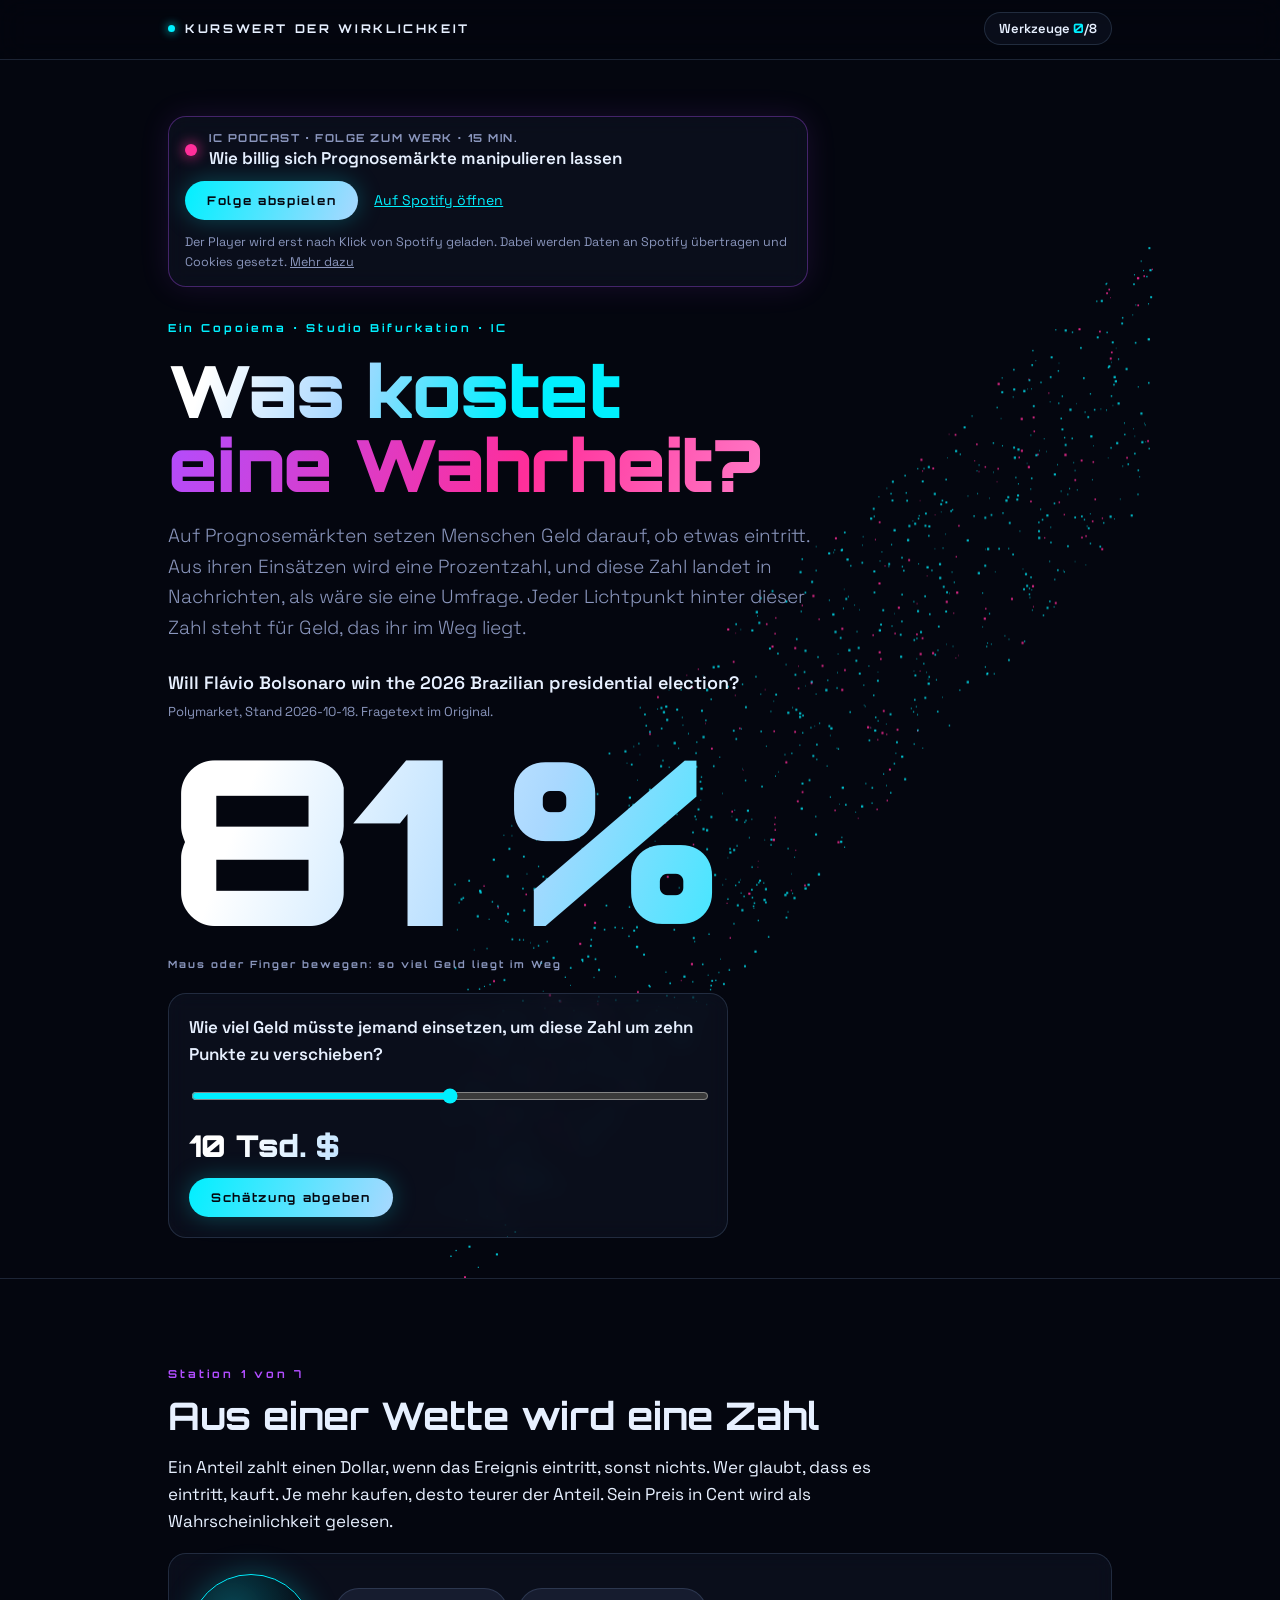
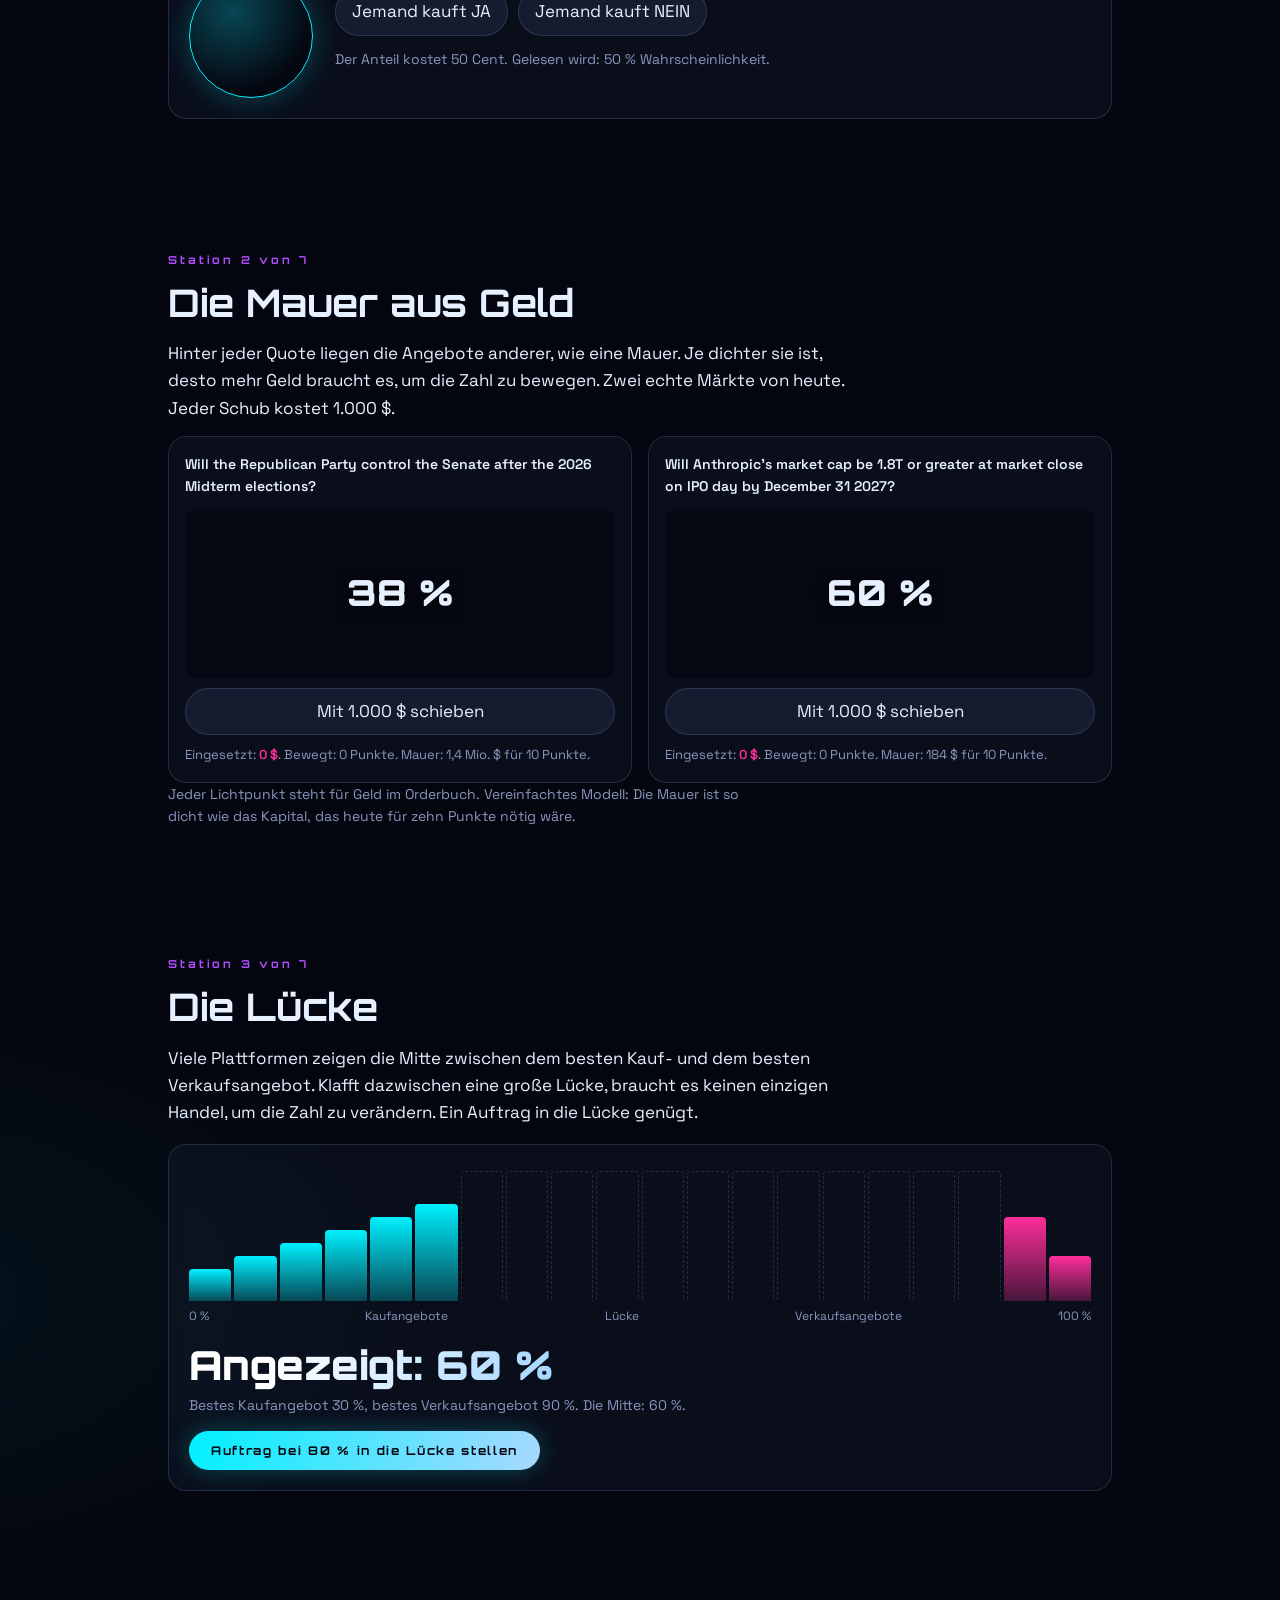
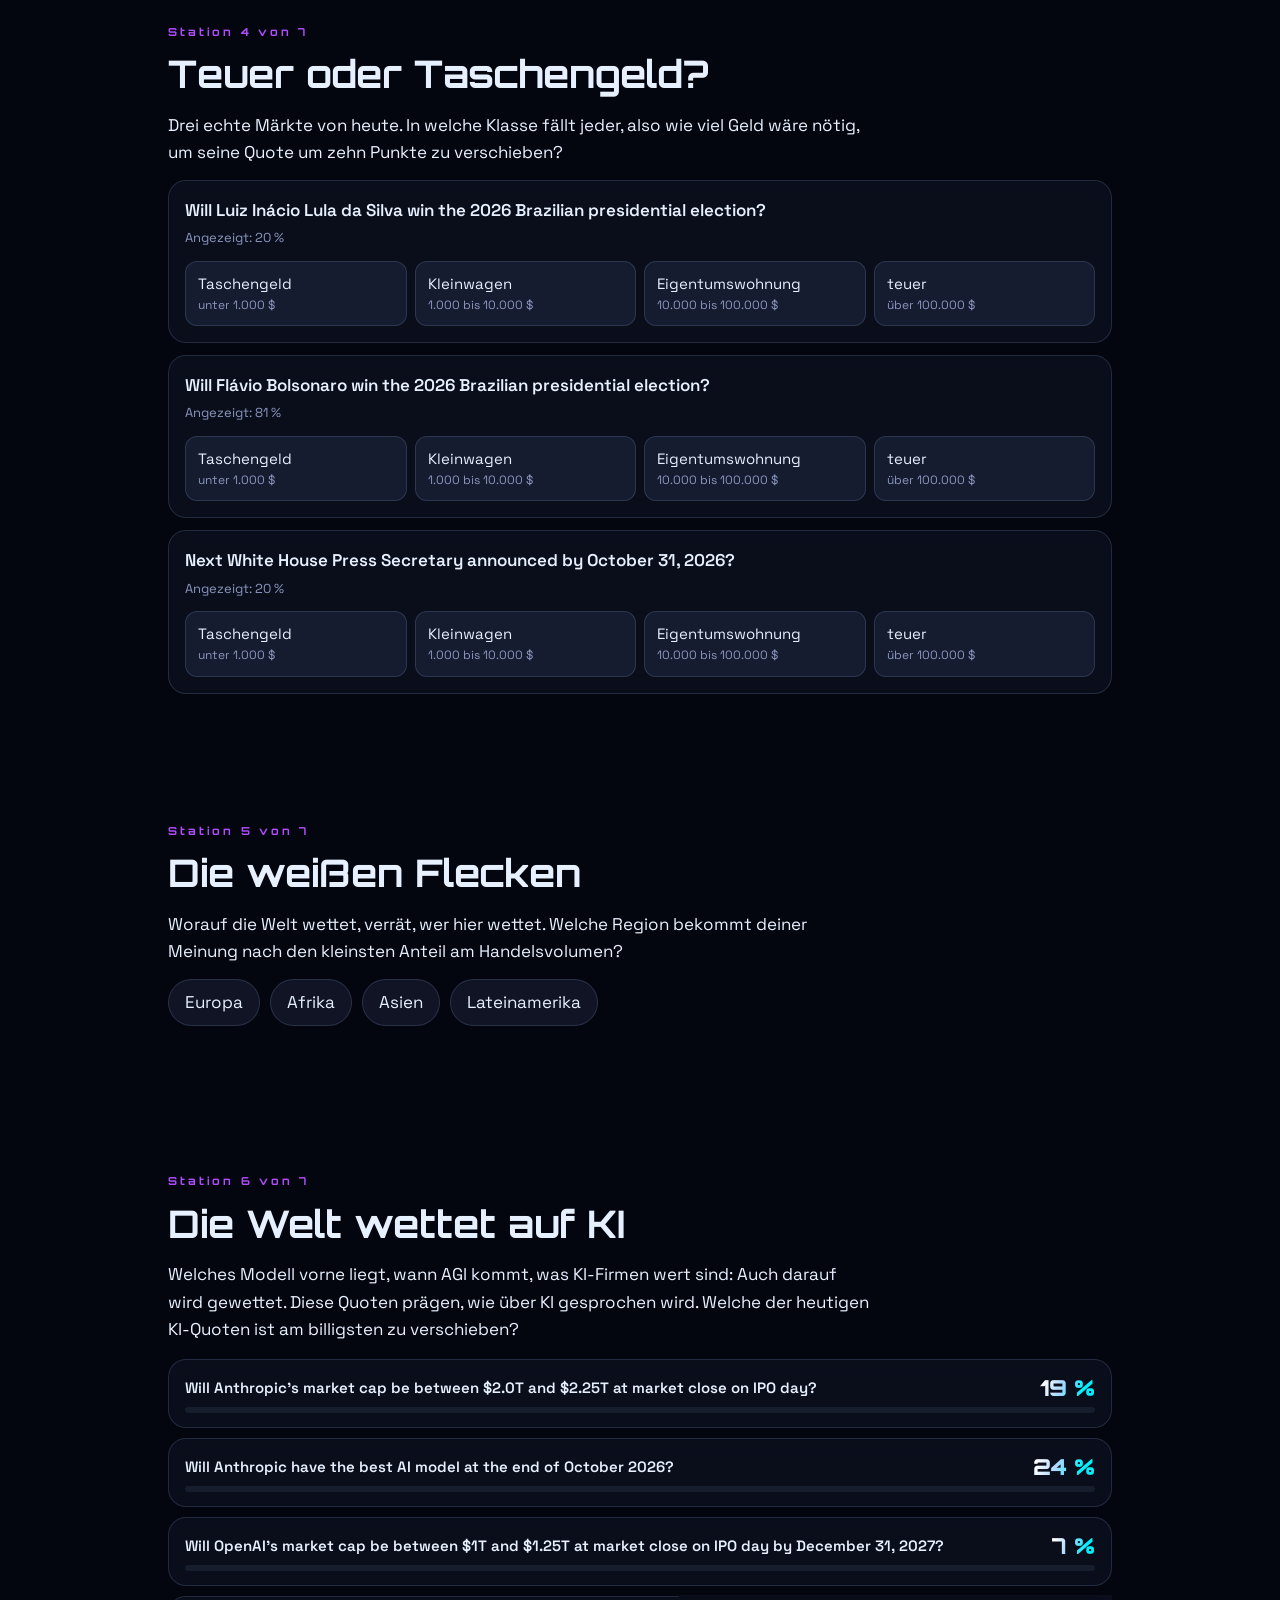
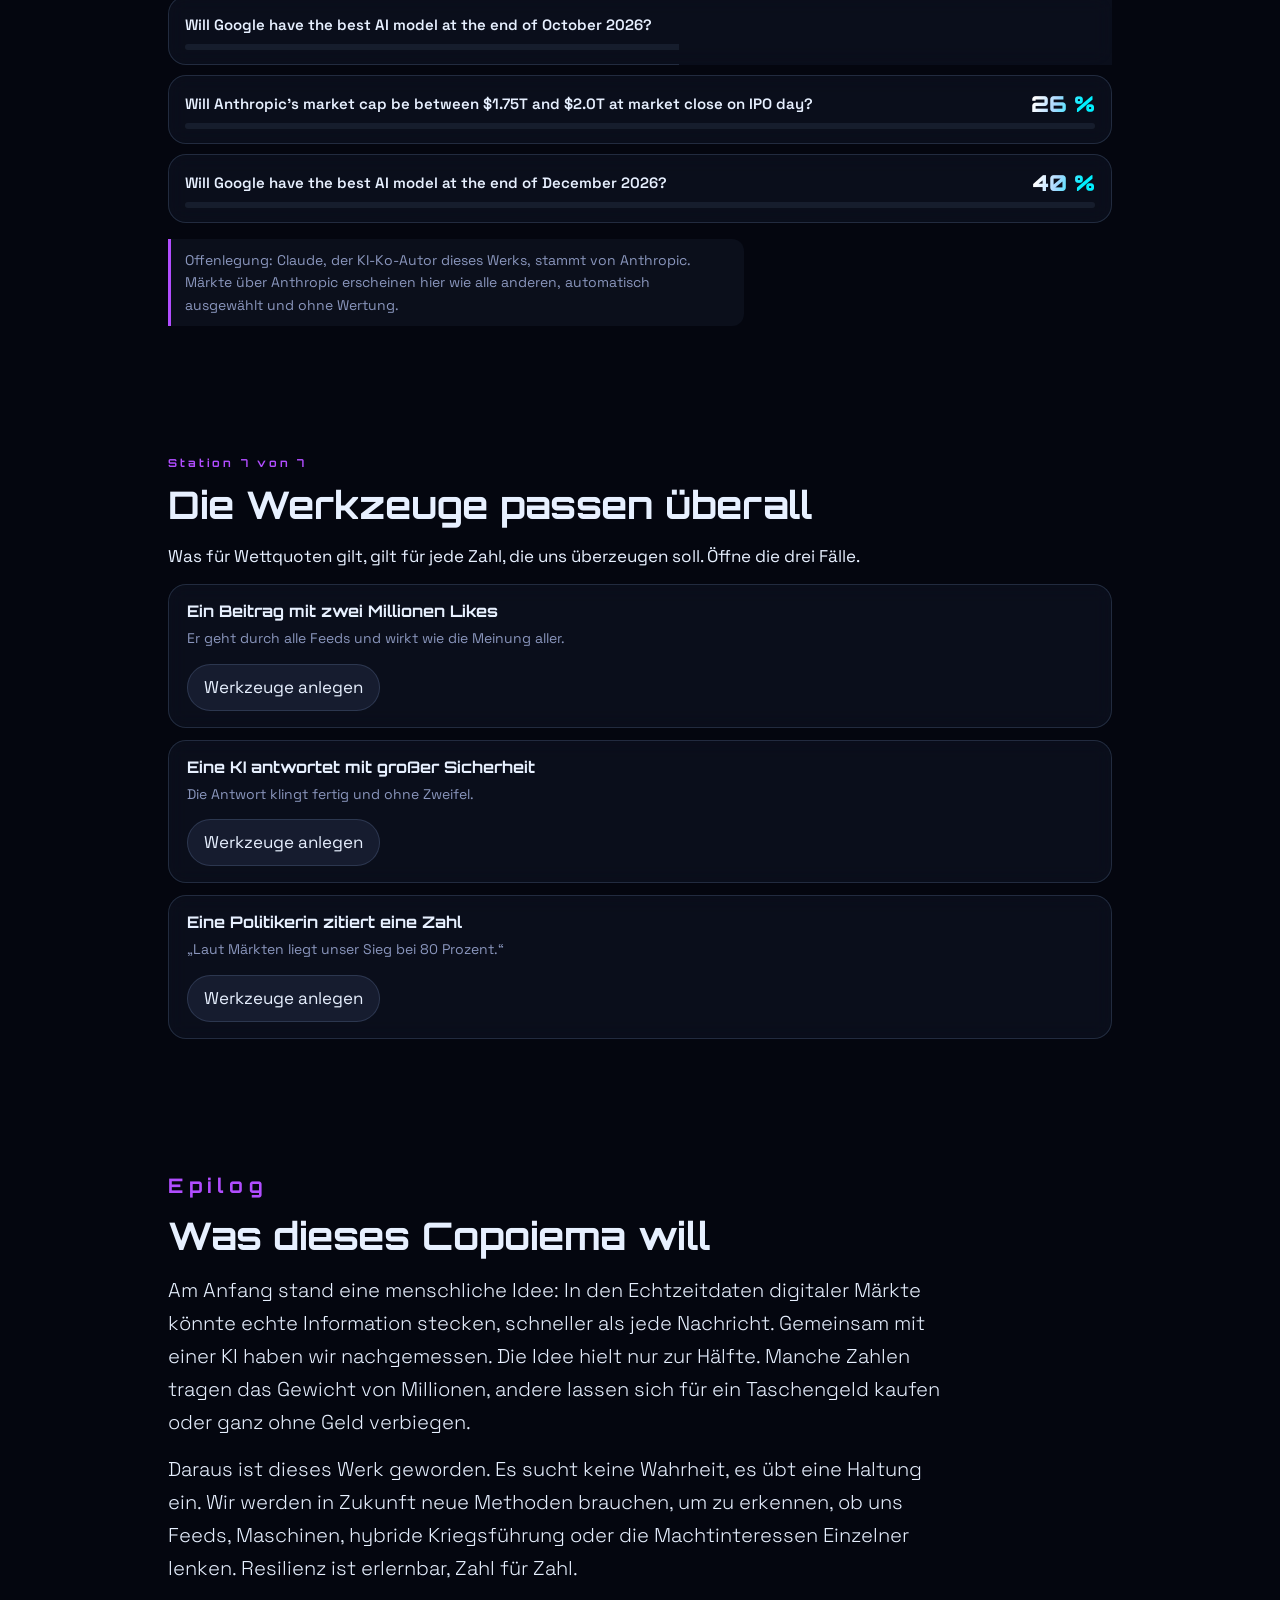
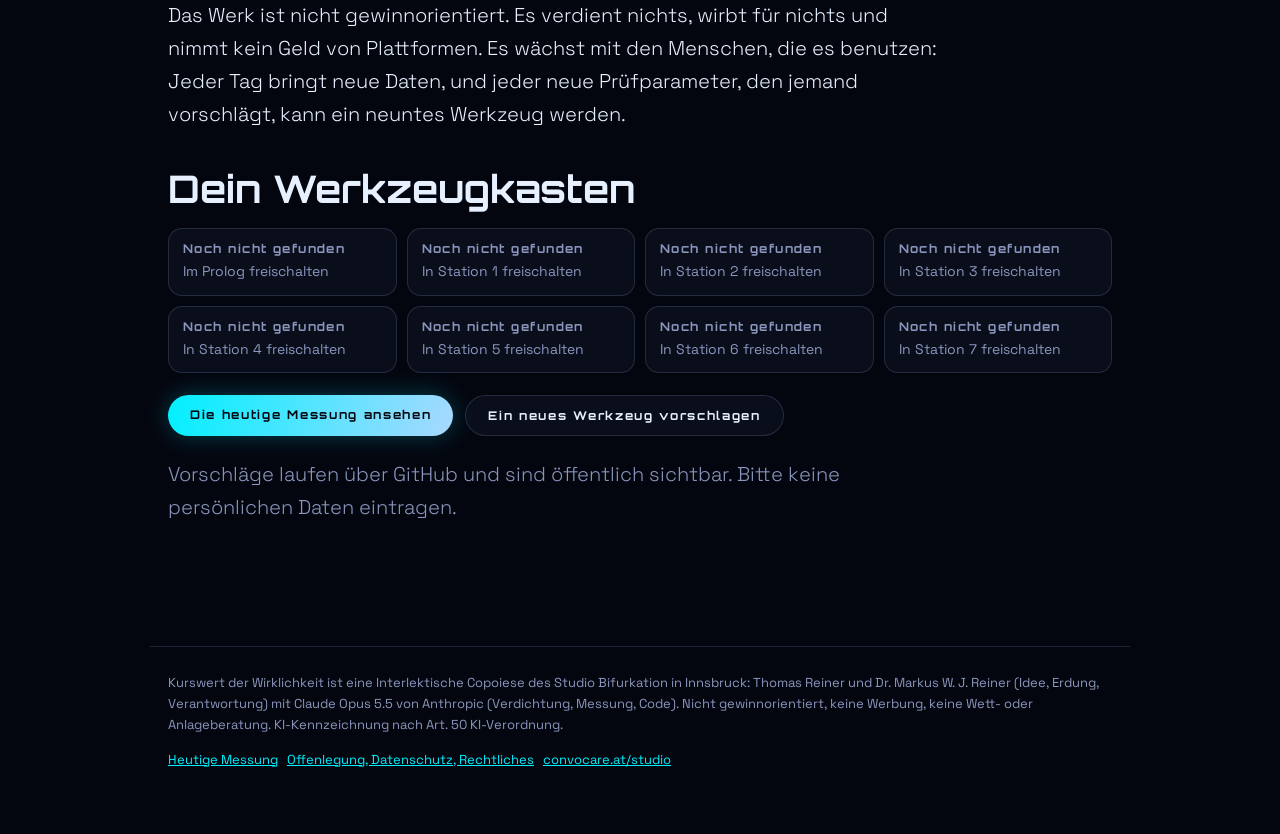
==== commit 709c1549: "Tageslauf 2026-10-18" ====
--- a/site/index.html
+++ b/site/index.html
@@ -156,6 +156,18 @@
 dialog::backdrop{background:rgba(4,6,15,.7)}
 footer{max-width:980px;margin:0 auto;padding:26px 18px 50px;border-top:1px solid var(--glass-border);color:var(--muted);font-size:13px}
 footer p{max-width:none}
+.pod{padding:14px 16px;margin:0 0 34px;max-width:640px;border-color:rgba(177,77,255,.35);box-shadow:0 0 30px rgba(177,77,255,.12)}
+.pod-head{display:flex;gap:12px;align-items:center;margin-bottom:12px}
+.pod-dot{flex:0 0 12px;height:12px;border-radius:50%;background:var(--pink);box-shadow:0 0 14px var(--pink);animation:podp 2.4s ease-in-out infinite}
+@keyframes podp{50%{opacity:.35}}
+.pod-k{margin:0;font:700 11px var(--display);letter-spacing:.14em;text-transform:uppercase;color:var(--muted)}
+.pod-t{margin:2px 0 0;font-weight:600;font-size:17px;line-height:1.3}
+.pod-slot{display:flex;flex-wrap:wrap;gap:10px 16px;align-items:center}
+.pod-slot .go{margin:0}
+.pod-ext{color:var(--cyan);font-size:14px}
+.pod-note{flex-basis:100%;margin:2px 0 0;font-size:12.5px;color:var(--muted);max-width:none}
+.pod-note a{color:var(--muted)}
+.pod iframe{display:block;width:100%;height:152px;border:0;border-radius:12px}
 @media (prefers-reduced-motion:reduce){html{scroll-behavior:auto}*{transition:none!important;animation:none!important}}
 </style>
 </head>
@@ -172,6 +184,20 @@
 <header class="hero" id="top">
   <canvas id="field" aria-hidden="true"></canvas>
   <div class="hero-in">
+    <div class="pod glass" id="pod">
+      <div class="pod-head">
+        <span class="pod-dot" aria-hidden="true"></span>
+        <div>
+          <p class="pod-k">IC Podcast · Folge zum Werk · 15 Min.</p>
+          <p class="pod-t">Wie billig sich Prognosemärkte manipulieren lassen</p>
+        </div>
+      </div>
+      <div class="pod-slot" id="podSlot">
+        <button class="go" id="podGo" type="button">Folge abspielen</button>
+        <a class="pod-ext" href="https://open.spotify.com/episode/3q2TDXlxD51fLThTwSiN1k" target="_blank" rel="noopener">Auf Spotify öffnen</a>
+        <p class="pod-note">Der Player wird erst nach Klick von Spotify geladen. Dabei werden Daten an Spotify übertragen und Cookies gesetzt. <a href="impressum.html#spotify">Mehr dazu</a></p>
+      </div>
+    </div>
     <p class="kicker">Ein Copoiema · Studio Bifurkation · IC</p>
     <h1><span class="grad">Was kostet</span><br><span class="heat">eine Wahrheit?</span></h1>
     <p class="lede">Auf Prognosemärkten setzen Menschen Geld darauf, ob etwas eintritt. Aus ihren Einsätzen wird eine Prozentzahl, und diese Zahl landet in Nachrichten, als wäre sie eine Umfrage. Jeder Lichtpunkt hinter dieser Zahl steht für Geld, das ihr im Weg liegt.</p>
@@ -311,6 +337,19 @@
 </dialog>
 
 <script>
+(function(){
+  var b=document.getElementById("podGo");
+  if(!b)return;
+  b.addEventListener("click",function(){
+    var f=document.createElement("iframe");
+    f.src="https://open.spotify.com/embed/episode/3q2TDXlxD51fLThTwSiN1k?utm_source=generator&theme=0";
+    f.title="IC Podcast: Wie billig sich Prognosemärkte manipulieren lassen";
+    f.allow="autoplay; clipboard-write; encrypted-media; fullscreen; picture-in-picture";
+    f.loading="lazy";
+    var s=document.getElementById("podSlot");
+    s.replaceChildren(f);
+  });
+})();
 (function(){
   "use strict";
   var N_TOOLS=8;
